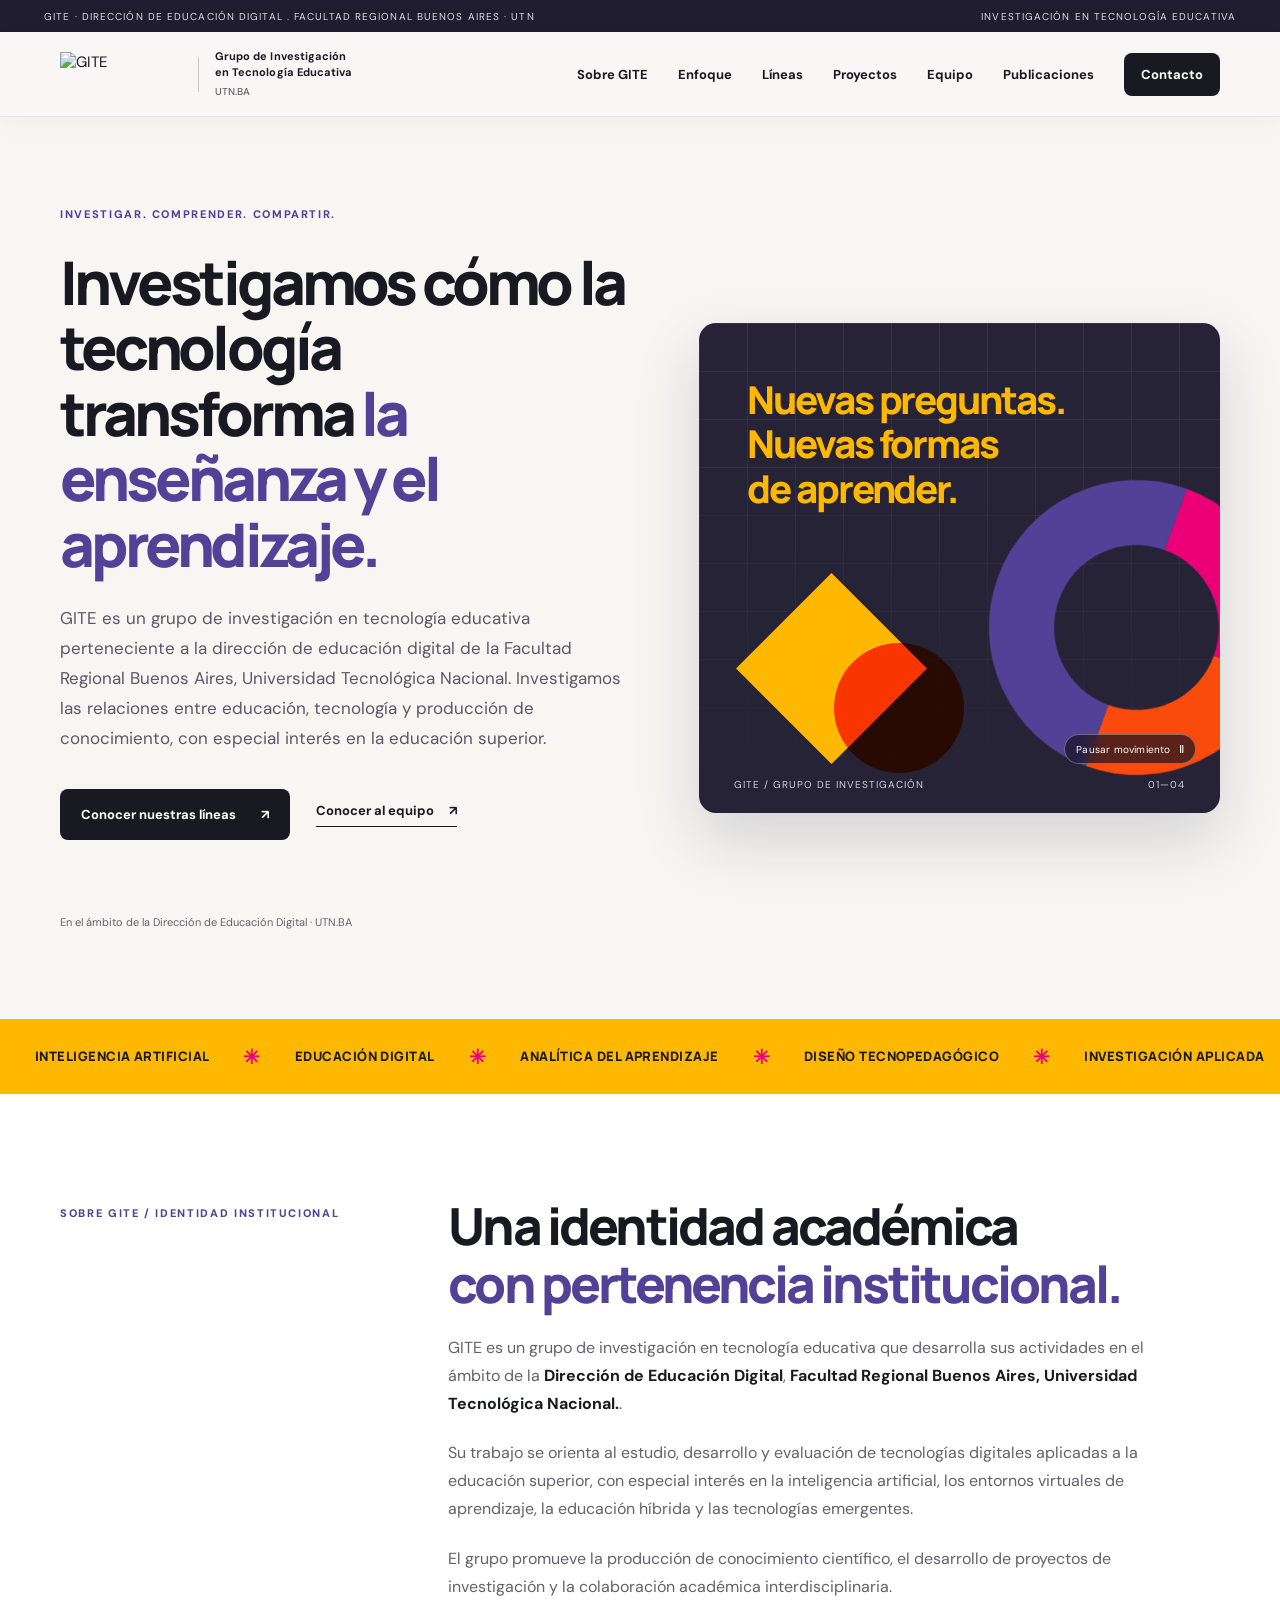
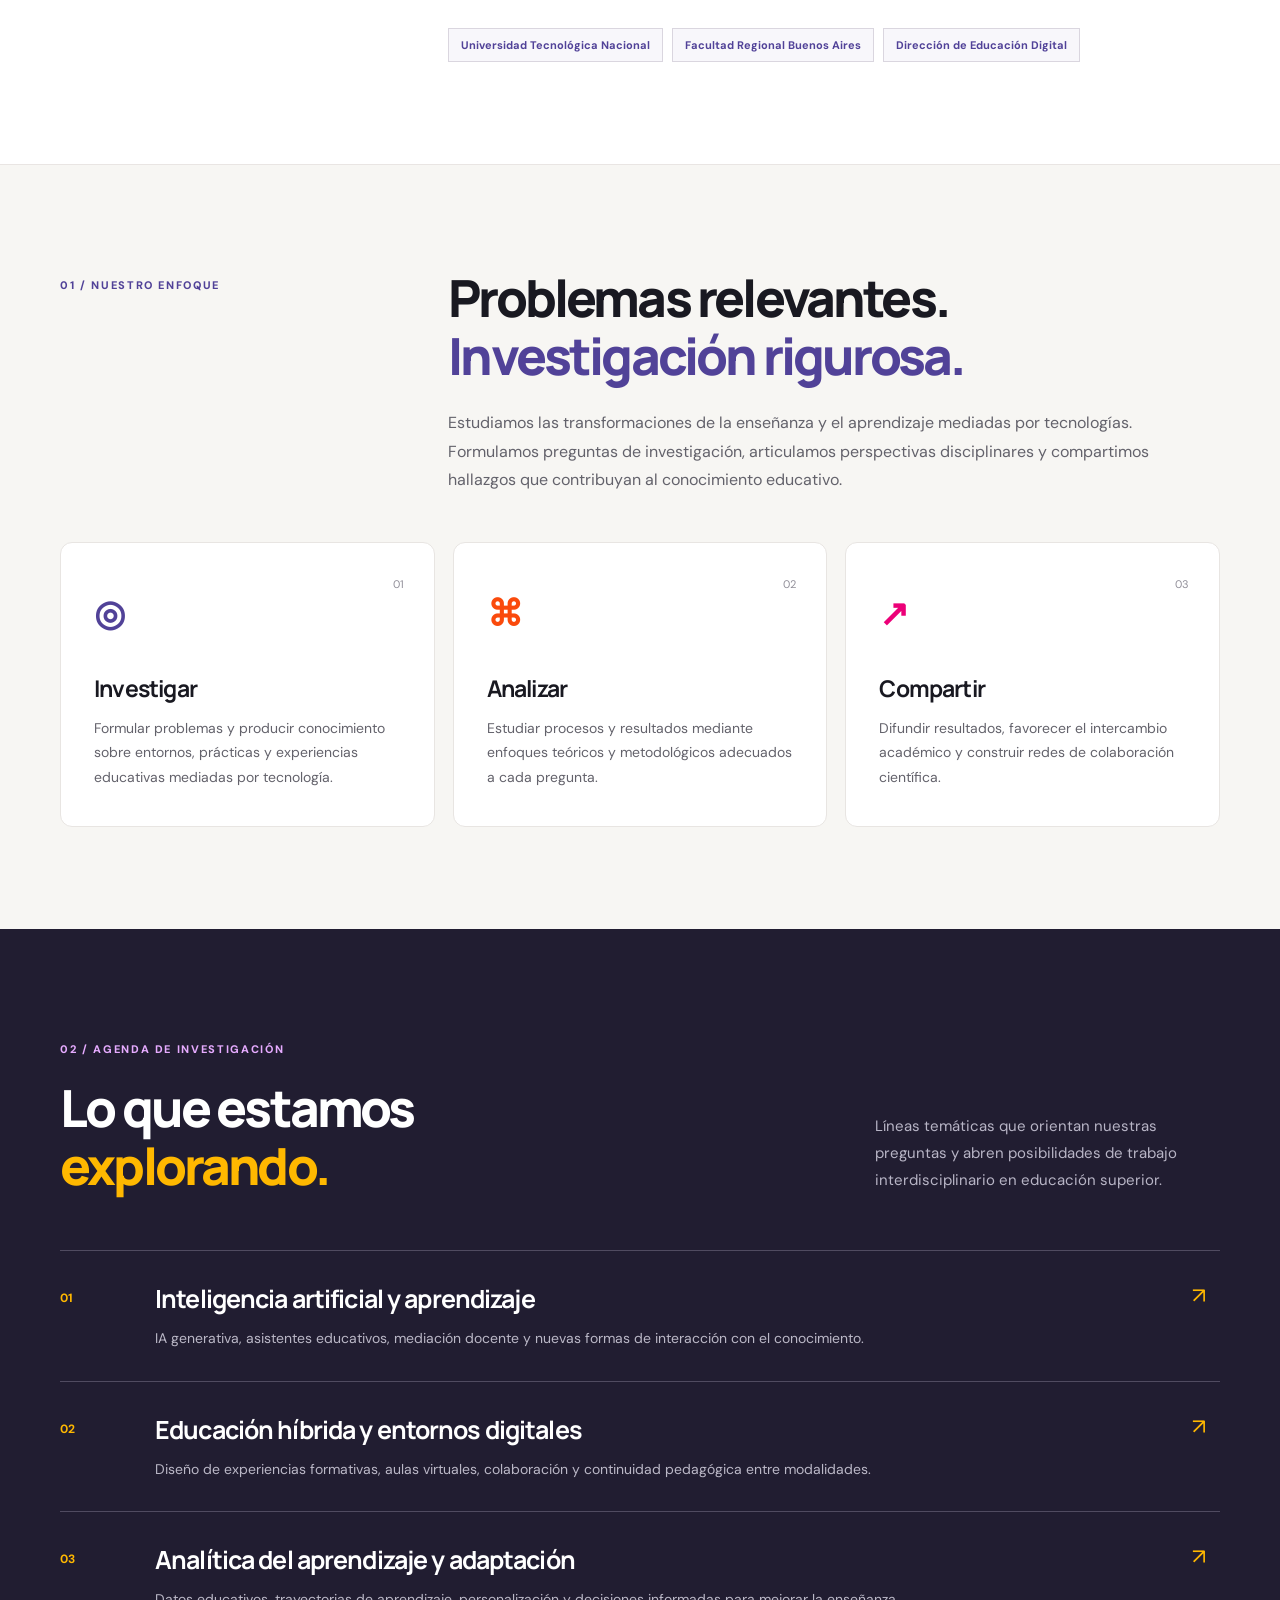
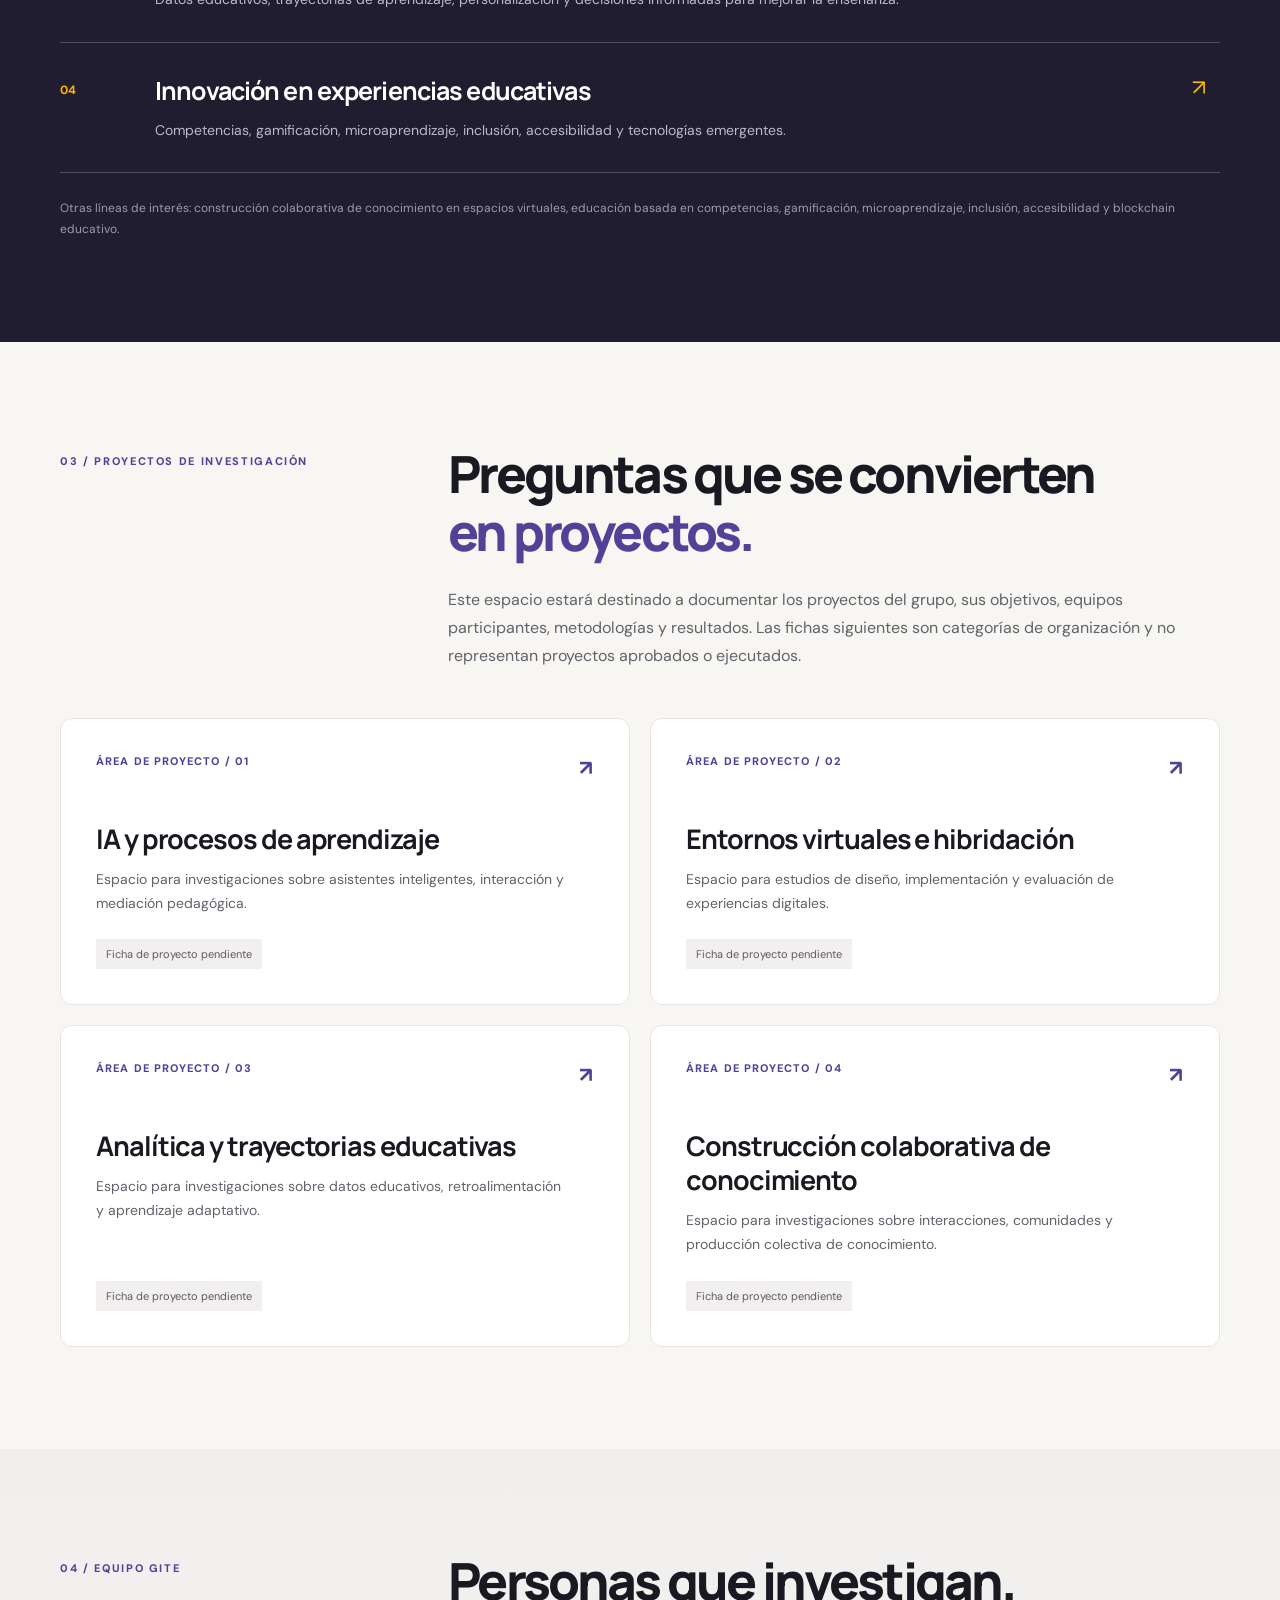
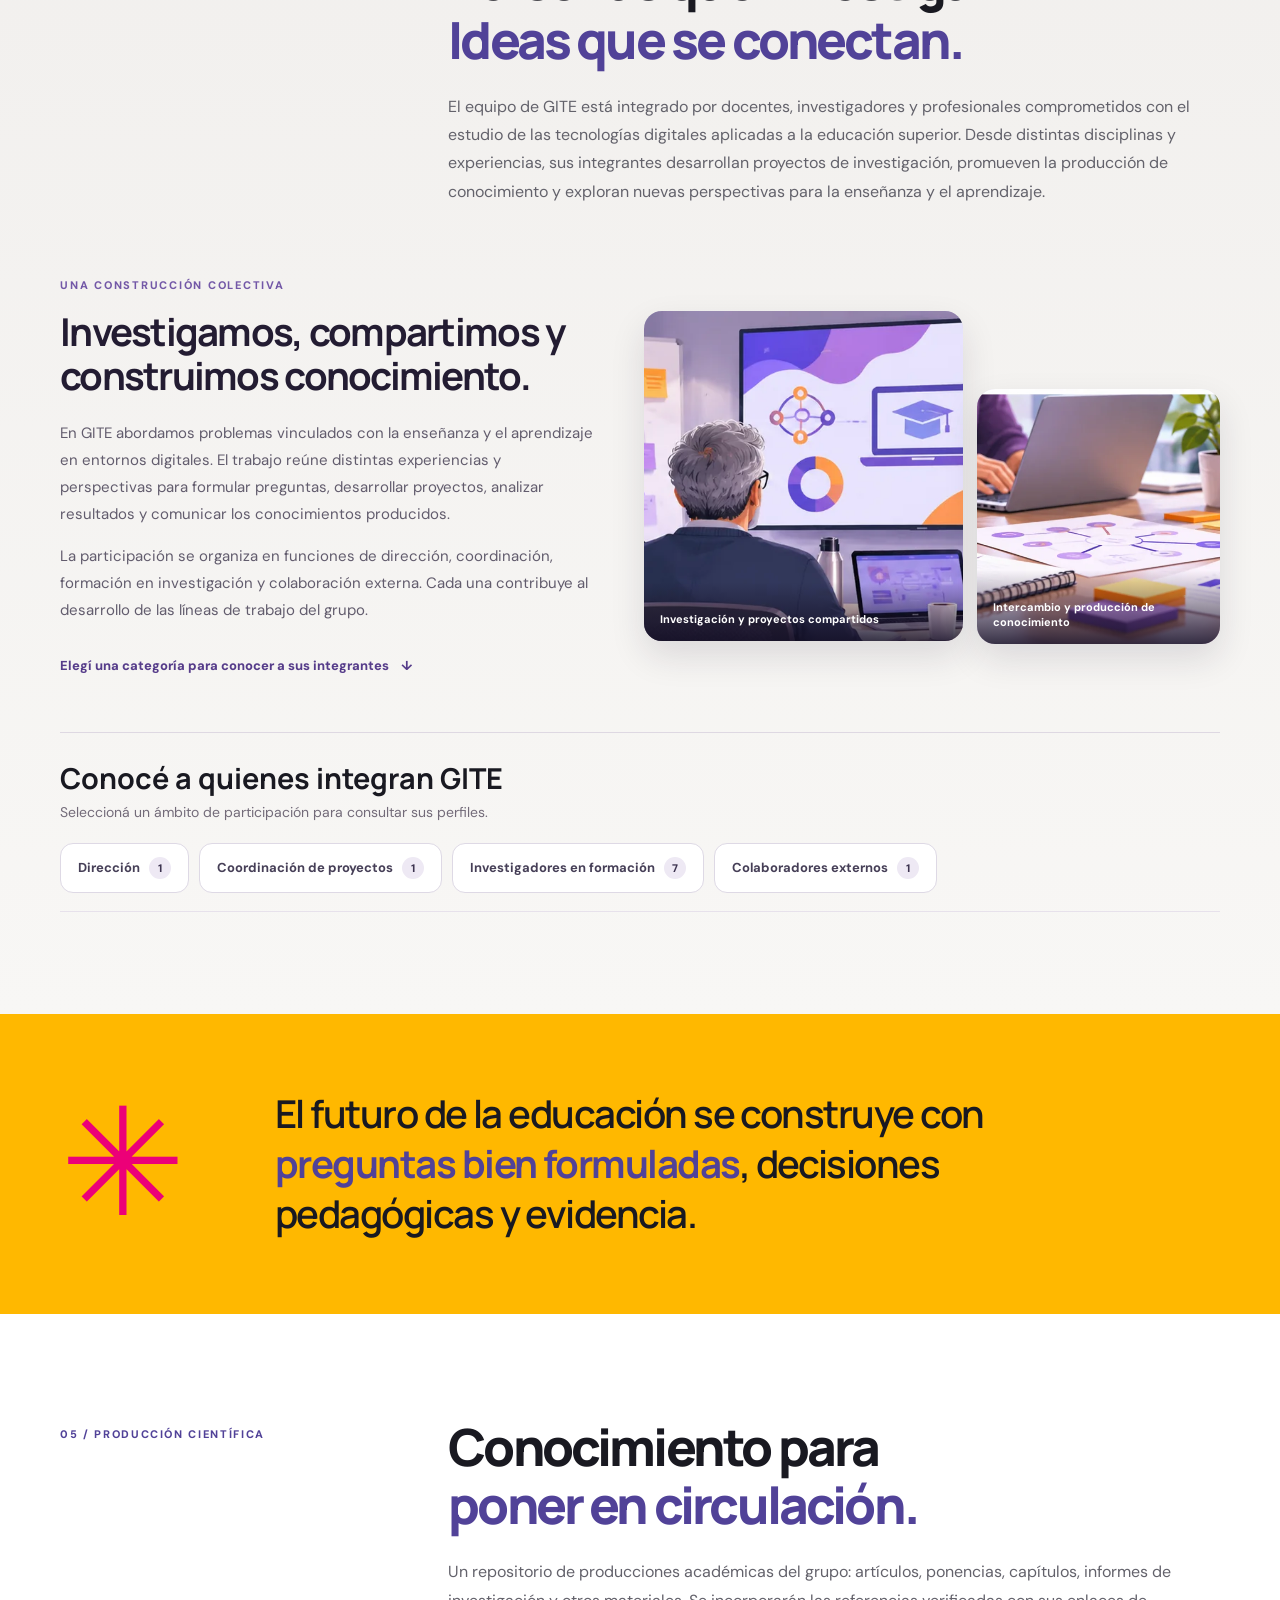
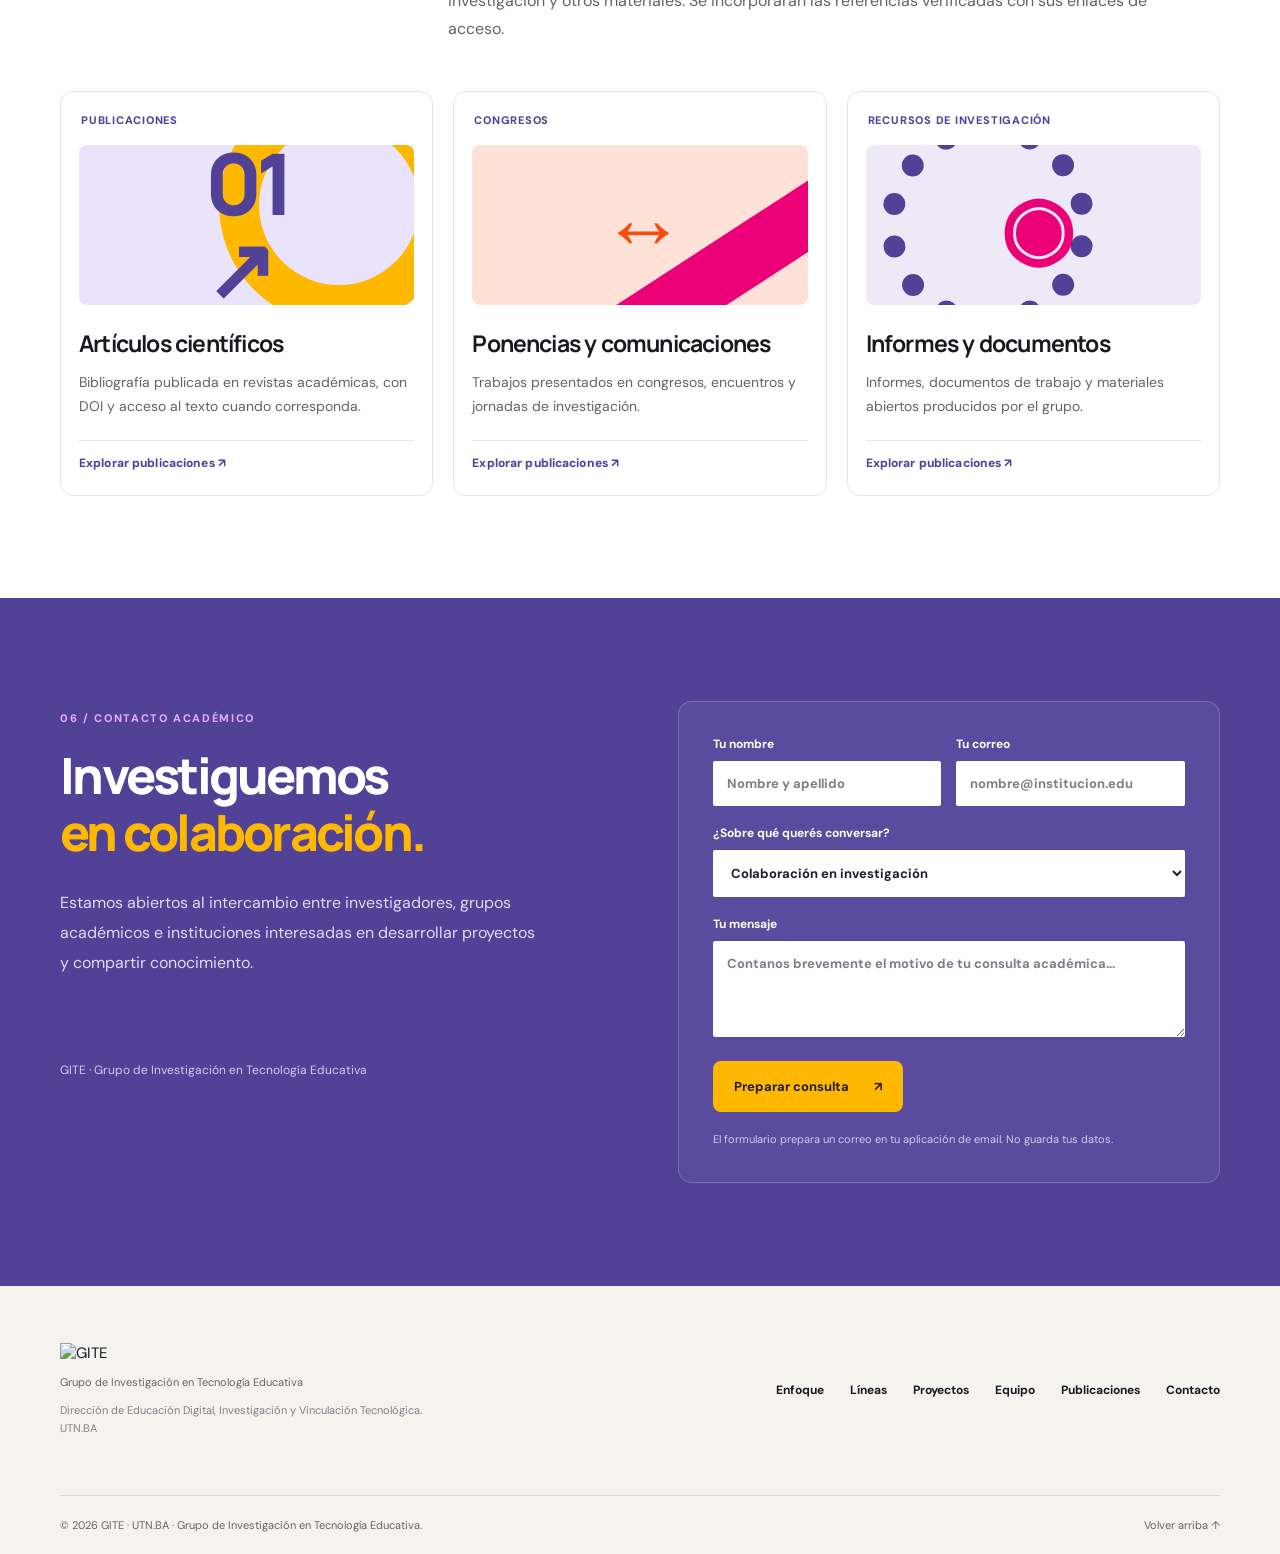
==== index.html @ 44b099f5 "Modify footer section with updated institution info Updated footer content to include additional det" ====
<!DOCTYPE html>

<html lang="es-AR">
<head>
<meta charset="utf-8"/>
<meta content="width=device-width,initial-scale=1" name="viewport"/>
<meta content="#f8f7f5" name="theme-color"/>
<meta content="GITE, grupo de investigación en tecnología educativa de la Dirección de Educación a Distancia de la Facultad Regional Buenos Aires de la Universidad Tecnológica Nacional (UTN.BA)." name="description"/>
<meta content="website" property="og:type"/>
<meta content="GITE — Grupo de Investigación en Tecnología Educativa" property="og:title"/>
<meta content="Grupo de investigación de UTN.BA: líneas de investigación, proyectos, publicaciones y equipo de GITE." property="og:description"/>
<title>GITE — Investigación y Tecnología Educativa</title>
<link href="assets/favicon.svg" rel="icon" type="image/svg+xml"/>
<link href="styles.css" rel="stylesheet"/>
<script defer="" src="config.js"></script>
<script defer="" src="equipo.js"></script>
<script defer="" src="script.js"></script>
</head>
<body>
<a class="skip" href="#contenido">Saltar al contenido</a>
<div class="topline"><span>GITE · Dirección de Educación Digital . Facultad Regional Buenos Aires · UTN</span><span>Investigación en tecnología educativa</span></div>
<header class="site-header" id="inicio">
<div class="container nav-bar">
<a aria-label="GITE, ir al inicio" class="brand" href="#inicio"><img alt="GITE" height="60" src="assets/gite-logo.png" width="170"/><span class="brand-divider"></span><span class="brand-caption">Grupo de Investigación<br/>en Tecnología Educativa<small>UTN.BA</small></span></a>
<button aria-controls="site-nav" aria-expanded="false" aria-label="Abrir menú" class="menu-toggle" type="button"><span></span><span></span><span></span></button>
<nav aria-label="Navegación principal" class="nav" id="site-nav"><a href="#sobre-gite">Sobre GITE</a><a href="#enfoque">Enfoque</a><a href="#investigacion">Líneas</a><a href="#proyectos">Proyectos</a><a href="#equipo">Equipo</a><a href="#publicaciones">Publicaciones</a><a class="nav-cta" href="#contacto">Contacto</a></nav>
</div>
</header>
<main id="contenido">
<section class="hero section-pad">
<div class="container hero-layout">
<div class="hero-content reveal">
<div class="eyebrow">INVESTIGAR. COMPRENDER. COMPARTIR.</div>
<h1>Investigamos cómo la tecnología transforma <em>la enseñanza y el aprendizaje.</em></h1>
<p class="hero-lead">GITE es un grupo de investigación en tecnología educativa perteneciente a la dirección de educación digital de la Facultad Regional Buenos Aires, Universidad Tecnológica Nacional. Investigamos las relaciones entre educación, tecnología y producción de conocimiento, con especial interés en la educación superior.</p>
<div class="hero-actions"><a class="btn btn-dark" href="#investigacion">Conocer nuestras líneas <span aria-hidden="true">↗</span></a><a class="text-link" href="#equipo">Conocer al equipo <span aria-hidden="true">↗</span></a></div>
<div class="hero-bottom">En el ámbito de la Dirección de Educación Digital · UTN.BA</div>
</div>
<div aria-hidden="true" class="hero-visual reveal">
<div class="visual-grid"></div>
<div class="visual-title"><span class="visual-line">Nuevas preguntas.</span><span class="visual-line accent">Nuevas formas</span><span class="visual-line">de aprender.</span></div>
<div class="shape shape-one"></div><div class="shape shape-two"></div><div class="shape shape-three"></div>
<button type="button" class="motion-toggle" aria-pressed="false" aria-label="Pausar animación de las figuras">Pausar movimiento <span aria-hidden="true">Ⅱ</span></button><div class="visual-bottom"><span>GITE / GRUPO DE INVESTIGACIÓN</span><span>01—04</span></div>
</div>
</div>
</section>
<div aria-label="Áreas de trabajo" class="ticker"><div class="ticker-inner"><span>INTELIGENCIA ARTIFICIAL</span><i>✳</i><span>EDUCACIÓN DIGITAL</span><i>✳</i><span>ANALÍTICA DEL APRENDIZAJE</span><i>✳</i><span>DISEÑO TECNOPEDAGÓGICO</span><i>✳</i><span>INVESTIGACIÓN APLICADA</span></div></div><section aria-labelledby="sobre-gite-title" class="about-institution section-pad" id="sobre-gite"><div class="container"><div class="section-intro reveal"><div class="section-label">SOBRE GITE / IDENTIDAD INSTITUCIONAL</div><div><h2 id="sobre-gite-title">Una identidad académica<br/><span>con pertenencia institucional.</span></h2><p>GITE es un grupo de investigación en tecnología educativa que desarrolla sus actividades en el ámbito de la <strong>Dirección de Educación Digital</strong>, <strong>Facultad Regional Buenos Aires, Universidad Tecnológica Nacional.</strong>.</p><p>Su trabajo se orienta al estudio, desarrollo y evaluación de tecnologías digitales aplicadas a la educación superior, con especial interés en la inteligencia artificial, los entornos virtuales de aprendizaje, la educación híbrida y las tecnologías emergentes.</p><p>El grupo promueve la producción de conocimiento científico, el desarrollo de proyectos de investigación y la colaboración académica interdisciplinaria.</p><div class="institution-tags"><span>Universidad Tecnológica Nacional</span><span>Facultad Regional Buenos Aires</span><span>Dirección de Educación Digital</span></div></div></div></div></section>
<section class="section-pad" id="enfoque"><div class="container"><div class="section-intro reveal"><div class="section-label">01 / NUESTRO ENFOQUE</div><div><h2>Problemas relevantes.<br/><span>Investigación rigurosa.</span></h2><p>Estudiamos las transformaciones de la enseñanza y el aprendizaje mediadas por tecnologías. Formulamos preguntas de investigación, articulamos perspectivas disciplinares y compartimos hallazgos que contribuyan al conocimiento educativo.</p></div></div><div class="principles"><article class="principle reveal"><span class="principle-no">01</span><div class="principle-icon purple">◎</div><h3>Investigar</h3><p>Formular problemas y producir conocimiento sobre entornos, prácticas y experiencias educativas mediadas por tecnología.</p></article><article class="principle reveal"><span class="principle-no">02</span><div class="principle-icon orange">⌘</div><h3>Analizar</h3><p>Estudiar procesos y resultados mediante enfoques teóricos y metodológicos adecuados a cada pregunta.</p></article><article class="principle reveal"><span class="principle-no">03</span><div class="principle-icon pink">↗</div><h3>Compartir</h3><p>Difundir resultados, favorecer el intercambio académico y construir redes de colaboración científica.</p></article></div></div></section>
<section class="research section-pad" id="investigacion"><div class="container"><div class="research-top reveal"><div><div class="section-label light">02 / AGENDA DE INVESTIGACIÓN</div><h2>Lo que estamos<br/><em>explorando.</em></h2></div><p>Líneas temáticas que orientan nuestras preguntas y abren posibilidades de trabajo interdisciplinario en educación superior.</p></div><div class="research-list"><article class="research-item reveal"><span class="research-index">01</span><div><h3>Inteligencia artificial y aprendizaje</h3><p>IA generativa, asistentes educativos, mediación docente y nuevas formas de interacción con el conocimiento.</p></div><span class="research-mark">↗</span></article><article class="research-item reveal"><span class="research-index">02</span><div><h3>Educación híbrida y entornos digitales</h3><p>Diseño de experiencias formativas, aulas virtuales, colaboración y continuidad pedagógica entre modalidades.</p></div><span class="research-mark">↗</span></article><article class="research-item reveal"><span class="research-index">03</span><div><h3>Analítica del aprendizaje y adaptación</h3><p>Datos educativos, trayectorias de aprendizaje, personalización y decisiones informadas para mejorar la enseñanza.</p></div><span class="research-mark">↗</span></article><article class="research-item reveal"><span class="research-index">04</span><div><h3>Innovación en experiencias educativas</h3><p>Competencias, gamificación, microaprendizaje, inclusión, accesibilidad y tecnologías emergentes.</p></div><span class="research-mark">↗</span></article></div><p class="research-note">Otras líneas de interés: construcción colaborativa de conocimiento en espacios virtuales, educación basada en competencias, gamificación, microaprendizaje, inclusión, accesibilidad y blockchain educativo.</p></div></section>
<section class="section-pad" id="proyectos"><div class="container"><div class="section-intro reveal"><div class="section-label">03 / PROYECTOS DE INVESTIGACIÓN</div><div><h2>Preguntas que se convierten<br/><span>en proyectos.</span></h2><p>Este espacio estará destinado a documentar los proyectos del grupo, sus objetivos, equipos participantes, metodologías y resultados. Las fichas siguientes son categorías de organización y no representan proyectos aprobados o ejecutados.</p></div></div><div class="services"><article class="service-card reveal"><div class="service-top"><span>ÁREA DE PROYECTO / 01</span><span>↗</span></div><h3>IA y procesos de aprendizaje</h3><p>Espacio para investigaciones sobre asistentes inteligentes, interacción y mediación pedagógica.</p><div class="tag-list"><span>Ficha de proyecto pendiente</span></div></article><article class="service-card reveal"><div class="service-top"><span>ÁREA DE PROYECTO / 02</span><span>↗</span></div><h3>Entornos virtuales e hibridación</h3><p>Espacio para estudios de diseño, implementación y evaluación de experiencias digitales.</p><div class="tag-list"><span>Ficha de proyecto pendiente</span></div></article><article class="service-card reveal"><div class="service-top"><span>ÁREA DE PROYECTO / 03</span><span>↗</span></div><h3>Analítica y trayectorias educativas</h3><p>Espacio para investigaciones sobre datos educativos, retroalimentación y aprendizaje adaptativo.</p><div class="tag-list"><span>Ficha de proyecto pendiente</span></div></article><article class="service-card reveal"><div class="service-top"><span>ÁREA DE PROYECTO / 04</span><span>↗</span></div><h3>Construcción colaborativa de conocimiento</h3><p>Espacio para investigaciones sobre interacciones, comunidades y producción colectiva de conocimiento.</p><div class="tag-list"><span>Ficha de proyecto pendiente</span></div></article></div></div></section>
<section aria-labelledby="equipo-title" class="team section-pad" id="equipo">
<div class="container">
<div class="section-intro reveal"><div class="section-label">04 / EQUIPO GITE</div><div><h2 id="equipo-title">Personas que investigan.<br/><span>Ideas que se conectan.</span></h2><p>El equipo de GITE está integrado por docentes, investigadores y profesionales comprometidos con el estudio de las tecnologías digitales aplicadas a la educación superior. Desde distintas disciplinas y experiencias, sus integrantes desarrollan proyectos de investigación, promueven la producción de conocimiento y exploran nuevas perspectivas para la enseñanza y el aprendizaje.</p></div></div>
<div class="team-directory reveal visible" aria-label="Conocé cómo se organiza el equipo de investigación">
  <div class="team-overview" id="team-overview">
    <div class="team-overview-copy">
      <span class="team-overview-kicker">UNA CONSTRUCCIÓN COLECTIVA</span>
      <h3>Investigamos, compartimos y construimos conocimiento.</h3>
      <p>En GITE abordamos problemas vinculados con la enseñanza y el aprendizaje en entornos digitales. El trabajo reúne distintas experiencias y perspectivas para formular preguntas, desarrollar proyectos, analizar resultados y comunicar los conocimientos producidos.</p>
      <p>La participación se organiza en funciones de dirección, coordinación, formación en investigación y colaboración externa. Cada una contribuye al desarrollo de las líneas de trabajo del grupo.</p>
      <span class="team-overview-hint">Elegí una categoría para conocer a sus integrantes <span aria-hidden="true">↓</span></span>
    </div>
    <div class="team-photo-mosaic" aria-label="Imágenes ilustrativas de investigación y colaboración académica">
      <figure class="team-mosaic-primary"><img src="assets/equipo-investigacion.webp" loading="lazy" alt="Ilustración de un equipo académico que analiza proyectos de tecnología educativa"/><figcaption>Investigación y proyectos compartidos</figcaption></figure>
      <figure class="team-mosaic-secondary"><img src="assets/equipo-colaboracion.webp" loading="lazy" alt="Ilustración de trabajo colaborativo con documentos, tecnología y análisis de datos"/><figcaption>Intercambio y producción de conocimiento</figcaption></figure>
    </div>
  </div>
  <div class="team-explore-heading"><h3>Conocé a quienes integran GITE</h3><p>Seleccioná un ámbito de participación para consultar sus perfiles.</p></div>
  <div class="team-tabs" aria-label="Categorías del equipo">
    <button class="team-tab" type="button" aria-pressed="false" aria-controls="panel-equipo" data-team-category="direccion">Dirección <span class="team-tab-count" data-count="direccion"></span></button>
    <button class="team-tab" type="button" aria-pressed="false" aria-controls="panel-equipo" data-team-category="coordinacion">Coordinación de proyectos <span class="team-tab-count" data-count="coordinacion"></span></button>
    <button class="team-tab" type="button" aria-pressed="false" aria-controls="panel-equipo" data-team-category="formacion">Investigadores en formación <span class="team-tab-count" data-count="formacion"></span></button>
    <button class="team-tab" type="button" aria-pressed="false" aria-controls="panel-equipo" data-team-category="externos">Colaboradores externos <span class="team-tab-count" data-count="externos"></span></button>
  </div>
  <div class="team-panel" id="panel-equipo" role="region" aria-label="Integrantes por categoría" tabindex="-1" hidden>
    <button class="team-back" id="team-back" type="button">← Volver a la presentación del equipo</button>
    <div class="team-panel-head"><div><p class="team-panel-eyebrow">EQUIPO DE INVESTIGACIÓN</p><h3 id="team-category-heading"></h3><p id="team-category-description"></p></div><span class="team-panel-mark" aria-hidden="true">↗</span></div>
    <div class="team-grid" id="team-grid"></div>
    <p class="team-empty" id="team-empty" hidden>Los perfiles de esta categoría se incorporarán próximamente.</p>
  </div>
</div>
</div>
</section>
<section class="manifesto"><div class="container manifesto-layout"><div aria-hidden="true" class="manifesto-symbol">✳</div><p>El futuro de la educación se construye con <strong>preguntas bien formuladas</strong>, decisiones pedagógicas y evidencia.</p></div></section>
<section class="section-pad perspectives" id="publicaciones"><div class="container"><div class="section-intro reveal"><div class="section-label">05 / PRODUCCIÓN CIENTÍFICA</div><div><h2>Conocimiento para<br/><span>poner en circulación.</span></h2><p>Un repositorio de producciones académicas del grupo: artículos, ponencias, capítulos, informes de investigación y otros materiales. Se incorporarán las referencias verificadas con sus enlaces de acceso.</p></div></div><div class="insight-grid"><article class="insight-card reveal"><span class="insight-category">PUBLICACIONES</span><div aria-hidden="true" class="insight-art art-1"><span>01<br/>↗</span></div><a aria-label="Explorar Artículos científicos" class="publication-card-link" href="articulos-cientificos.html"><h3>Artículos científicos</h3></a><p>Bibliografía publicada en revistas académicas, con DOI y acceso al texto cuando corresponda.</p><a class="publication-card-cta" href="articulos-cientificos.html">Explorar publicaciones ↗</a></article><article class="insight-card reveal"><span class="insight-category">CONGRESOS</span><div aria-hidden="true" class="insight-art art-2"><span>↔</span></div><a aria-label="Explorar Ponencias y comunicaciones" class="publication-card-link" href="ponencias-comunicaciones.html"><h3>Ponencias y comunicaciones</h3></a><p>Trabajos presentados en congresos, encuentros y jornadas de investigación.</p><a class="publication-card-cta" href="ponencias-comunicaciones.html">Explorar publicaciones ↗</a></article><article class="insight-card reveal"><span class="insight-category">RECURSOS DE INVESTIGACIÓN</span><div aria-hidden="true" class="insight-art art-3"><span>◉</span></div><a aria-label="Explorar Informes y documentos" class="publication-card-link" href="informes-documentos.html"><h3>Informes y documentos</h3></a><p>Informes, documentos de trabajo y materiales abiertos producidos por el grupo.</p><a class="publication-card-cta" href="informes-documentos.html">Explorar publicaciones ↗</a></article></div></div></section>
<section class="contact section-pad" id="contacto"><div class="container contact-layout"><div class="reveal"><div class="section-label light">06 / CONTACTO ACADÉMICO</div><h2>Investiguemos<br/><em>en colaboración.</em></h2><p>Estamos abiertos al intercambio entre investigadores, grupos académicos e instituciones interesadas en desarrollar proyectos y compartir conocimiento.</p><div class="contact-mini">GITE · Grupo de Investigación en Tecnología Educativa</div></div><form class="contact-form reveal" id="contact-form"><div class="form-row"><label>Tu nombre<input autocomplete="name" name="nombre" placeholder="Nombre y apellido" required="" type="text"/></label><label>Tu correo<input autocomplete="email" name="email" placeholder="nombre@institucion.edu" required="" type="email"/></label></div><label>¿Sobre qué querés conversar?<select name="tema"><option>Colaboración en investigación</option><option>Proyecto interinstitucional</option><option>Publicaciones y congresos</option><option>Participación académica</option><option>Otra consulta</option></select></label><label>Tu mensaje<textarea name="mensaje" placeholder="Contanos brevemente el motivo de tu consulta académica..." required="" rows="4"></textarea></label><button class="btn btn-light" type="submit">Preparar consulta <span aria-hidden="true">↗</span></button><p aria-live="polite" class="form-hint" id="form-status" role="status">El formulario prepara un correo en tu aplicación de email. No guarda tus datos.</p></form></div></section>
</main>
<footer class="footer"><div class="container footer-main"><div class="footer-brand"><img alt="GITE" height="50" src="assets/gite-logo.png" width="136"/><p>Grupo de Investigación en Tecnología Educativa</p><p class="footer-institution">Dirección de Educación Digital, Investigación y Vinculación Tecnológica.<br/>UTN.BA</p></div><div class="footer-links"><a href="#enfoque">Enfoque</a><a href="#investigacion">Líneas</a><a href="#proyectos">Proyectos</a><a href="#equipo">Equipo</a><a href="#publicaciones">Publicaciones</a><a href="#contacto">Contacto</a></div></div><div class="container footer-bottom"><span>© <span id="year"></span> GITE · UTN.BA · Grupo de Investigación en Tecnología Educativa.</span><a href="#inicio">Volver arriba ↑</a></div></footer>
</body>
</html>
---- styles.css ----
@import url('https://fonts.googleapis.com/css2?family=DM+Sans:wght@400;500;600;700&family=Manrope:wght@400;500;600;700;800&display=swap');
:root{--ink:#191921;--muted:#63626b;--off:#f8f7f5;--white:#fff;--violet:#514298;--pink:#ec0078;--orange:#fa4a0c;--yellow:#ffb800;--night:#1d1b2a;--border:#dedbd8}*{box-sizing:border-box}html{scroll-behavior:smooth;scroll-padding-top:105px}body{margin:0;color:var(--ink);background:var(--off);font-family:'DM Sans',Arial,sans-serif;-webkit-font-smoothing:antialiased}a{color:inherit;text-decoration:none}button,input,textarea,select{font:inherit}button,a,input,textarea,select{-webkit-tap-highlight-color:transparent}a:focus-visible,button:focus-visible,input:focus-visible,select:focus-visible,textarea:focus-visible{outline:3px solid var(--pink);outline-offset:4px}.container{width:min(1200px,calc(100% - 88px));margin:auto}.section-pad{padding:112px 0}.topline{min-height:32px;display:flex;align-items:center;justify-content:space-between;background:var(--night);color:#dedce3;padding:0 max(44px,calc((100vw - 1200px)/2));font-size:10px;letter-spacing:.11em;text-transform:uppercase}.site-header{position:sticky;top:0;z-index:20;background:rgba(248,247,245,.97);border-bottom:1px solid #e9e7e4;backdrop-filter:blur(16px)}.nav-bar{height:92px;display:flex;align-items:center;justify-content:space-between;gap:20px}.brand{display:flex;align-items:center;gap:16px;flex-shrink:0}.brand img{width:122px;height:auto;display:block}.brand-divider{height:35px;width:1px;background:#ccc8c6}.brand-caption{font-weight:700;font-size:11px;line-height:1.4;letter-spacing:.005em}.nav{display:flex;gap:30px;align-items:center}.nav>a{font-size:13px;font-weight:700;transition:color .2s}.nav>a:hover{color:var(--violet)}.nav .nav-cta{background:var(--ink);color:white;border-radius:3px;padding:13px 17px}.nav .nav-cta:hover{color:white;background:var(--violet)}.menu-toggle{display:none}.skip{position:absolute;left:10px;top:-60px;background:white;z-index:50;padding:12px}.skip:focus{top:10px}.hero{padding-top:85px;padding-bottom:100px}.hero-layout{display:grid;grid-template-columns:1.12fr .88fr;align-items:center;gap:65px}.eyebrow,.section-label{font-size:11px;letter-spacing:.15em;font-weight:800;color:var(--violet)}.eyebrow{display:flex;align-items:center;gap:12px}.eyebrow-line{display:inline-block;height:2px;width:26px;background:var(--orange)}h1,h2,h3,p{margin-top:0}h1,h2,h3{font-family:Manrope,Arial,sans-serif}h1{font-size:clamp(43px,4.7vw,72px);line-height:1.09;letter-spacing:-.065em;font-weight:800;margin:29px 0 27px}h1 em{color:var(--violet);font-style:normal}h2{font-size:clamp(37px,4vw,59px);line-height:1.14;letter-spacing:-.055em;margin:0;font-weight:800}h2 span{color:var(--violet)}.hero-lead{color:#595865;font-size:17px;line-height:1.85;max-width:570px}.hero-actions{display:flex;align-items:center;gap:26px;margin-top:35px;flex-wrap:wrap}.btn{border:0;display:inline-flex;align-items:center;justify-content:space-between;gap:25px;padding:17px 21px;font-weight:700;font-size:13px;cursor:pointer;border-radius:3px;transition:transform .2s,background .2s}.btn:hover{transform:translateY(-2px)}.btn-dark{background:var(--ink);color:white}.btn-dark:hover{background:var(--violet)}.btn-light{background:var(--yellow);color:var(--night)}.btn-light:hover{background:#ffd15b}.text-link{font-weight:700;font-size:13px;border-bottom:1px solid var(--ink);padding-bottom:7px}.text-link span{margin-left:12px}.hero-bottom{margin-top:75px;font-size:11px;color:var(--muted);display:flex;align-items:center;gap:9px}.mini-dot{width:7px;height:7px;border-radius:100%;background:var(--pink)}.hero-visual{min-height:490px;overflow:hidden;position:relative;background:#272337;color:white;border-radius:2px}.visual-grid{position:absolute;inset:0;background-image:linear-gradient(#ffffff12 1px,transparent 1px),linear-gradient(90deg,#ffffff12 1px,transparent 1px);background-size:48px 48px;mask-image:linear-gradient(to bottom,black,transparent)}.visual-title{position:absolute;top:55px;left:48px;z-index:3;font:800 clamp(31px,3vw,44px)/1.16 Manrope;letter-spacing:-.055em}.visual-title span{color:var(--yellow)}.shape{position:absolute}.shape-one{width:295px;height:295px;border:65px solid var(--violet);border-right-color:var(--pink);border-bottom-color:var(--orange);border-radius:50%;right:-64px;bottom:38px;transform:rotate(-25deg)}.shape-two{height:135px;width:135px;background:var(--yellow);left:65px;bottom:77px;transform:rotate(45deg)}.shape-three{height:130px;width:130px;background:var(--orange);left:135px;bottom:40px;mix-blend-mode:multiply;border-radius:50%}.visual-bottom{position:absolute;bottom:22px;left:35px;right:35px;display:flex;justify-content:space-between;font-size:10px;letter-spacing:.1em;color:#d4cfdf}.ticker{background:var(--yellow);padding:24px 0;overflow:hidden}.ticker-inner{width:max-content;min-width:100%;display:flex;justify-content:space-around;align-items:center;gap:34px;padding:0 35px;font:800 13px Manrope;letter-spacing:.035em}.ticker-inner i{font-size:20px;font-style:normal;color:var(--pink)}.section-intro{display:grid;grid-template-columns:1fr 2fr;gap:60px;margin-bottom:57px}.section-intro p{margin:25px 0 0;max-width:660px;line-height:1.9;color:var(--muted);font-size:16px}.section-label{padding-top:10px}.principles{display:grid;grid-template-columns:repeat(3,1fr);gap:20px}.principle{background:white;min-height:300px;padding:33px;border:1px solid #e8e5e2;position:relative}.principle-no{font-size:11px;color:#918f99;position:absolute;right:30px;top:34px}.principle-icon{font:700 36px Manrope;margin:12px 0 35px}.purple{color:var(--violet)}.orange{color:var(--orange)}.pink{color:var(--pink)}.principle h3{font-size:23px;letter-spacing:-.035em;margin-bottom:12px}.principle p{line-height:1.75;color:var(--muted);font-size:14px;margin:0}.research{background:var(--night);color:#fff}.research-top{display:flex;justify-content:space-between;align-items:end;gap:50px;margin-bottom:56px}.research-top h2 em,.contact h2 em{color:var(--yellow);font-style:normal}.research-top p{color:#b8b5c6;max-width:345px;line-height:1.8;margin:0}.section-label.light{color:#e6abff;margin-bottom:22px}.research-item{display:grid;grid-template-columns:75px 1fr 28px;gap:20px;align-items:start;border-top:1px solid #504b60;padding:30px 0}.research-item:last-child{border-bottom:1px solid #504b60}.research-index{color:var(--yellow);font-size:12px;font-weight:700;padding-top:9px}.research-item h3{font-size:25px;letter-spacing:-.035em;margin-bottom:10px}.research-item p{max-width:750px;color:#bbb8c7;line-height:1.75;margin:0;font-size:14px}.research-mark{color:var(--yellow);font-size:22px}.research-note{font-size:12px;line-height:1.7;color:#9e9aac;margin:25px 0 0}.services{display:grid;grid-template-columns:repeat(2,1fr);gap:18px}.service-card{min-height:320px;background:white;border:1px solid #e9e5e3;padding:35px;display:flex;flex-direction:column;transition:transform .2s,border-color .2s}.service-card:hover{transform:translateY(-4px);border-color:var(--violet)}.service-top{display:flex;justify-content:space-between;color:var(--violet);font-size:11px;letter-spacing:.1em;font-weight:800}.service-top span:last-child{font-size:21px}.service-card h3{margin:40px 0 12px;max-width:440px;font-size:27px;line-height:1.25;letter-spacing:-.04em}.service-card p{line-height:1.7;color:var(--muted);font-size:14px;max-width:475px}.tag-list{display:flex;gap:7px;flex-wrap:wrap;margin-top:auto;padding-top:10px}.tag-list span{background:#f2f0ef;padding:8px 10px;font-size:11px;color:#5c5963}.manifesto{background:var(--yellow);padding:75px 0}.manifesto-layout{display:grid;grid-template-columns:180px 1fr;gap:35px;align-items:center}.manifesto-symbol{font-size:150px;line-height:1;color:var(--pink)}.manifesto p{font:600 clamp(26px,3vw,45px)/1.3 Manrope;letter-spacing:-.04em;margin:0;max-width:850px}.manifesto strong{color:var(--violet)}.perspectives{background:white}.insight-grid{display:grid;grid-template-columns:repeat(3,1fr);gap:25px}.insight-card{border-top:1px solid #d9d5d1;padding-top:19px}.insight-category{font-size:11px;font-weight:800;letter-spacing:.07em;color:var(--violet)}.insight-art{height:185px;margin:20px 0 25px;overflow:hidden;display:flex;align-items:center;justify-content:center;position:relative}.insight-art span{font:800 85px/1 Manrope;letter-spacing:-.08em;z-index:2}.art-1{background:#e9e4fb;color:var(--violet)}.art-1:before{content:'';position:absolute;width:160px;height:160px;border:40px solid #ffb800;border-radius:50%;right:-45px;top:-60px}.art-2{background:#ffe2d7;color:var(--orange)}.art-2:before{content:'';position:absolute;width:250px;height:60px;background:var(--pink);transform:rotate(-33deg);right:-50px;bottom:10px}.art-3{background:#eee9f7;color:var(--pink)}.art-3:before{content:'';position:absolute;width:170px;height:170px;border:22px dotted var(--violet);border-radius:50%;left:15px}.insight-card h3{font-size:21px;line-height:1.35;letter-spacing:-.035em;min-height:58px}.insight-card p{color:var(--muted);font-size:14px;line-height:1.7}.editor-note{color:#87818a;font-size:11px;margin:30px 0 0;line-height:1.6}.contact{background:var(--violet);color:white}.contact-layout{display:grid;grid-template-columns:1fr 1fr;gap:75px}.contact h2{font-size:clamp(36px,3.9vw,57px)}.contact-layout>div>p{font-size:16px;line-height:1.85;color:#e1daef;max-width:480px;margin-top:28px}.contact-mini{margin-top:85px;color:#d6caea;font-size:12px}.contact-form{background:#ffffff0d;border:1px solid #ffffff30;padding:34px;display:flex;flex-direction:column;gap:19px}.contact-form label{display:flex;flex-direction:column;gap:9px;font-size:12px;font-weight:700}.form-row{display:grid;grid-template-columns:1fr 1fr;gap:15px}.contact-form input,.contact-form textarea,.contact-form select{background:#fff;color:var(--night);border:0;border-radius:2px;width:100%;padding:14px;font-size:13px;outline-offset:3px}.contact-form input::placeholder,.contact-form textarea::placeholder{color:#807d88}.contact-form textarea{resize:vertical}.contact-form .btn{align-self:start;margin-top:5px}.form-hint{font-size:11px;color:#d6cbea;line-height:1.6;margin:0}.footer{background:#f5f3f0}.footer-main{display:flex;justify-content:space-between;align-items:center;padding:57px 0;border-bottom:1px solid #dad6d2}.footer-brand img{width:105px;height:auto}.footer-brand p{font-size:11px;color:var(--muted);margin:12px 0 0}.footer-links{display:flex;gap:26px;font-size:12px;font-weight:700}.footer-links a:hover,.footer-bottom a:hover{color:var(--violet)}.footer-bottom{display:flex;justify-content:space-between;gap:15px;padding:22px 0;font-size:11px;color:var(--muted)}.reveal{opacity:0;transform:translateY(20px);transition:opacity .65s ease,transform .65s ease}.reveal.visible{opacity:1;transform:none}@media(prefers-reduced-motion:reduce){html{scroll-behavior:auto}.reveal{opacity:1;transform:none;transition:none}.btn,.service-card{transition:none}}@media(max-width:1000px){.container{width:min(100% - 48px,1200px)}.topline{padding-left:24px;padding-right:24px}.nav{gap:16px}.nav>a{font-size:12px}.hero-layout{gap:32px}.hero-visual{min-height:420px}.hero-bottom{margin-top:40px}.section-intro{grid-template-columns:1fr 2fr;gap:20px}.contact-layout{gap:35px}}@media(max-width:760px){.container{width:calc(100% - 36px)}.topline{padding:8px 18px;min-height:29px}.topline span:last-child{display:none}.nav-bar{height:75px}.brand img{width:102px}.brand-caption{font-size:10px}.brand-divider{height:29px}.menu-toggle{display:flex;flex-direction:column;gap:5px;background:transparent;border:0;padding:12px;cursor:pointer}.menu-toggle span{height:2px;width:23px;background:var(--ink)}.nav{display:none;position:absolute;top:75px;left:0;right:0;background:var(--off);border-bottom:1px solid var(--border);flex-direction:column;align-items:stretch;gap:0;padding:12px 18px 24px;box-shadow:0 16px 25px #0000000d}.nav.open{display:flex}.nav a{padding:15px;font-size:14px}.nav .nav-cta{text-align:center;margin-top:12px}.section-pad{padding:70px 0}.hero{padding-top:59px}.hero-layout,.section-intro,.contact-layout{grid-template-columns:1fr}.hero-layout{gap:40px}h1{font-size:clamp(42px,9vw,64px)}.hero-lead{font-size:16px}.hero-visual{min-height:350px}.visual-title{top:36px;left:30px;font-size:34px}.shape-one{width:230px;height:230px;border-width:48px;bottom:24px}.shape-two{width:100px;height:100px;bottom:66px}.shape-three{height:110px;width:110px;left:95px}.hero-bottom{margin-top:37px}.section-intro{gap:20px;margin-bottom:35px}.section-intro p{margin-top:20px}.principles,.insight-grid{grid-template-columns:1fr}.principle{min-height:250px}.research-top{display:block}.research-top p{margin-top:24px}.research-item{grid-template-columns:35px 1fr 19px;gap:12px;padding:25px 0}.research-item h3{font-size:21px}.services{grid-template-columns:1fr}.service-card{min-height:290px}.manifesto{padding:60px 0}.manifesto-layout{grid-template-columns:1fr;gap:4px}.manifesto-symbol{font-size:85px}.insight-grid{gap:35px}.insight-art{height:220px}.insight-card h3{min-height:auto}.contact-mini{margin-top:32px}.footer-main{align-items:start;gap:30px;flex-direction:column}.footer-links{flex-wrap:wrap;gap:16px}.ticker-inner{font-size:11px;gap:19px}.form-row{grid-template-columns:1fr}}@media(max-width:390px){.brand-caption{display:none}.brand-divider{display:none}.hero-actions{align-items:flex-start;flex-direction:column}.hero-visual{min-height:300px}.visual-title{font-size:28px}.contact-form{padding:22px}.footer-bottom{flex-direction:column}}

/* Equipo GITE */
.team{background:#f0eeeb}.team-grid{display:grid;grid-template-columns:repeat(3,minmax(0,1fr));gap:24px;align-items:stretch}.team-card{background:#fff;border:1px solid #e4e0dd;overflow:hidden;display:flex;flex-direction:column;transition:transform .2s,border-color .2s}.team-card:hover{transform:translateY(-4px);border-color:var(--violet)}.team-photo{width:100%;aspect-ratio:5/4;background:#e5e0ed;overflow:hidden}.team-photo img{width:100%;height:100%;object-fit:cover;display:block}.team-card-body{padding:28px;display:flex;flex-direction:column;flex:1}.team-role{font-size:11px;font-weight:800;letter-spacing:.07em;text-transform:uppercase;color:var(--violet);margin-bottom:14px;line-height:1.5}.team-card h3{font-size:25px;letter-spacing:-.045em;line-height:1.2;margin-bottom:14px}.team-bio{color:var(--muted);font-size:14px;line-height:1.75;margin-bottom:24px}.team-areas{margin-top:auto;display:flex;flex-wrap:wrap;gap:7px}.team-areas span{font-size:11px;background:#f2f0f6;color:#514298;padding:7px 9px}.team-links{display:flex;flex-wrap:wrap;gap:18px;padding-top:20px;font-size:12px;font-weight:700}.team-links a{text-decoration:underline;text-underline-offset:4px}.team-links a:hover{color:var(--violet)}.team-footnote{margin:23px 0 0;font-size:12px;color:#726e74;line-height:1.7}.team-footnote code{font-size:12px;color:#514298}@media(max-width:1000px){.team-grid{grid-template-columns:repeat(2,minmax(0,1fr))}}@media(max-width:760px){.team-grid{grid-template-columns:1fr}.team-photo{aspect-ratio:5/3}.team-card-body{padding:24px}}

/* Identidad institucional — UTN.BA */
.brand-caption small{display:block;color:var(--muted);font-size:10px;font-weight:500;margin-top:5px;line-height:1.4}.about-institution{background:#fff;border-bottom:1px solid #e9e5e3}.about-institution .section-intro{margin-bottom:0}.about-institution .section-intro p{margin-top:21px}.about-institution strong{color:var(--ink);font-weight:700}.institution-tags{display:flex;gap:9px;flex-wrap:wrap;margin-top:27px}.institution-tags span{padding:9px 12px;border:1px solid #dad6df;background:#f8f7fb;font-size:11px;color:#514298;font-weight:700}.footer-institution{font-size:12px;line-height:1.7;opacity:.8;max-width:410px}.footer-brand .footer-institution{margin-top:12px}
@media(max-width:1150px){.nav{gap:15px}.brand-caption small{max-width:175px}}
@media(max-width:760px){.brand-caption small{display:none}}

/* Navegación y páginas de publicaciones */
.publication-card-link{display:block;color:inherit;text-decoration:none}.publication-card-link:hover h3,.publication-card-link:focus-visible h3{color:var(--violet)}.publication-card-cta{display:inline-flex;margin-top:12px;font-weight:800;font-size:12px;letter-spacing:.01em;color:var(--violet);text-decoration:underline;text-underline-offset:5px}.publication-card-cta:hover{color:var(--pink)}
.pub-hero{background:#f2efed;padding-top:70px;padding-bottom:85px}.pub-breadcrumb{display:flex;gap:12px;flex-wrap:wrap;align-items:center;font-size:12px;color:#6a6470;margin-bottom:72px}.pub-breadcrumb a:hover{color:var(--violet);text-decoration:underline}.pub-hero-layout{display:grid;grid-template-columns:minmax(0,1.7fr) minmax(210px,0.6fr);gap:45px;align-items:end}.pub-hero h1{font-size:clamp(44px,6vw,83px);line-height:1.06;max-width:810px;letter-spacing:-.065em;margin:20px 0 25px}.pub-accent{color:var(--orange)}.pub-lead{font-size:clamp(16px,1.65vw,20px);line-height:1.7;max-width:700px;color:#625c66;margin-bottom:32px}.pub-hero-graphic{height:250px;display:flex;align-items:center;justify-content:space-between;padding:28px;overflow:hidden;background:var(--violet);color:#fff;font-weight:800;letter-spacing:-.08em;font-size:65px;position:relative}.pub-hero-graphic:before{content:'';position:absolute;border:36px solid var(--yellow);width:170px;height:170px;border-radius:50%;right:-72px;top:-69px}.pub-hero-graphic span{position:relative;z-index:1}.pub-hero-graphic span:last-child{align-self:flex-end;color:var(--yellow)}.pub-content{background:#fff;min-height:360px}.pub-content-heading{display:flex;justify-content:space-between;align-items:end;gap:30px;margin-bottom:35px}.pub-content-heading h2,.pub-other h2{font-size:clamp(32px,3.7vw,48px);letter-spacing:-.05em}.pub-content-heading p{color:var(--muted);font-size:13px;line-height:1.8;max-width:330px}.pub-record-grid{display:grid;grid-template-columns:repeat(2,minmax(0,1fr));gap:20px}.pub-empty{border:1px dashed #cfc8d2;background:#f9f8fa;padding:45px;grid-column:1/-1;min-height:230px}.pub-empty-mark{display:block;font-size:32px;color:var(--violet);margin-bottom:23px}.pub-empty h3{font-size:24px;letter-spacing:-.04em}.pub-empty p{font-size:14px;color:var(--muted);line-height:1.75}.pub-entry{border:1px solid #e6e2e7;padding:34px;display:flex;flex-direction:column;gap:13px}.pub-entry-kicker{color:var(--violet);font-size:11px;font-weight:800;letter-spacing:.09em}.pub-entry h3{font-size:24px;line-height:1.3;letter-spacing:-.04em}.pub-entry-authors{font-weight:700;font-size:13px}.pub-entry-reference{font-size:13px;color:#635d68;line-height:1.7}.pub-entry-summary{font-size:13px;color:var(--muted);line-height:1.8}.pub-entry-link{font-size:12px;font-weight:800;color:var(--violet);margin-top:auto;padding-top:16px;text-decoration:underline;text-underline-offset:4px}.pub-other{background:#f0eeeb}.pub-other-grid{display:grid;grid-template-columns:repeat(2,minmax(0,1fr));gap:17px;margin-top:28px}.pub-other-card{background:#fff;border:1px solid #e5e0e6;min-height:185px;padding:26px;display:flex;flex-direction:column;gap:18px;transition:border-color .2s}.pub-other-card:hover{border-color:var(--violet)}.pub-other-card span:first-child{font-size:10px;color:var(--violet);font-weight:800;letter-spacing:.06em}.pub-other-card strong{font-size:23px;letter-spacing:-.045em}.pub-other-card span:last-child{align-self:flex-end;font-size:22px;color:var(--orange)}
@media(max-width:760px){.pub-hero{padding-top:45px;padding-bottom:60px}.pub-breadcrumb{margin-bottom:36px}.pub-hero-layout{grid-template-columns:1fr}.pub-hero-graphic{height:150px;font-size:50px}.pub-content-heading{display:block}.pub-record-grid,.pub-other-grid{grid-template-columns:1fr}.pub-empty{padding:28px}.pub-entry{padding:25px}}

/* GITE / Motion editorial. Las figuras del hero se mueven de manera independiente.
   Se respetan preferencias de movimiento reducido y el control de pausa manual. */
.hero-visual{isolation:isolate}
.hero-visual .visual-grid{animation:giteGridDrift 32s linear infinite;will-change:background-position}
.hero-visual .shape-one{animation:giteRing 29s linear infinite;transform-origin:center;will-change:transform}
.hero-visual .shape-two{animation:giteDiamond 9s ease-in-out infinite;will-change:transform}
.hero-visual .shape-three{animation:giteCircle 11s ease-in-out infinite;will-change:transform}
.hero-visual .visual-line{display:block;opacity:0;animation:giteTitleIn .85s cubic-bezier(.2,.8,.2,1) forwards}
.hero-visual .visual-line:nth-child(2){animation-delay:.16s}
.hero-visual .visual-line:nth-child(3){animation-delay:.3s}
.hero-visual .visual-line.accent{color:var(--yellow)}
.motion-toggle{position:absolute;bottom:49px;right:24px;z-index:5;background:#161321b3;color:white;border:1px solid #ffffff54;border-radius:30px;padding:7px 11px;font-size:10px;letter-spacing:.02em;cursor:pointer;backdrop-filter:blur(6px);transition:background .2s}
.motion-toggle:hover,.motion-toggle:focus-visible{background:#443a66}
.motion-toggle span{margin-left:5px;font-size:11px}
@keyframes giteRing{from{transform:rotate(-25deg)}to{transform:rotate(335deg)}}
@keyframes giteDiamond{0%,100%{transform:translateY(0) rotate(45deg)}50%{transform:translateY(-17px) rotate(51deg)}}
@keyframes giteCircle{0%,100%{transform:translate(0,0) scale(1)}50%{transform:translate(9px,-12px) scale(1.035)}}
@keyframes giteGridDrift{from{background-position:0 0}to{background-position:48px 48px}}
@keyframes giteTitleIn{from{opacity:0;transform:translateY(16px)}to{opacity:1;transform:translateY(0)}}
.hero-visual.is-paused .visual-grid,.hero-visual.is-paused .shape,.hero-visual.is-paused .visual-line{animation-play-state:paused!important}
@media(max-width:760px){.motion-toggle{bottom:44px;right:16px;font-size:9px}.hero-visual .visual-title{font-size:clamp(26px,5vw,34px)}}
@media(prefers-reduced-motion:reduce){.hero-visual .visual-grid,.hero-visual .shape,.hero-visual .visual-line{animation:none!important;will-change:auto}.hero-visual .visual-line{opacity:1!important}.motion-toggle{display:none}}

/* Equipo GITE: retratos compactos, prioridad al perfil académico. */
.team-card{padding-top:26px}
.team-photo{width:112px;height:112px;aspect-ratio:1/1;margin:0 auto;border-radius:50%;border:3px solid #eee9f5;background:#e5e0ed;flex:none}
.team-photo img{width:100%;height:100%;object-fit:cover;object-position:center 25%;border-radius:50%}
.team-card-body{padding:18px 24px 26px}
.team-card h3{font-size:22px;margin-bottom:12px}
.team-role{margin-bottom:9px}
.team-bio{margin-bottom:18px}
@media(max-width:760px){.team-photo{width:96px;height:96px;aspect-ratio:1/1}.team-card{padding-top:22px}.team-card-body{padding:16px 22px 24px}}


/* === GITE | refinamiento visual 2026 === */
:root{--off:#f7f6f3;--night:#211d31;--border:#e6e3e0}
body{font-size:15px}
.container{width:min(1160px,calc(100% - 72px))}
.section-pad{padding:clamp(68px,8vw,108px) 0}
.site-header{box-shadow:0 7px 24px rgba(21,16,41,.035)}
.nav-bar{height:84px}
.nav>a:not(.nav-cta){position:relative;padding:7px 0}
.nav>a:not(.nav-cta):after{content:'';height:2px;background:var(--violet);position:absolute;left:0;right:100%;bottom:0;transition:right .22s ease}
.nav>a:not(.nav-cta):hover:after,.nav>a:not(.nav-cta):focus-visible:after{right:0}
.nav .nav-cta,.btn{border-radius:8px}
.hero{padding-top:clamp(55px,7vw,90px);padding-bottom:clamp(65px,7vw,95px)}
.hero-layout{grid-template-columns:1.05fr .95fr;gap:clamp(32px,5vw,72px)}
.hero h1{max-width:630px}
.hero-lead{line-height:1.76}
.hero-visual{border-radius:17px;box-shadow:0 26px 65px rgba(29,26,47,.16);isolation:isolate}
.motion-toggle{border-radius:100px}
.eyebrow-line{width:31px}
.section-intro{grid-template-columns:minmax(160px,.42fr) minmax(0,1fr);gap:clamp(20px,5vw,70px);margin-bottom:48px}
.section-intro p{max-width:730px;line-height:1.76}
.principles{gap:18px}
.principle{border-radius:12px;min-height:285px}
.research-item{transition:padding .22s,background .22s}
.research-item:hover{padding-left:12px;background:rgba(255,255,255,.035)}
.services{gap:20px}
.service-card{border-radius:12px;min-height:275px}
.team{background:linear-gradient(180deg,#f1efed 0%,#f8f7f5 100%)}
.team .section-intro{margin-bottom:42px}
.team .section-intro p{max-width:750px}
.team-grid{grid-template-columns:repeat(3,minmax(0,1fr));gap:20px}
.team-card{border:1px solid #e8e4e0;border-radius:15px;box-shadow:0 7px 23px rgba(32,25,53,.045);padding:25px;gap:0;transition:transform .2s,box-shadow .2s,border-color .2s}
.team-card:hover{transform:translateY(-4px);border-color:#c9bfeb;box-shadow:0 15px 35px rgba(32,25,53,.085)}
.team-photo{width:112px;height:112px;aspect-ratio:1;border-radius:50%;background:#eeebf3;align-self:flex-start;flex-shrink:0;border:4px solid white;box-shadow:0 0 0 1px #e4dfeb;margin:0 0 20px;overflow:hidden}
.team-photo img{width:100%;height:100%;object-fit:cover;border-radius:50%}
.team-card-body{padding:0;min-width:0}
.team-role{font-size:10px;letter-spacing:.09em;margin-bottom:7px}
.team-card h3{font-size:clamp(19px,1.9vw,24px);line-height:1.28;margin-bottom:12px}
.team-bio{font-size:13px;line-height:1.75;margin-bottom:19px}
.team-areas{gap:6px}
.team-areas span{border-radius:100px;padding:7px 10px;font-size:10px}
.team-links{margin-top:18px}
.perspectives{background:#fff}
.insight-grid{gap:20px}
.insight-card{background:#fff;border:1px solid #e8e4e1;border-radius:13px;overflow:hidden;padding:18px 18px 24px;display:flex;flex-direction:column;transition:transform .2s,box-shadow .2s,border-color .2s}
.insight-card:hover{transform:translateY(-4px);border-color:#cec6ed;box-shadow:0 14px 32px rgba(33,28,49,.08)}
.insight-category{padding:3px 2px}
.insight-art{height:160px;border-radius:8px;margin:15px 0 24px}
.insight-card h3{font-size:23px;min-height:unset;line-height:1.25;margin-bottom:12px}
.insight-card p{line-height:1.72;margin-bottom:22px}
.insight-card .publication-card-cta{margin-top:auto;padding-top:14px;text-decoration:none;border-top:1px solid #e9e5e5;font-size:12px}
.insight-card .publication-card-cta:hover{text-decoration:underline;text-underline-offset:4px}
.contact-form{border-radius:14px}
.footer-links a{transition:color .2s}
.footer-links a:hover{color:var(--violet)}
/* Subpáginas: coherencia visual */
.pub-hero{background:linear-gradient(160deg,#f4f0ed 0%,#fbfaf8 100%)}
.pub-breadcrumb{margin-bottom:52px}
.pub-hero h1{letter-spacing:-.055em}
@media(max-width:1000px){.container{width:calc(100% - 48px)}.team-grid{gap:14px}.team-card{padding:21px}.hero-layout{gap:28px}}
@media(max-width:760px){.container{width:calc(100% - 36px)}.nav-bar{height:75px}.hero-layout{grid-template-columns:1fr}.hero-visual{min-height:420px}.section-intro{grid-template-columns:1fr;gap:15px}.team-grid{grid-template-columns:repeat(2,minmax(0,1fr));gap:14px}.insight-grid{grid-template-columns:1fr}.insight-art{height:165px}.team-card{padding:20px}}
@media(max-width:520px){.team-grid{grid-template-columns:1fr}.team-card{padding:22px}.team-photo{width:96px;height:96px}.hero-visual{min-height:390px}.insight-card{padding:18px 18px 22px}}
@media(prefers-reduced-motion:reduce){.team-card,.insight-card,.research-item,.nav>a:not(.nav-cta):after{transition:none!important}}

/* Organización por categorías del equipo */
.team-directory{margin-top:38px}.team-tabs{display:flex;flex-wrap:wrap;gap:10px;margin-bottom:0;border-bottom:1px solid #e7e1eb;padding-bottom:18px}.team-tab{display:inline-flex;align-items:center;gap:9px;border:1px solid #ded9e5;background:#fff;color:#463f57;padding:13px 17px;border-radius:999px;font-family:inherit;font-size:13px;line-height:1.3;font-weight:700;cursor:pointer;transition:background .2s,border-color .2s,transform .2s}.team-tab:hover{border-color:#9781c0;transform:translateY(-1px)}.team-tab.is-active{background:#261e3f;color:#fff;border-color:#261e3f}.team-tab-count{display:inline-flex;align-items:center;justify-content:center;min-width:22px;height:22px;border-radius:999px;padding:0 5px;background:#eee9f4;color:#3d3450;font-size:11px;font-weight:800}.team-tab.is-active .team-tab-count{background:#ffffff26;color:#fff}.team-tab:focus-visible{outline:3px solid #8664d0;outline-offset:3px}.team-panel{padding-top:36px}.team-panel:focus-visible{outline:2px solid #aa95d4;outline-offset:4px}.team-panel-head{display:flex;justify-content:space-between;align-items:start;gap:20px;margin-bottom:26px}.team-panel-eyebrow{font-size:11px;font-weight:800;letter-spacing:.13em;color:#82709c;margin:0 0 9px}.team-panel-head h3{font-size:clamp(25px,2.6vw,35px);line-height:1.22;margin:0 0 10px;letter-spacing:-.035em}.team-panel-head p:not(.team-panel-eyebrow){color:#706b78;font-size:15px;line-height:1.65;max-width:670px;margin:0}.team-panel-mark{display:grid;place-items:center;width:49px;height:49px;border-radius:15px;background:#f0ecf7;color:#69518b;font-size:25px;flex:none}.team-card .team-member-name{font-size:clamp(19px,1.9vw,24px);line-height:1.28;margin:0 0 12px;letter-spacing:-.025em}.team-empty{border:1px dashed #d8cee6;padding:35px 25px;border-radius:15px;color:#675b76;background:#faf9fc;margin:0;font-size:15px}.team-empty[hidden]{display:none}.team-panel .team-grid{margin-top:0}.team-panel .team-card{height:100%}@media(max-width:600px){.team-tabs{display:grid;grid-template-columns:1fr 1fr;gap:8px}.team-tab{font-size:12px;border-radius:12px;min-height:55px;padding:11px;justify-content:space-between}.team-panel{padding-top:26px}.team-panel-mark{display:none}}@media(max-width:380px){.team-tabs{grid-template-columns:1fr}}@media(prefers-reduced-motion:reduce){.team-tab{transition:none}} 

/* Presentación general del equipo: estado inicial sin categoría seleccionada */
.team-overview[hidden],.team-panel[hidden]{display:none!important}
.team-overview{display:grid;grid-template-columns:minmax(0,1fr) minmax(0,1.08fr);align-items:center;gap:clamp(24px,4vw,60px);padding:30px 0 55px}
.team-overview-kicker{display:block;font-size:11px;font-weight:800;letter-spacing:.16em;color:#7358a7;margin-bottom:18px}
.team-overview-copy h3{font-size:clamp(27px,3vw,43px);line-height:1.15;letter-spacing:-.045em;margin:0 0 22px;color:#231c32}
.team-overview-copy p{font-size:15px;line-height:1.8;color:#625c6d;margin:0 0 15px}
.team-overview-hint{display:inline-flex;gap:12px;align-items:center;margin-top:18px;font-weight:800;color:#563c8a;font-size:13px}
.team-photo-mosaic{display:grid;grid-template-columns:1fr .76fr;gap:14px;align-items:center}
.team-photo-mosaic figure{margin:0;min-width:0;position:relative;overflow:hidden;border-radius:18px;box-shadow:0 15px 35px rgba(35,25,52,.12);background:#ded6e8}
.team-mosaic-primary{height:330px}.team-mosaic-secondary{height:255px;transform:translateY(40px)}
.team-photo-mosaic img{display:block;width:100%;height:100%;object-fit:cover;object-position:center;transition:transform .35s ease}
.team-photo-mosaic figure:hover img{transform:scale(1.035)}
.team-photo-mosaic figcaption{position:absolute;bottom:0;left:0;right:0;background:linear-gradient(transparent,rgba(19,14,36,.84));color:#fff;font-size:11px;font-weight:700;padding:30px 16px 15px;line-height:1.3}
.team-explore-heading{border-top:1px solid #ded8e2;padding-top:27px;margin:2px 0 22px}.team-explore-heading h3{font-size:clamp(21px,2.25vw,29px);margin:0 0 7px;line-height:1.25}.team-explore-heading p{color:#736b79;font-size:14px;margin:0}
.team-tab{border-radius:13px!important}.team-panel{padding-top:28px}.team-back{border:0;background:transparent;color:#5a458c;font-family:inherit;font-weight:800;font-size:13px;padding:12px 0;margin:0 0 20px;cursor:pointer}.team-back:hover{text-decoration:underline;text-underline-offset:3px}.team-back:focus-visible{outline:3px solid #8664d0;outline-offset:4px}.team-panel:focus{outline:none}
.team-card{scroll-margin-top:115px}
@media(max-width:900px){.team-overview{grid-template-columns:1fr;gap:20px;padding-top:25px}.team-photo-mosaic{max-width:720px;width:100%;grid-template-columns:1fr 1fr}.team-mosaic-primary,.team-mosaic-secondary{height:250px;transform:none}}
@media(max-width:580px){.team-photo-mosaic{gap:9px}.team-mosaic-primary,.team-mosaic-secondary{height:165px;border-radius:12px}.team-photo-mosaic figcaption{font-size:10px;padding:20px 10px 10px}.team-overview{padding-bottom:40px}.team-overview-copy h3{font-size:29px}}
@media(prefers-reduced-motion:reduce){.team-photo-mosaic img{transition:none}.team-photo-mosaic figure:hover img{transform:none}}
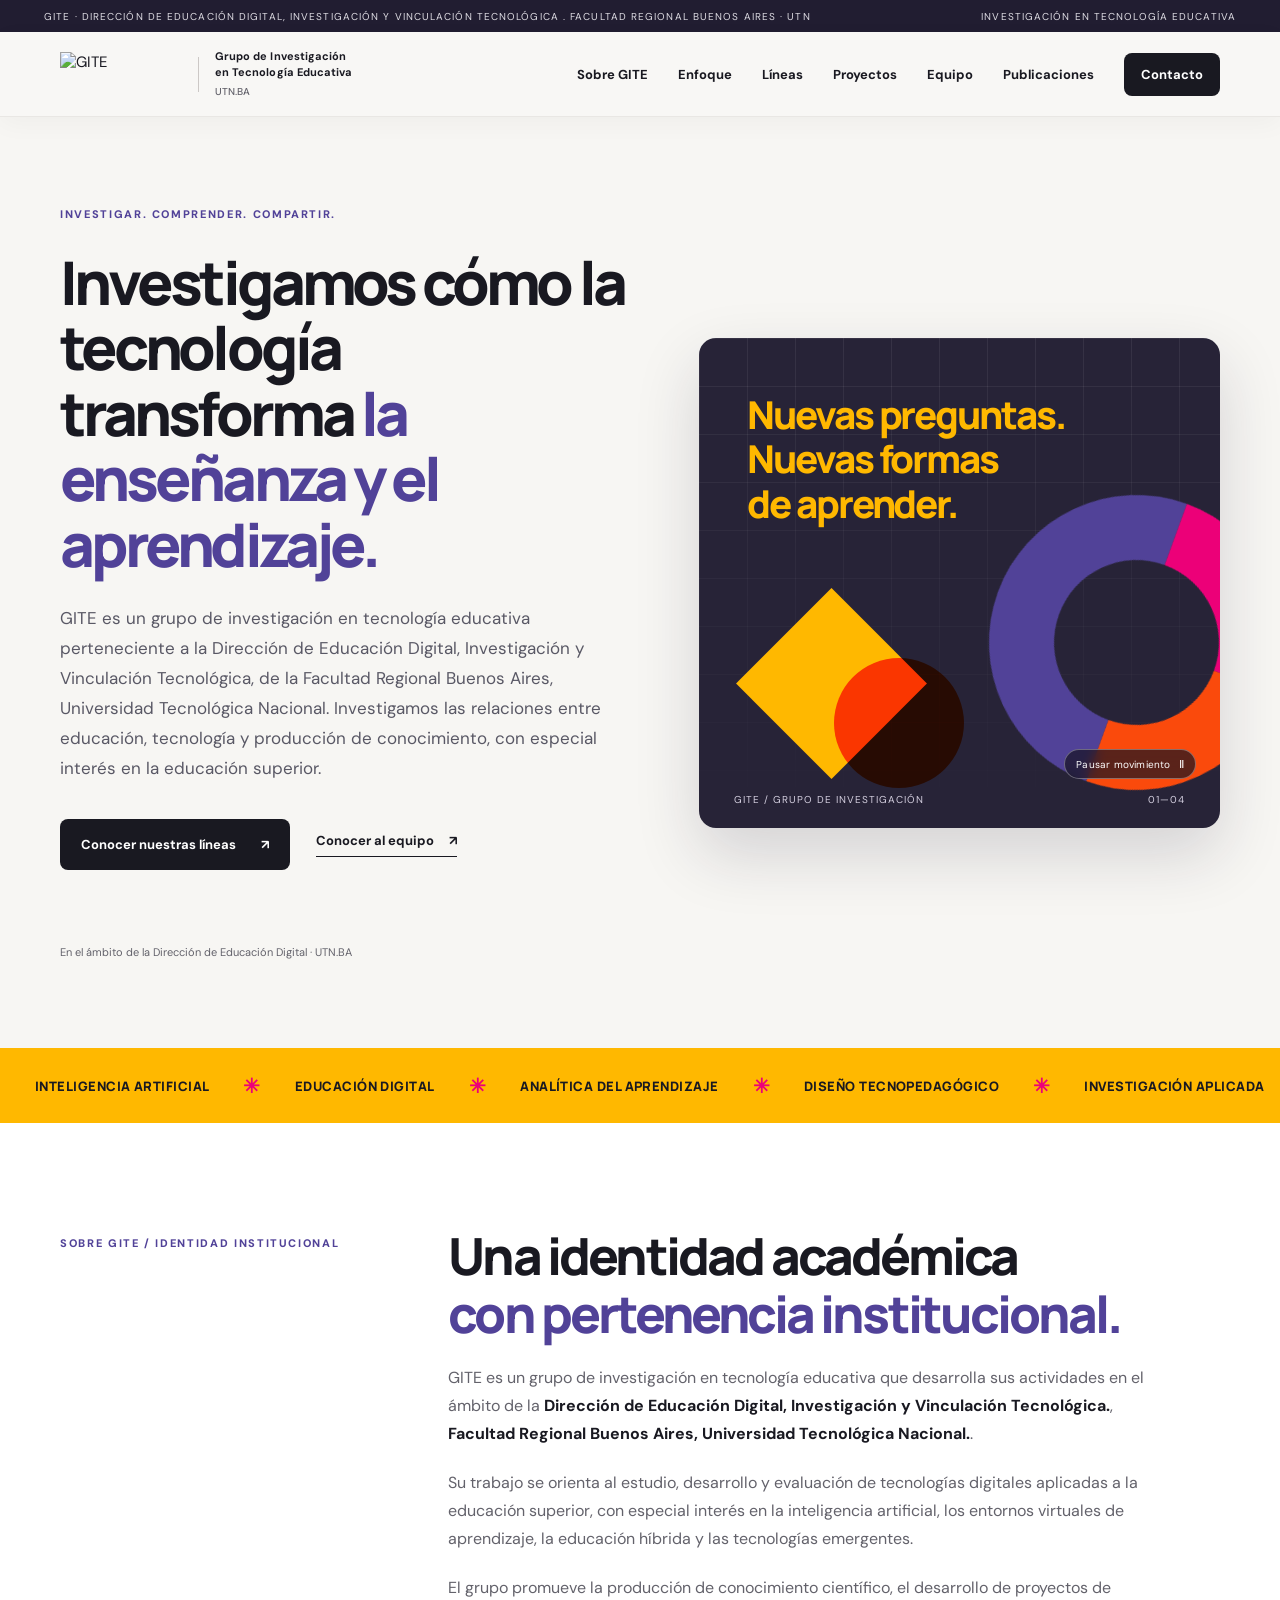
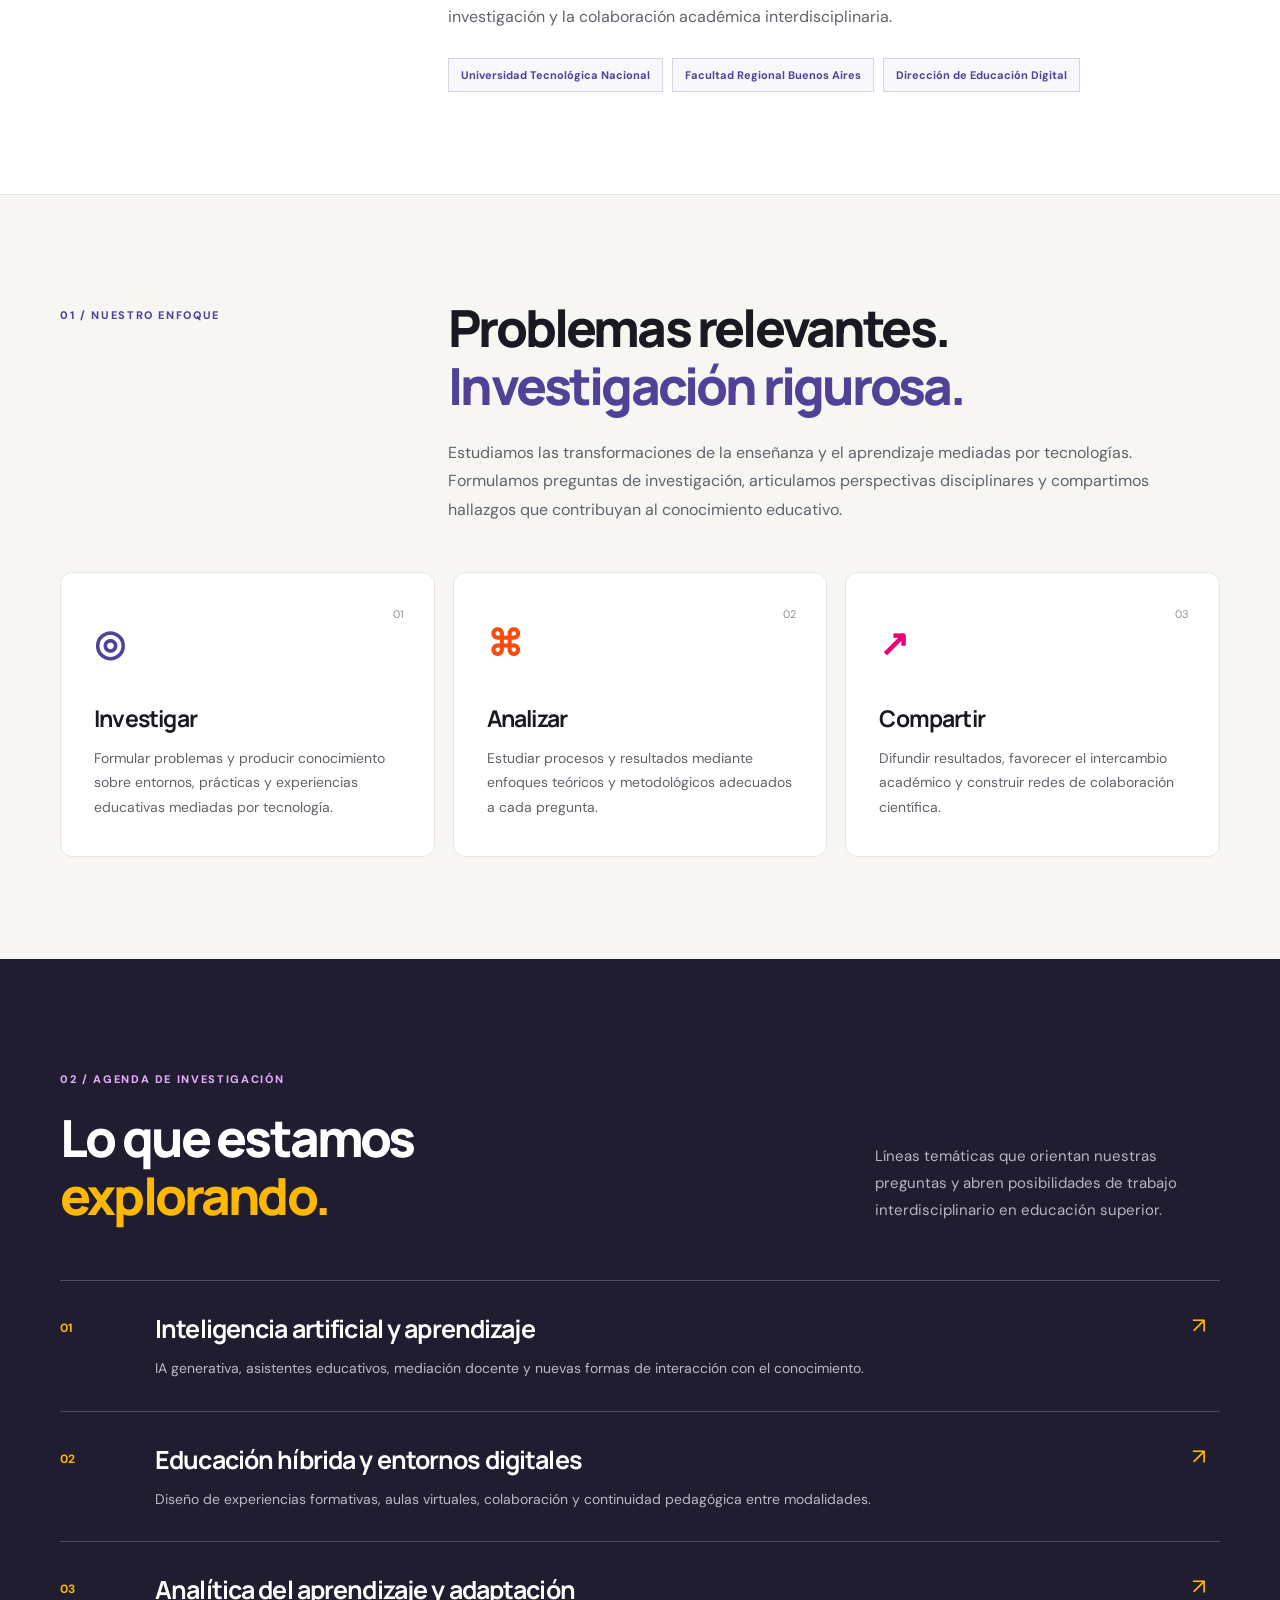
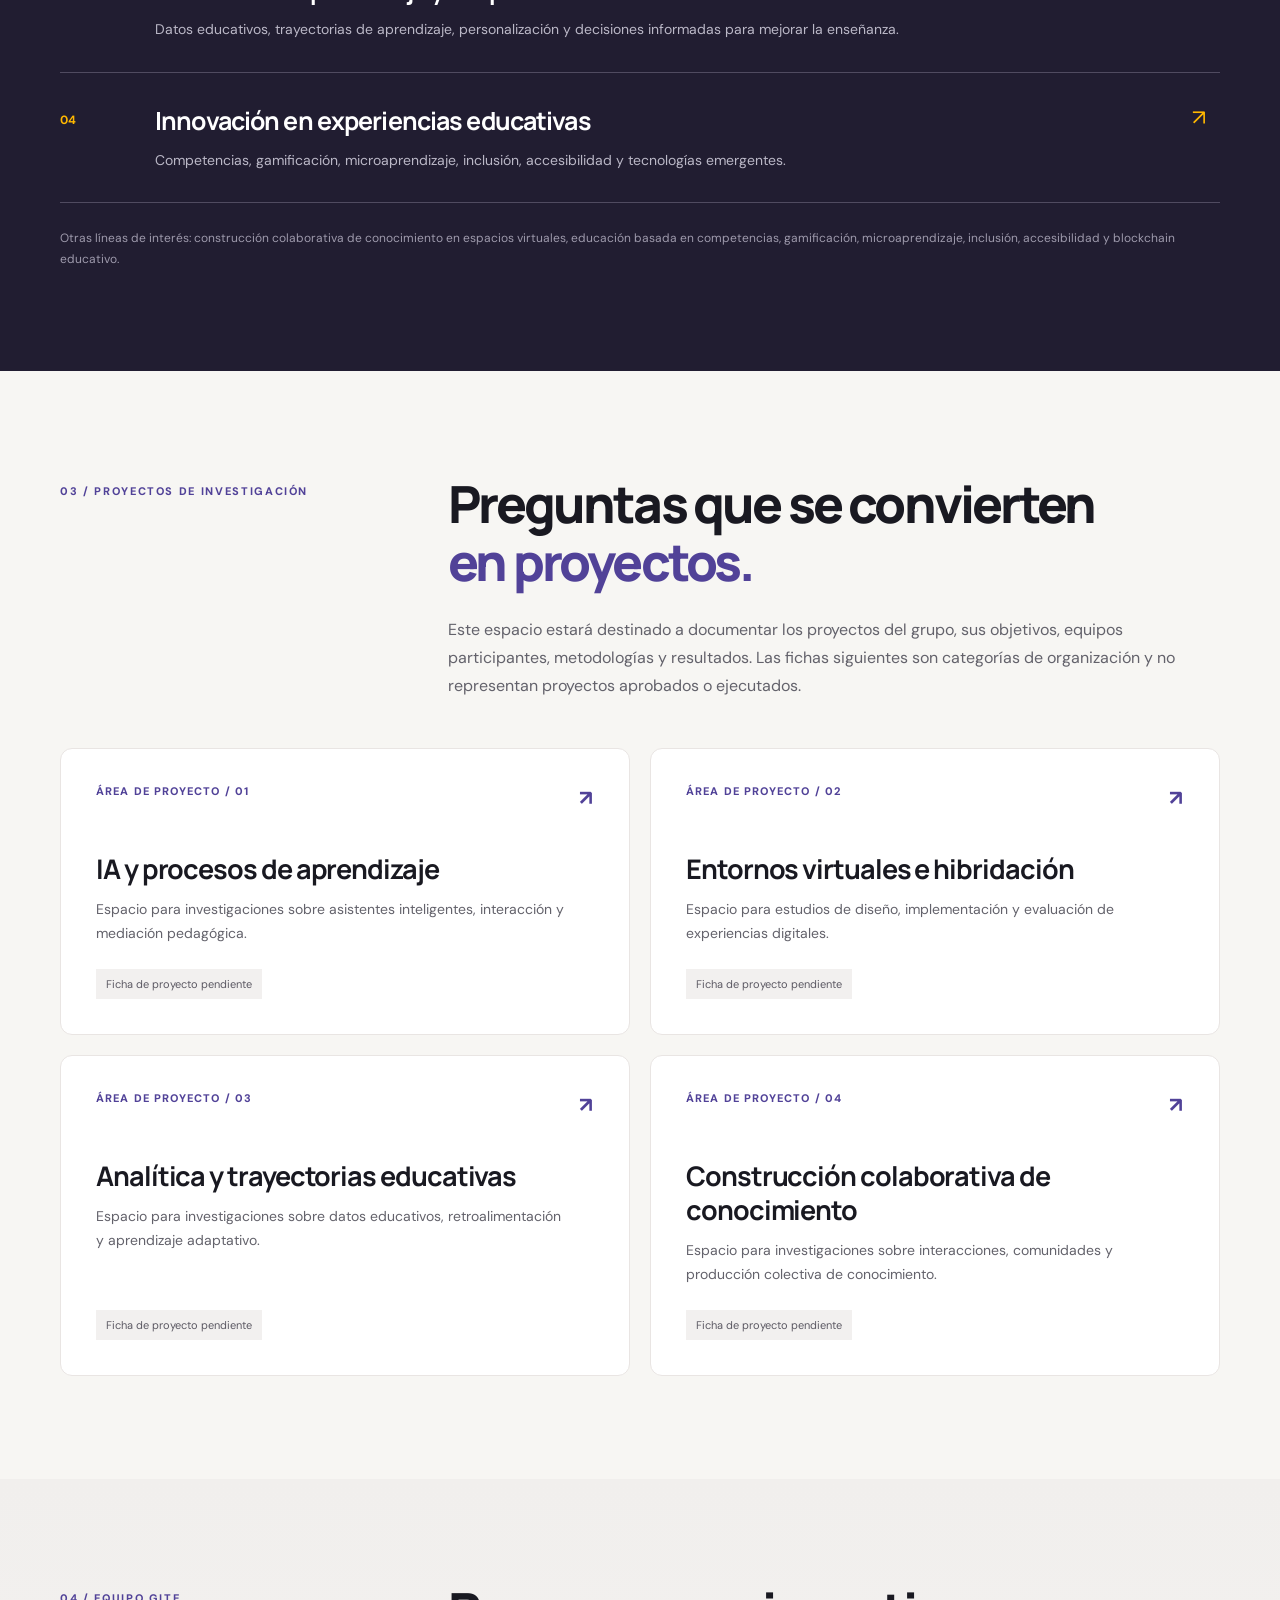
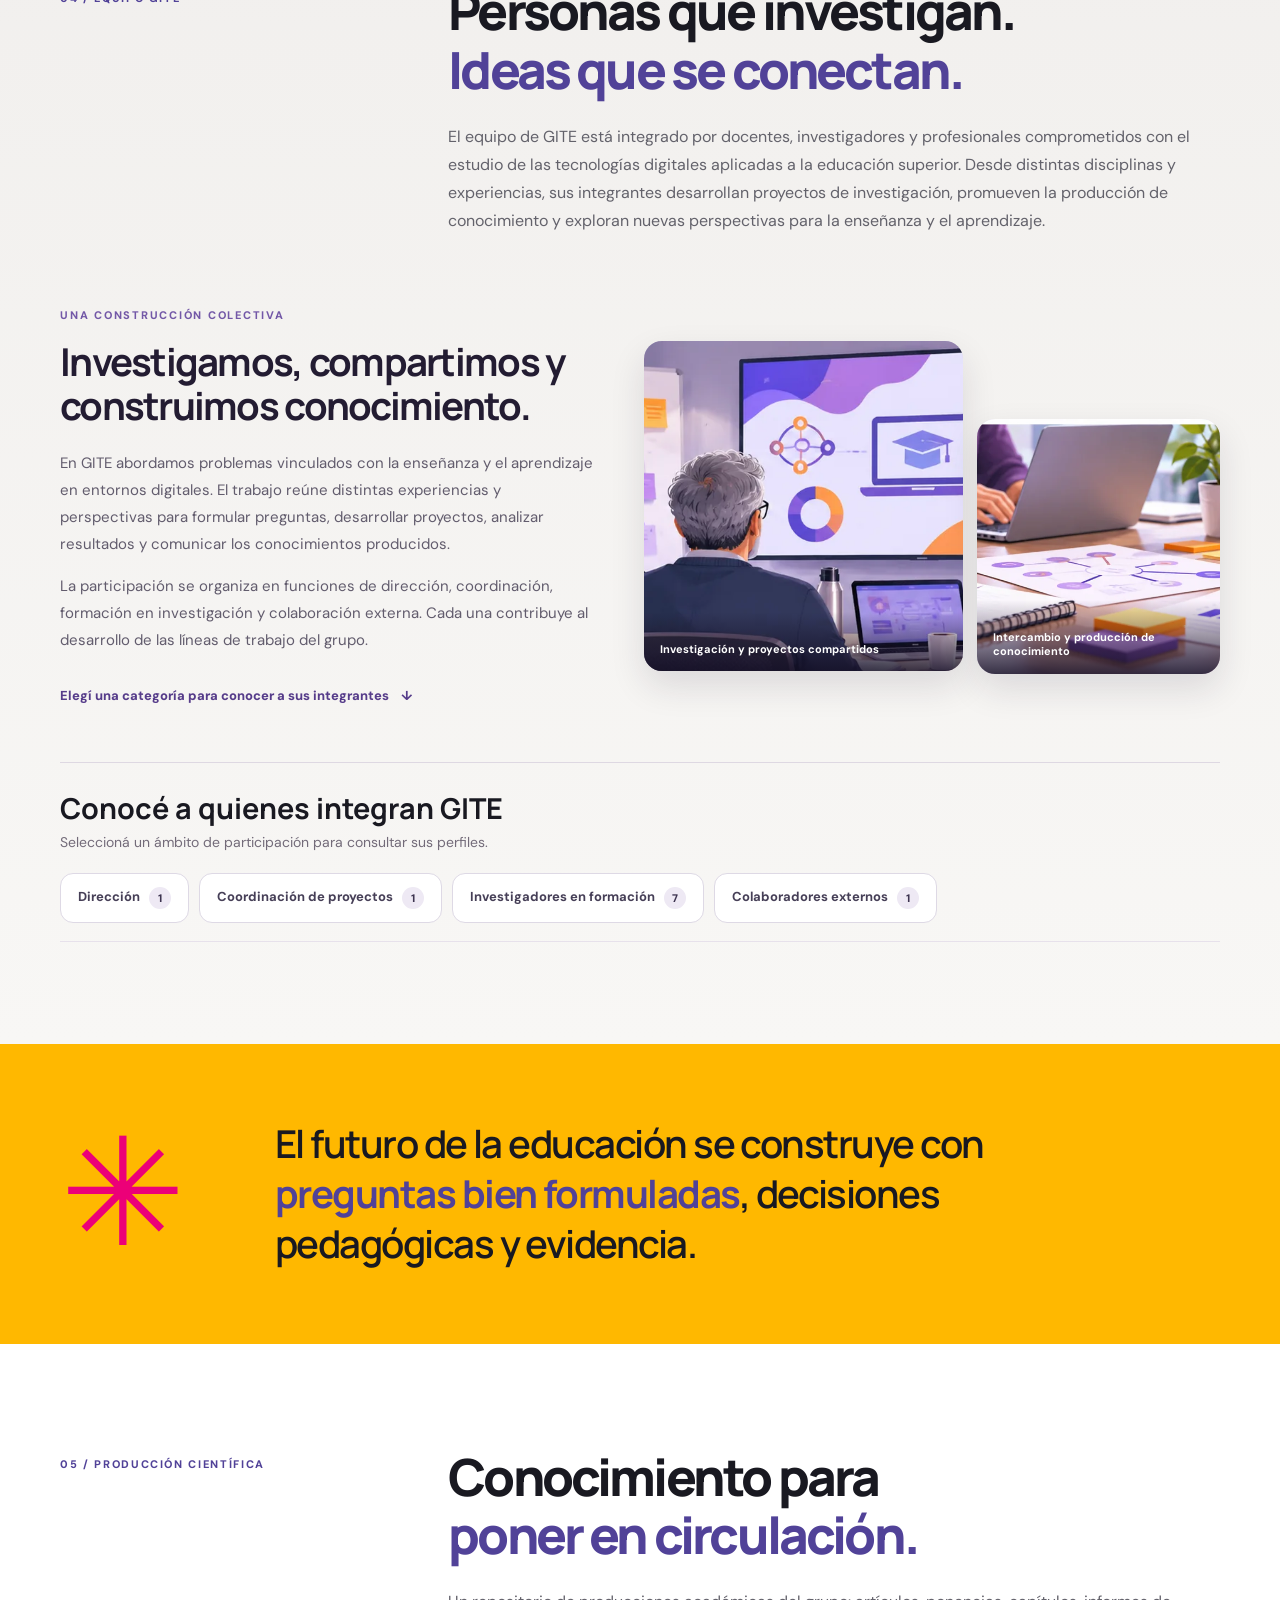
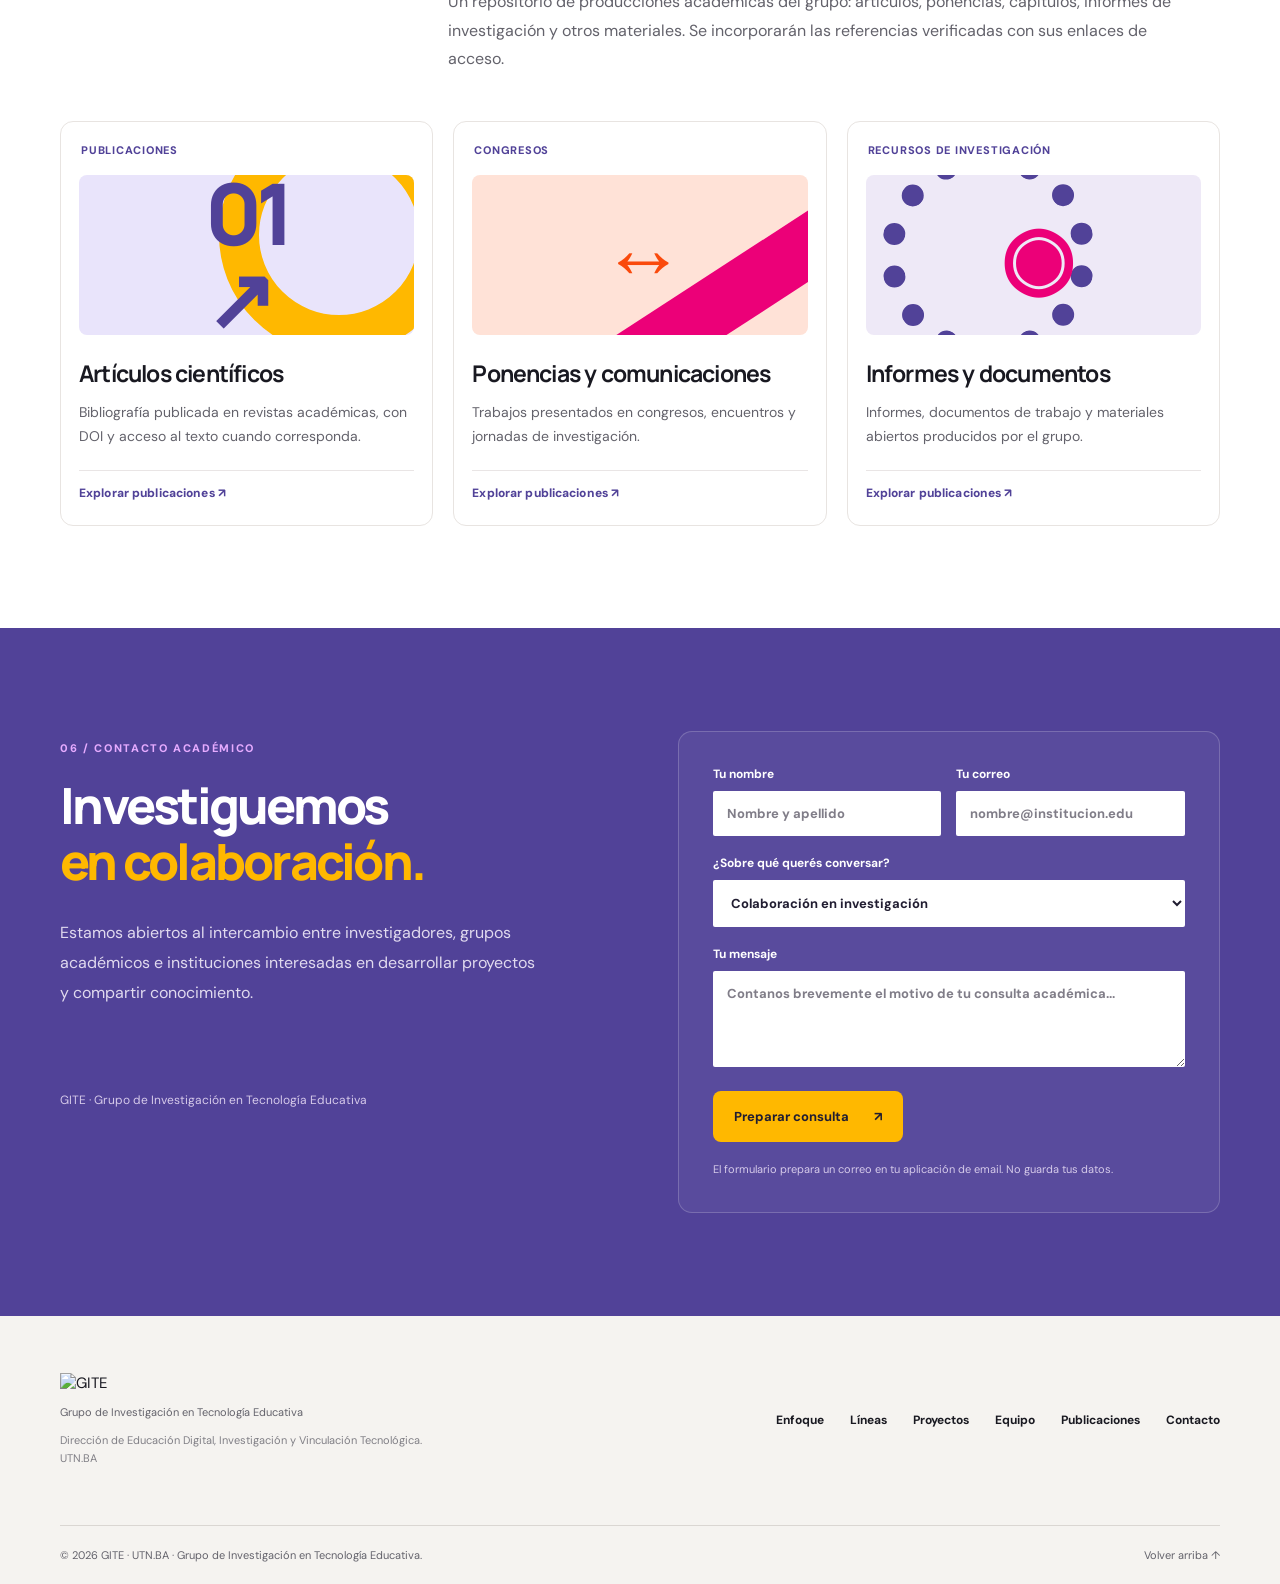
==== commit a5e1dadd: "Update index.html" ====
--- a/index.html
+++ b/index.html
@@ -18,7 +18,7 @@
 </head>
 <body>
 <a class="skip" href="#contenido">Saltar al contenido</a>
-<div class="topline"><span>GITE · Dirección de Educación Digital . Facultad Regional Buenos Aires · UTN</span><span>Investigación en tecnología educativa</span></div>
+<div class="topline"><span>GITE · Dirección de Educación Digital, Investigación y Vinculación Tecnológica . Facultad Regional Buenos Aires · UTN</span><span>Investigación en tecnología educativa</span></div>
 <header class="site-header" id="inicio">
 <div class="container nav-bar">
 <a aria-label="GITE, ir al inicio" class="brand" href="#inicio"><img alt="GITE" height="60" src="assets/gite-logo.png" width="170"/><span class="brand-divider"></span><span class="brand-caption">Grupo de Investigación<br/>en Tecnología Educativa<small>UTN.BA</small></span></a>
@@ -32,7 +32,7 @@
 <div class="hero-content reveal">
 <div class="eyebrow">INVESTIGAR. COMPRENDER. COMPARTIR.</div>
 <h1>Investigamos cómo la tecnología transforma <em>la enseñanza y el aprendizaje.</em></h1>
-<p class="hero-lead">GITE es un grupo de investigación en tecnología educativa perteneciente a la dirección de educación digital de la Facultad Regional Buenos Aires, Universidad Tecnológica Nacional. Investigamos las relaciones entre educación, tecnología y producción de conocimiento, con especial interés en la educación superior.</p>
+<p class="hero-lead">GITE es un grupo de investigación en tecnología educativa perteneciente a la Dirección de Educación Digital, Investigación y Vinculación Tecnológica, de la Facultad Regional Buenos Aires, Universidad Tecnológica Nacional. Investigamos las relaciones entre educación, tecnología y producción de conocimiento, con especial interés en la educación superior.</p>
 <div class="hero-actions"><a class="btn btn-dark" href="#investigacion">Conocer nuestras líneas <span aria-hidden="true">↗</span></a><a class="text-link" href="#equipo">Conocer al equipo <span aria-hidden="true">↗</span></a></div>
 <div class="hero-bottom">En el ámbito de la Dirección de Educación Digital · UTN.BA</div>
 </div>
@@ -44,7 +44,7 @@
 </div>
 </div>
 </section>
-<div aria-label="Áreas de trabajo" class="ticker"><div class="ticker-inner"><span>INTELIGENCIA ARTIFICIAL</span><i>✳</i><span>EDUCACIÓN DIGITAL</span><i>✳</i><span>ANALÍTICA DEL APRENDIZAJE</span><i>✳</i><span>DISEÑO TECNOPEDAGÓGICO</span><i>✳</i><span>INVESTIGACIÓN APLICADA</span></div></div><section aria-labelledby="sobre-gite-title" class="about-institution section-pad" id="sobre-gite"><div class="container"><div class="section-intro reveal"><div class="section-label">SOBRE GITE / IDENTIDAD INSTITUCIONAL</div><div><h2 id="sobre-gite-title">Una identidad académica<br/><span>con pertenencia institucional.</span></h2><p>GITE es un grupo de investigación en tecnología educativa que desarrolla sus actividades en el ámbito de la <strong>Dirección de Educación Digital</strong>, <strong>Facultad Regional Buenos Aires, Universidad Tecnológica Nacional.</strong>.</p><p>Su trabajo se orienta al estudio, desarrollo y evaluación de tecnologías digitales aplicadas a la educación superior, con especial interés en la inteligencia artificial, los entornos virtuales de aprendizaje, la educación híbrida y las tecnologías emergentes.</p><p>El grupo promueve la producción de conocimiento científico, el desarrollo de proyectos de investigación y la colaboración académica interdisciplinaria.</p><div class="institution-tags"><span>Universidad Tecnológica Nacional</span><span>Facultad Regional Buenos Aires</span><span>Dirección de Educación Digital</span></div></div></div></div></section>
+<div aria-label="Áreas de trabajo" class="ticker"><div class="ticker-inner"><span>INTELIGENCIA ARTIFICIAL</span><i>✳</i><span>EDUCACIÓN DIGITAL</span><i>✳</i><span>ANALÍTICA DEL APRENDIZAJE</span><i>✳</i><span>DISEÑO TECNOPEDAGÓGICO</span><i>✳</i><span>INVESTIGACIÓN APLICADA</span></div></div><section aria-labelledby="sobre-gite-title" class="about-institution section-pad" id="sobre-gite"><div class="container"><div class="section-intro reveal"><div class="section-label">SOBRE GITE / IDENTIDAD INSTITUCIONAL</div><div><h2 id="sobre-gite-title">Una identidad académica<br/><span>con pertenencia institucional.</span></h2><p>GITE es un grupo de investigación en tecnología educativa que desarrolla sus actividades en el ámbito de la <strong>Dirección de Educación Digital, Investigación y Vinculación Tecnológica.</strong>, <strong>Facultad Regional Buenos Aires, Universidad Tecnológica Nacional.</strong>.</p><p>Su trabajo se orienta al estudio, desarrollo y evaluación de tecnologías digitales aplicadas a la educación superior, con especial interés en la inteligencia artificial, los entornos virtuales de aprendizaje, la educación híbrida y las tecnologías emergentes.</p><p>El grupo promueve la producción de conocimiento científico, el desarrollo de proyectos de investigación y la colaboración académica interdisciplinaria.</p><div class="institution-tags"><span>Universidad Tecnológica Nacional</span><span>Facultad Regional Buenos Aires</span><span>Dirección de Educación Digital</span></div></div></div></div></section>
 <section class="section-pad" id="enfoque"><div class="container"><div class="section-intro reveal"><div class="section-label">01 / NUESTRO ENFOQUE</div><div><h2>Problemas relevantes.<br/><span>Investigación rigurosa.</span></h2><p>Estudiamos las transformaciones de la enseñanza y el aprendizaje mediadas por tecnologías. Formulamos preguntas de investigación, articulamos perspectivas disciplinares y compartimos hallazgos que contribuyan al conocimiento educativo.</p></div></div><div class="principles"><article class="principle reveal"><span class="principle-no">01</span><div class="principle-icon purple">◎</div><h3>Investigar</h3><p>Formular problemas y producir conocimiento sobre entornos, prácticas y experiencias educativas mediadas por tecnología.</p></article><article class="principle reveal"><span class="principle-no">02</span><div class="principle-icon orange">⌘</div><h3>Analizar</h3><p>Estudiar procesos y resultados mediante enfoques teóricos y metodológicos adecuados a cada pregunta.</p></article><article class="principle reveal"><span class="principle-no">03</span><div class="principle-icon pink">↗</div><h3>Compartir</h3><p>Difundir resultados, favorecer el intercambio académico y construir redes de colaboración científica.</p></article></div></div></section>
 <section class="research section-pad" id="investigacion"><div class="container"><div class="research-top reveal"><div><div class="section-label light">02 / AGENDA DE INVESTIGACIÓN</div><h2>Lo que estamos<br/><em>explorando.</em></h2></div><p>Líneas temáticas que orientan nuestras preguntas y abren posibilidades de trabajo interdisciplinario en educación superior.</p></div><div class="research-list"><article class="research-item reveal"><span class="research-index">01</span><div><h3>Inteligencia artificial y aprendizaje</h3><p>IA generativa, asistentes educativos, mediación docente y nuevas formas de interacción con el conocimiento.</p></div><span class="research-mark">↗</span></article><article class="research-item reveal"><span class="research-index">02</span><div><h3>Educación híbrida y entornos digitales</h3><p>Diseño de experiencias formativas, aulas virtuales, colaboración y continuidad pedagógica entre modalidades.</p></div><span class="research-mark">↗</span></article><article class="research-item reveal"><span class="research-index">03</span><div><h3>Analítica del aprendizaje y adaptación</h3><p>Datos educativos, trayectorias de aprendizaje, personalización y decisiones informadas para mejorar la enseñanza.</p></div><span class="research-mark">↗</span></article><article class="research-item reveal"><span class="research-index">04</span><div><h3>Innovación en experiencias educativas</h3><p>Competencias, gamificación, microaprendizaje, inclusión, accesibilidad y tecnologías emergentes.</p></div><span class="research-mark">↗</span></article></div><p class="research-note">Otras líneas de interés: construcción colaborativa de conocimiento en espacios virtuales, educación basada en competencias, gamificación, microaprendizaje, inclusión, accesibilidad y blockchain educativo.</p></div></section>
 <section class="section-pad" id="proyectos"><div class="container"><div class="section-intro reveal"><div class="section-label">03 / PROYECTOS DE INVESTIGACIÓN</div><div><h2>Preguntas que se convierten<br/><span>en proyectos.</span></h2><p>Este espacio estará destinado a documentar los proyectos del grupo, sus objetivos, equipos participantes, metodologías y resultados. Las fichas siguientes son categorías de organización y no representan proyectos aprobados o ejecutados.</p></div></div><div class="services"><article class="service-card reveal"><div class="service-top"><span>ÁREA DE PROYECTO / 01</span><span>↗</span></div><h3>IA y procesos de aprendizaje</h3><p>Espacio para investigaciones sobre asistentes inteligentes, interacción y mediación pedagógica.</p><div class="tag-list"><span>Ficha de proyecto pendiente</span></div></article><article class="service-card reveal"><div class="service-top"><span>ÁREA DE PROYECTO / 02</span><span>↗</span></div><h3>Entornos virtuales e hibridación</h3><p>Espacio para estudios de diseño, implementación y evaluación de experiencias digitales.</p><div class="tag-list"><span>Ficha de proyecto pendiente</span></div></article><article class="service-card reveal"><div class="service-top"><span>ÁREA DE PROYECTO / 03</span><span>↗</span></div><h3>Analítica y trayectorias educativas</h3><p>Espacio para investigaciones sobre datos educativos, retroalimentación y aprendizaje adaptativo.</p><div class="tag-list"><span>Ficha de proyecto pendiente</span></div></article><article class="service-card reveal"><div class="service-top"><span>ÁREA DE PROYECTO / 04</span><span>↗</span></div><h3>Construcción colaborativa de conocimiento</h3><p>Espacio para investigaciones sobre interacciones, comunidades y producción colectiva de conocimiento.</p><div class="tag-list"><span>Ficha de proyecto pendiente</span></div></article></div></div></section>
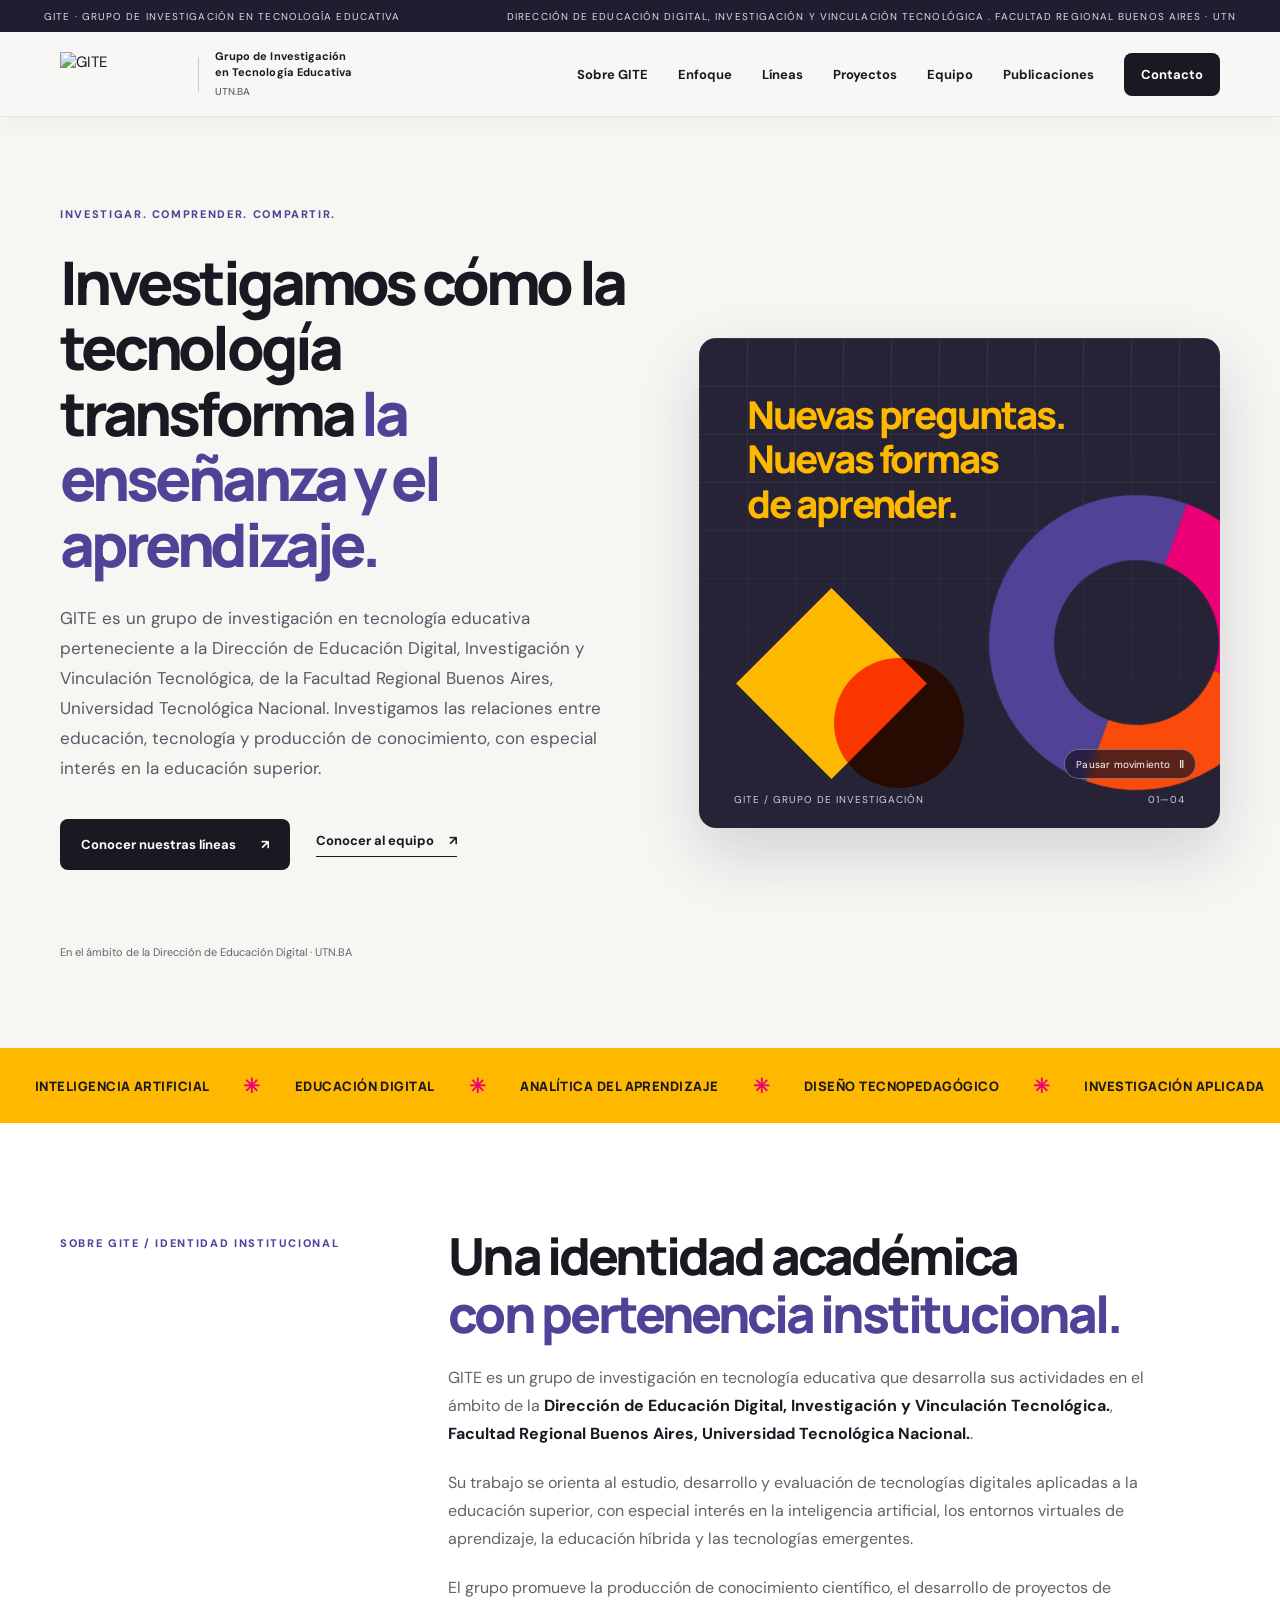
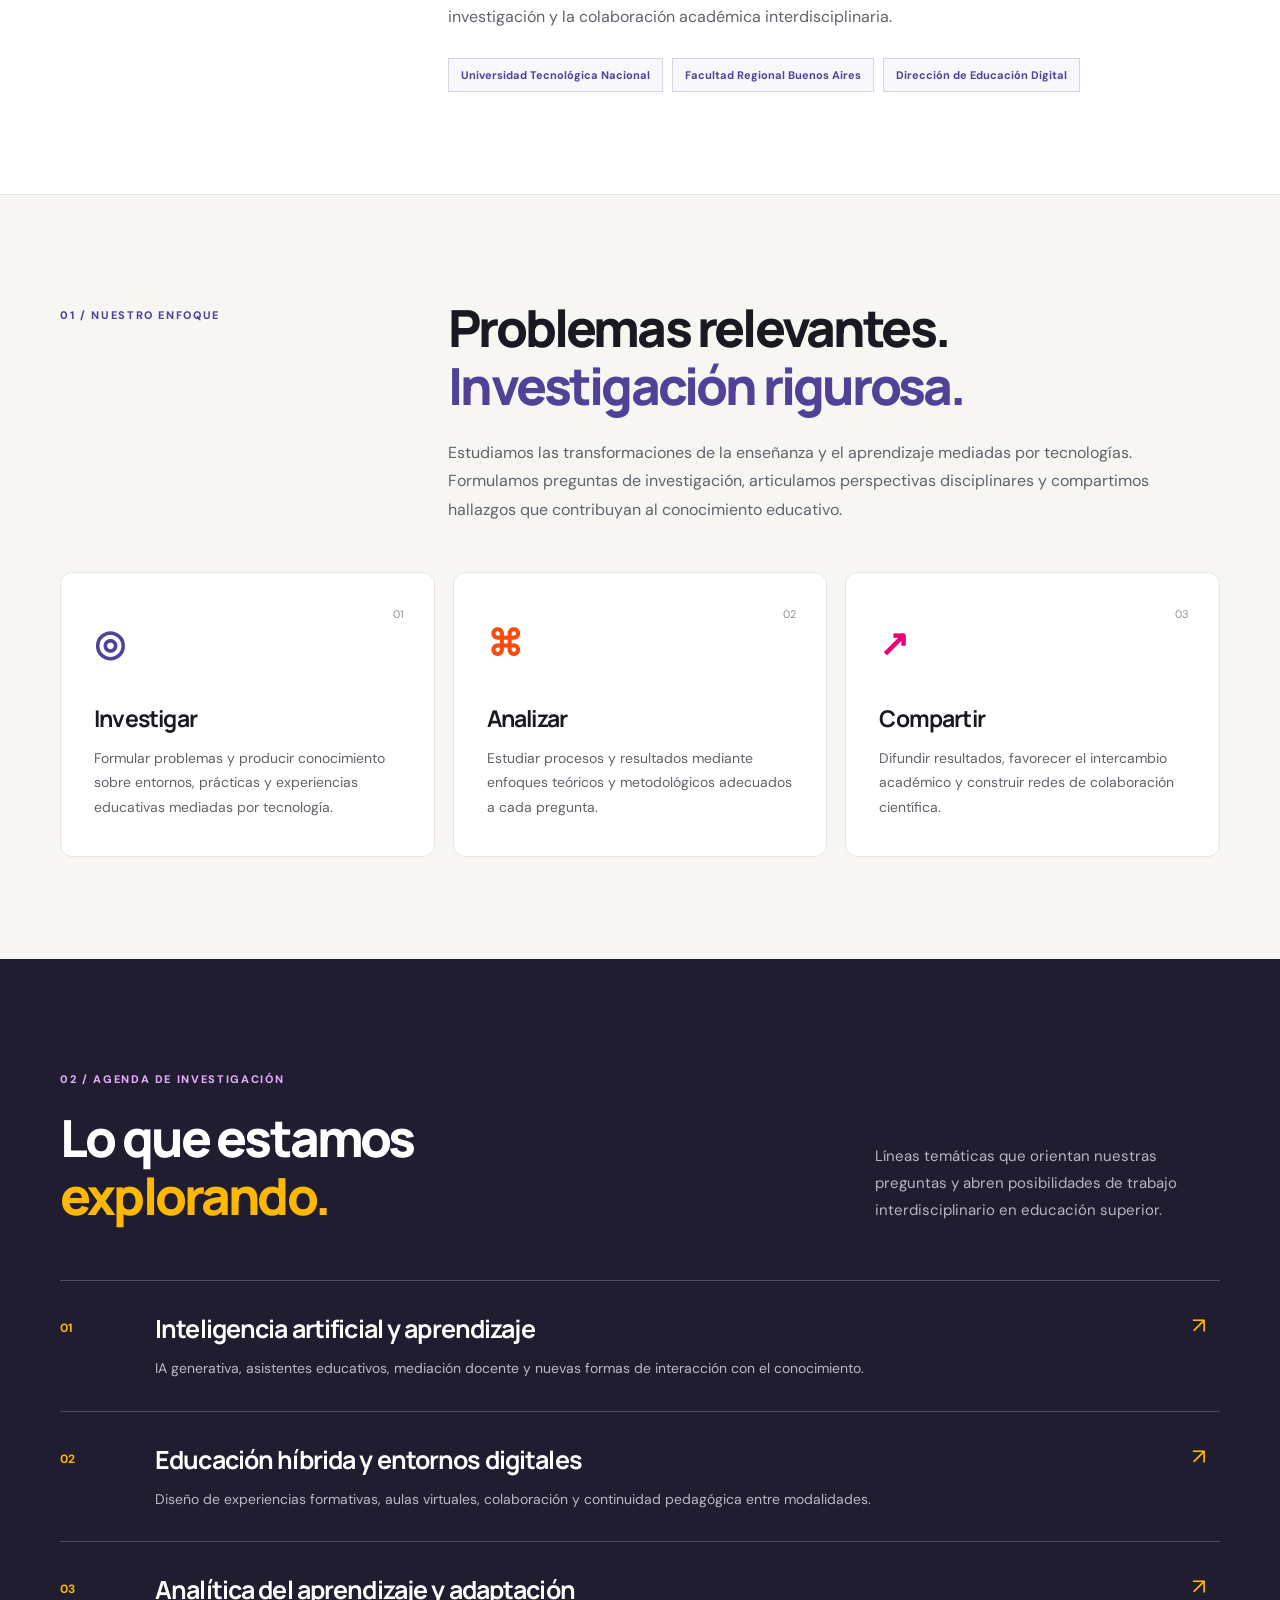
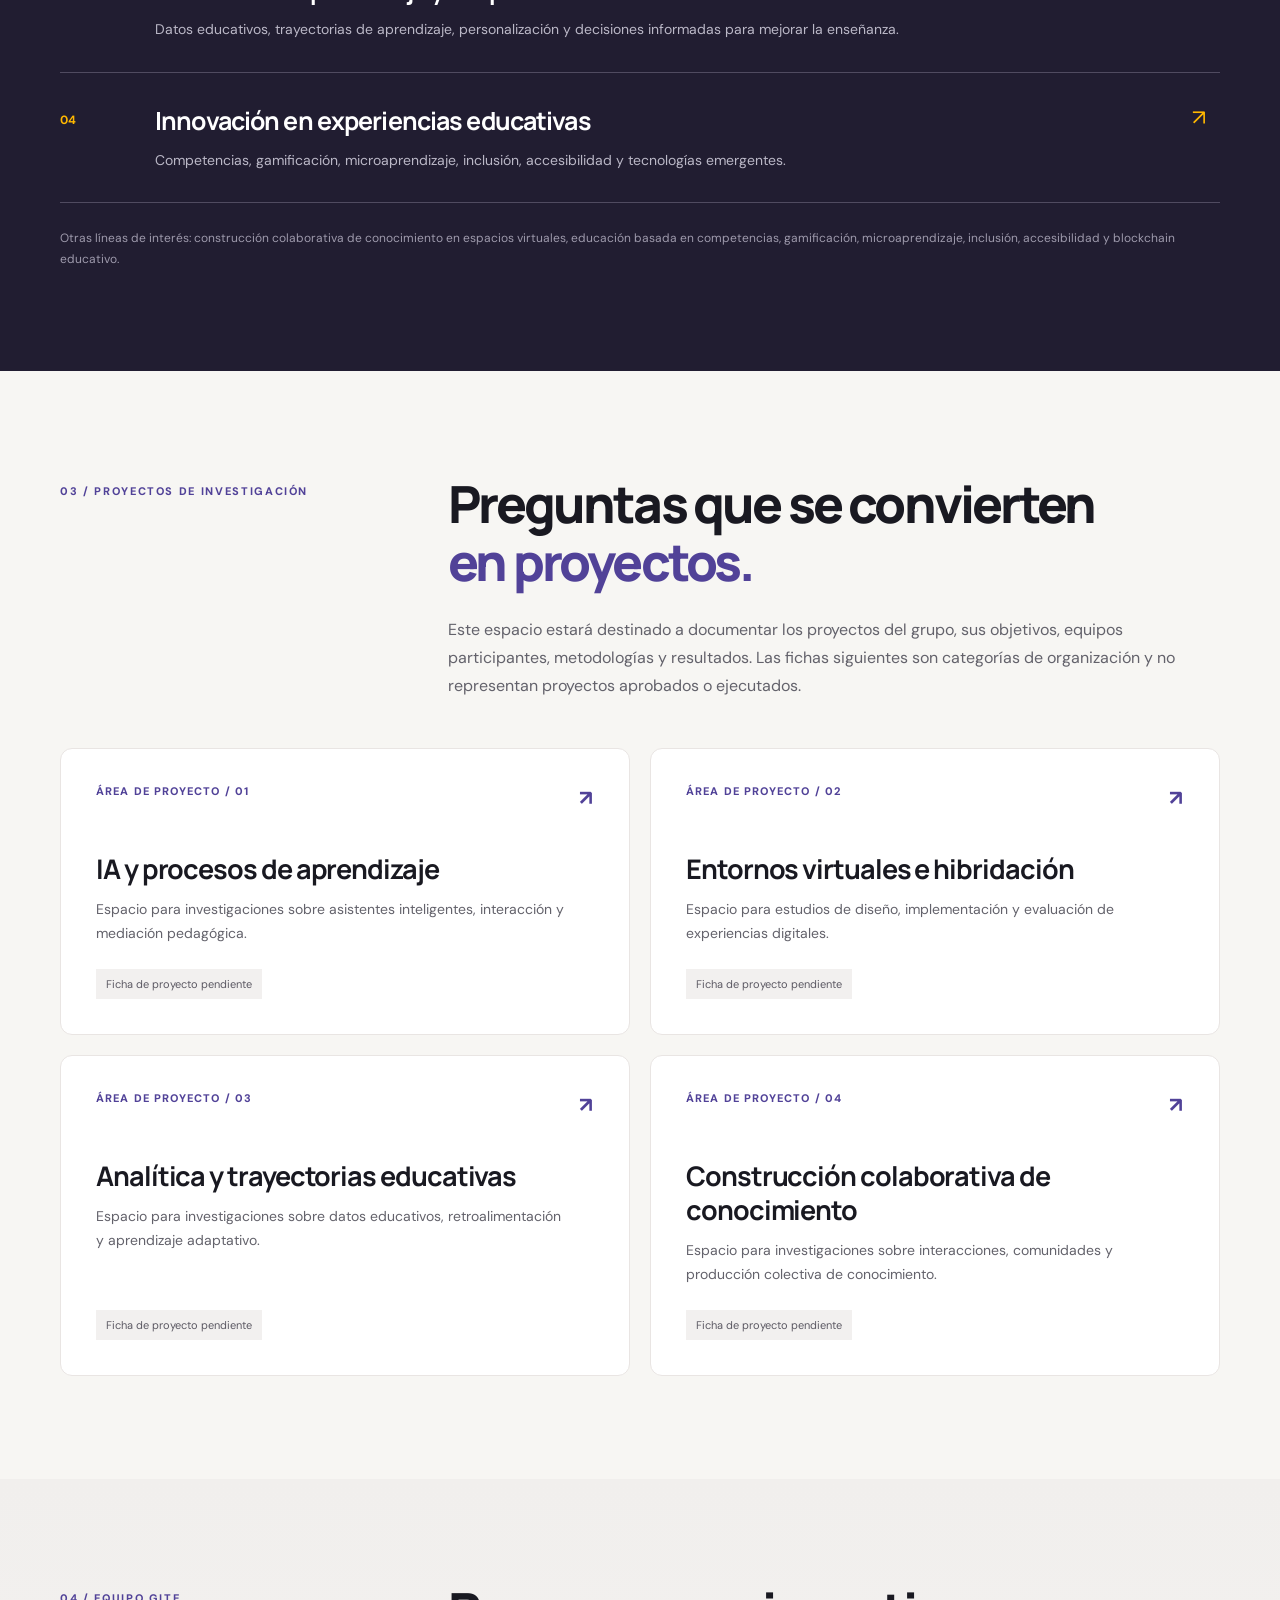
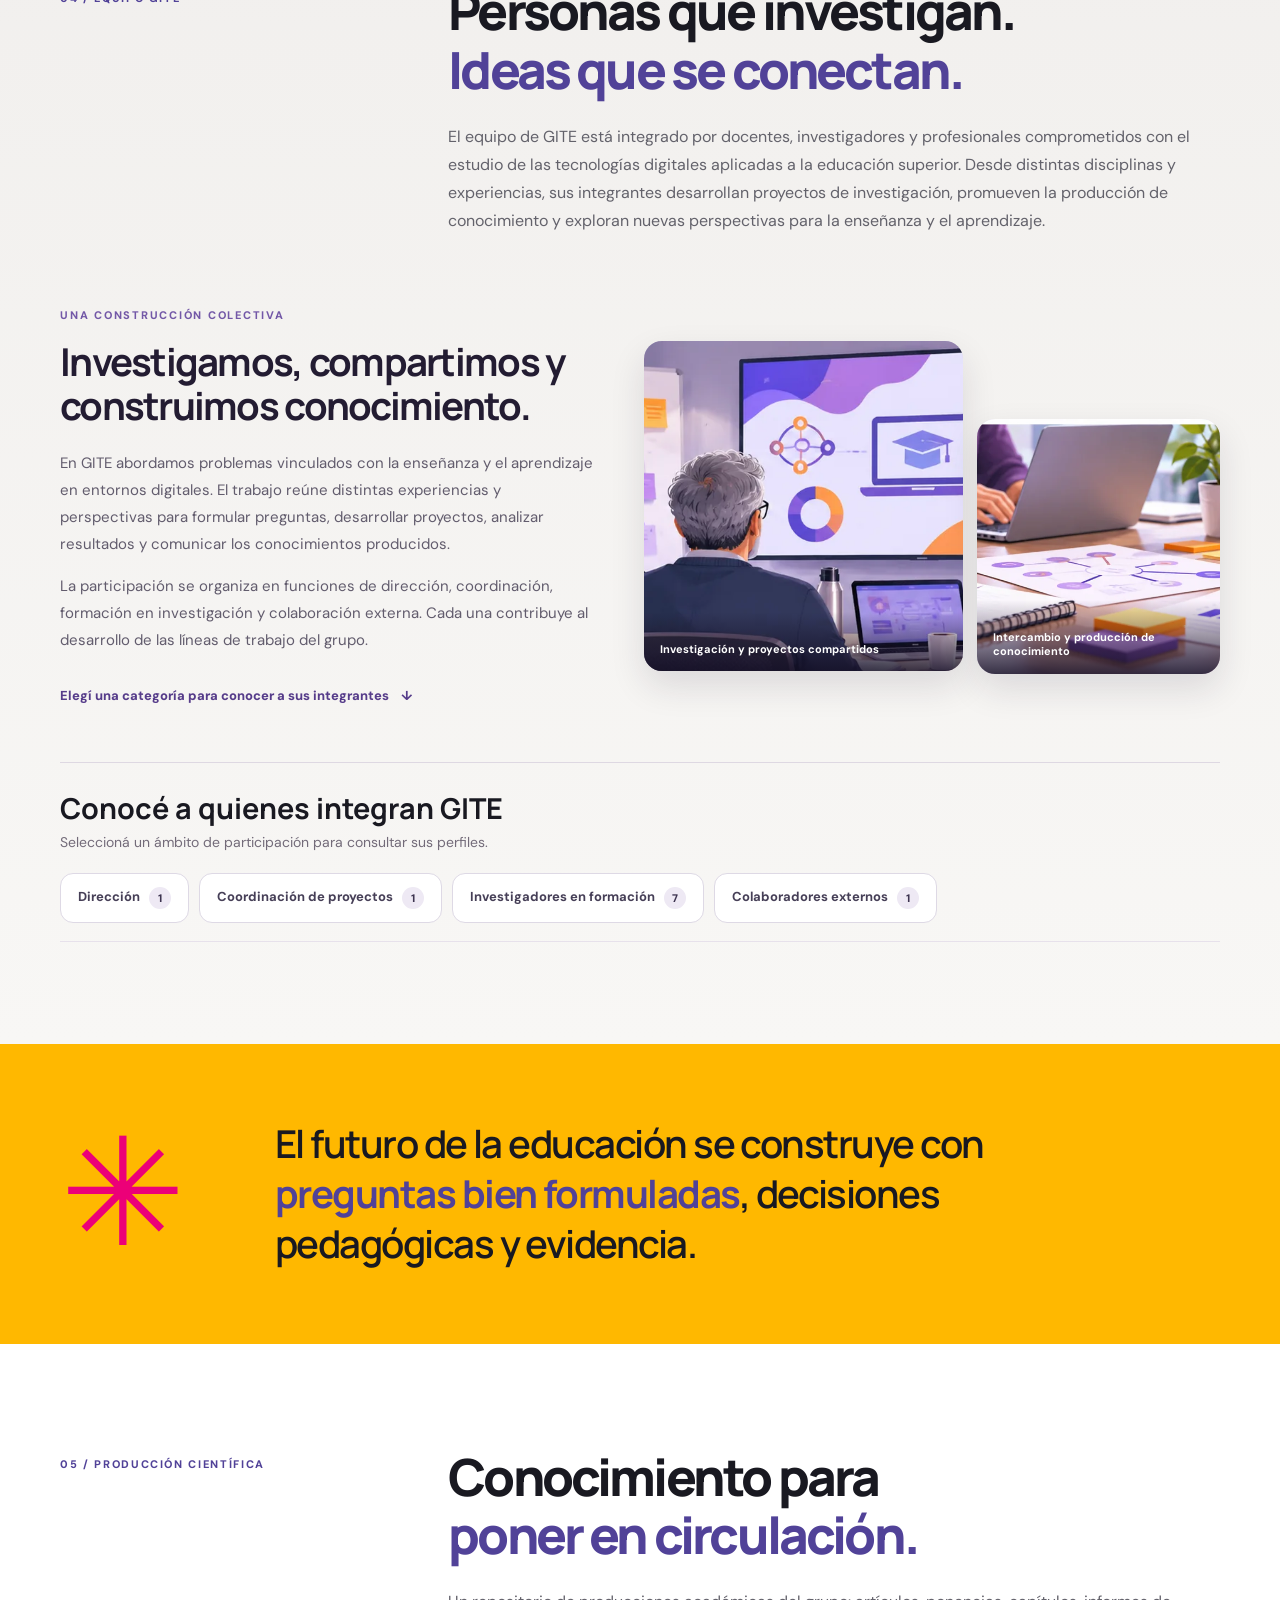
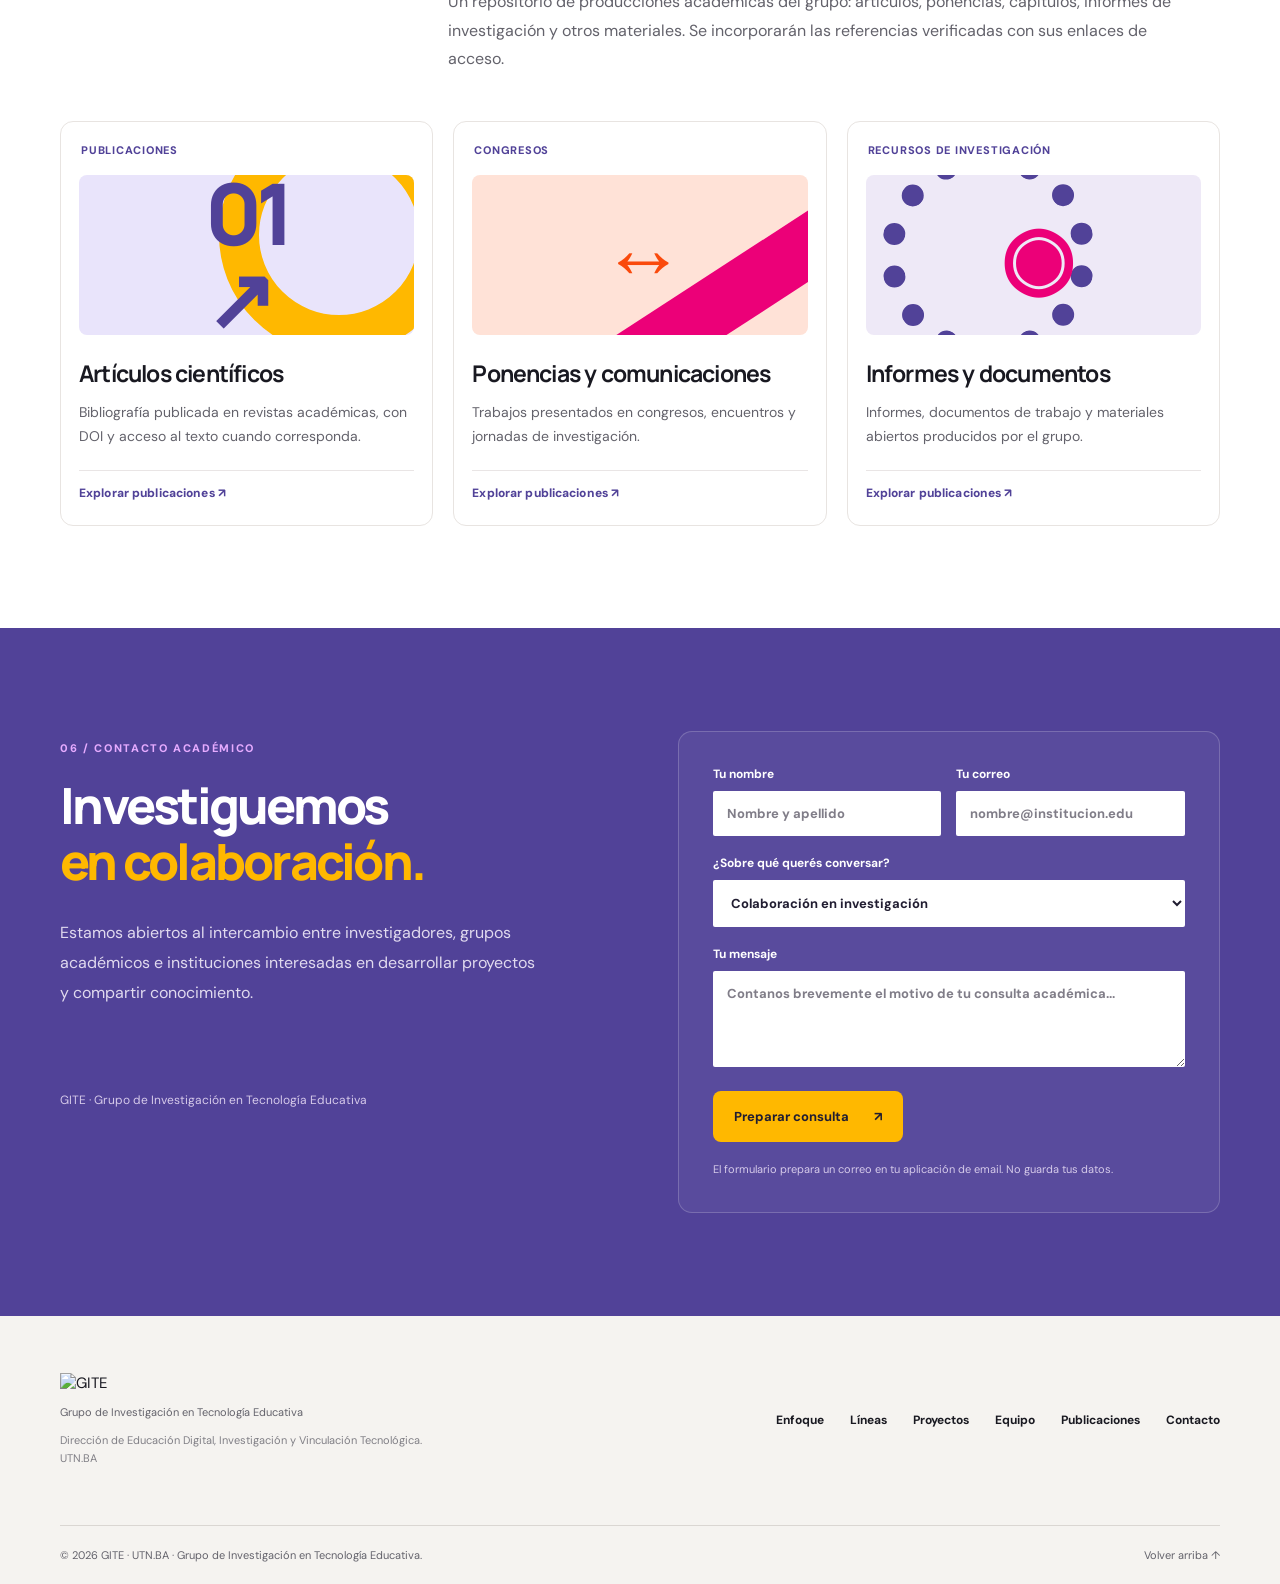
==== commit 8a335bee: "Update topline content in index.html" ====
--- a/index.html
+++ b/index.html
@@ -18,7 +18,7 @@
 </head>
 <body>
 <a class="skip" href="#contenido">Saltar al contenido</a>
-<div class="topline"><span>GITE · Dirección de Educación Digital, Investigación y Vinculación Tecnológica . Facultad Regional Buenos Aires · UTN</span><span>Investigación en tecnología educativa</span></div>
+<div class="topline"><span>GITE · Grupo de Investigación en tecnología educativa</span><span>Dirección de Educación Digital, Investigación y Vinculación Tecnológica . Facultad Regional Buenos Aires · UTN</span></div>
 <header class="site-header" id="inicio">
 <div class="container nav-bar">
 <a aria-label="GITE, ir al inicio" class="brand" href="#inicio"><img alt="GITE" height="60" src="assets/gite-logo.png" width="170"/><span class="brand-divider"></span><span class="brand-caption">Grupo de Investigación<br/>en Tecnología Educativa<small>UTN.BA</small></span></a>
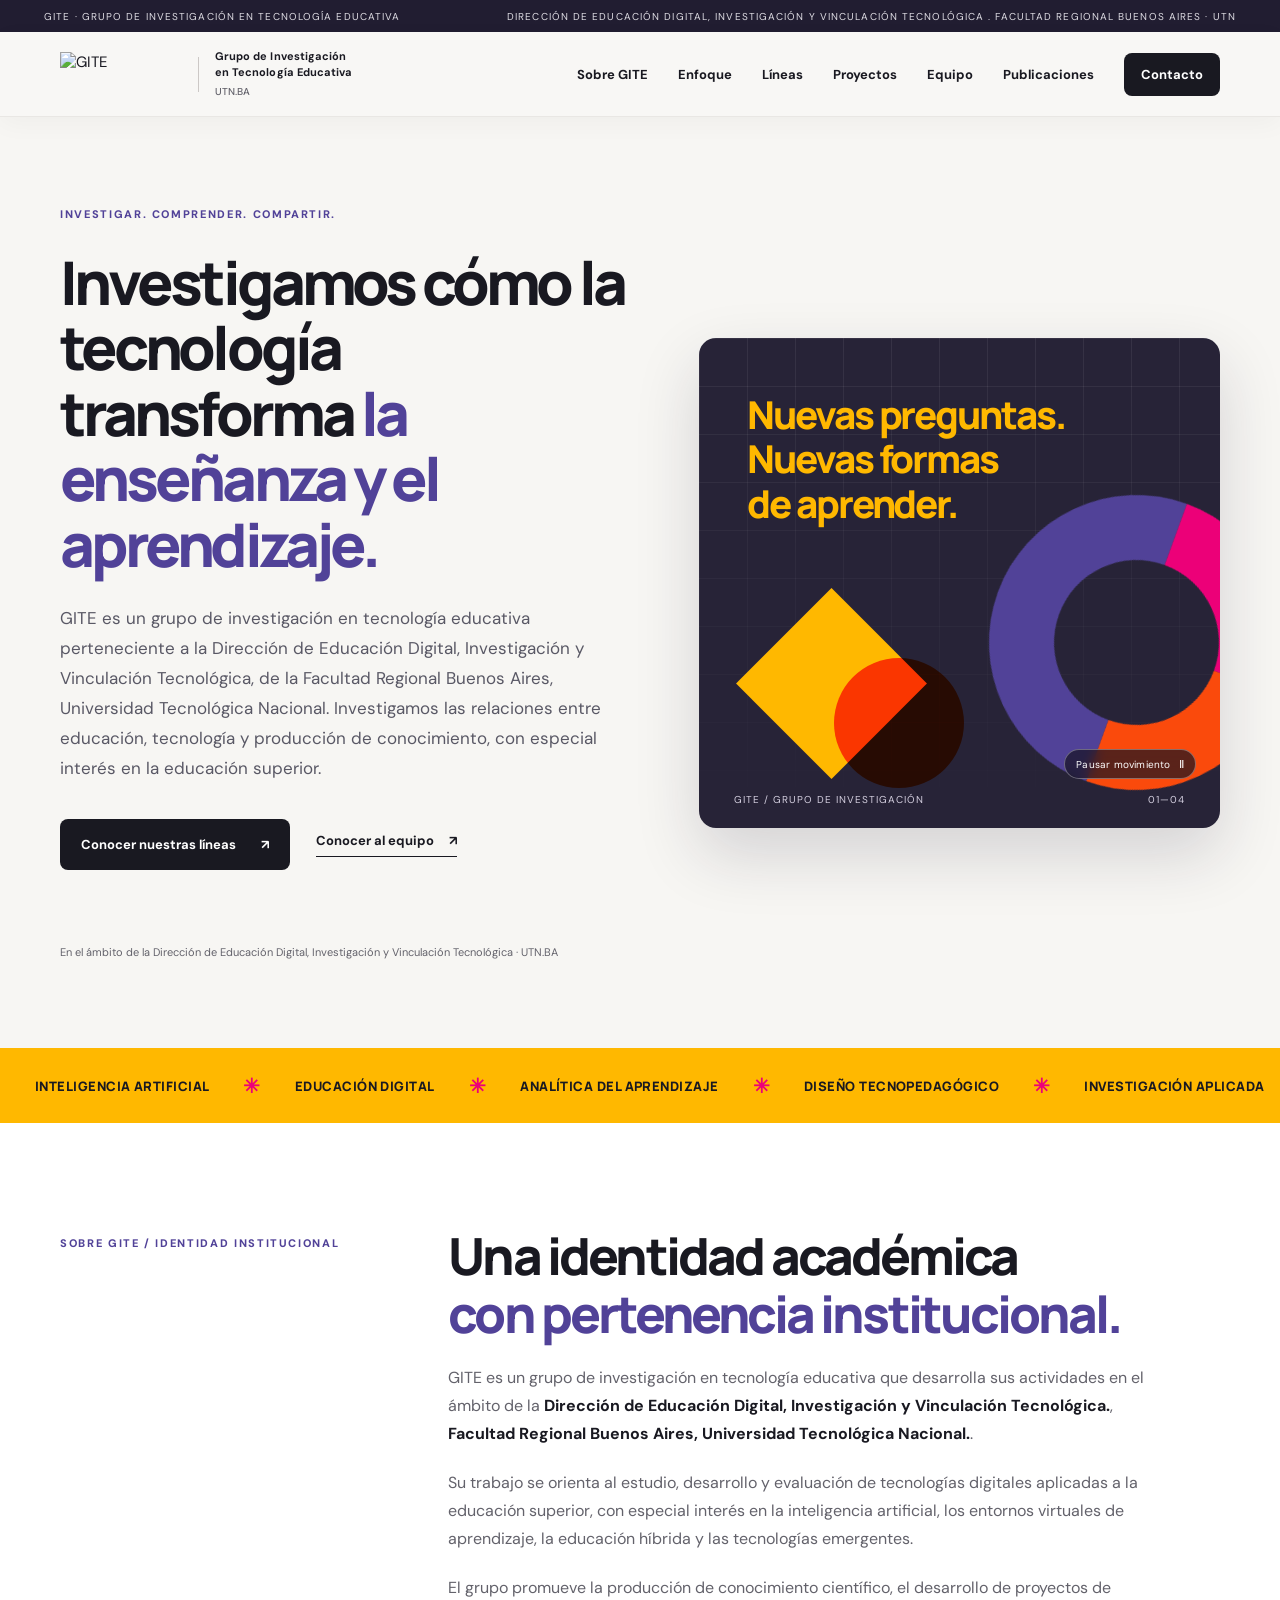
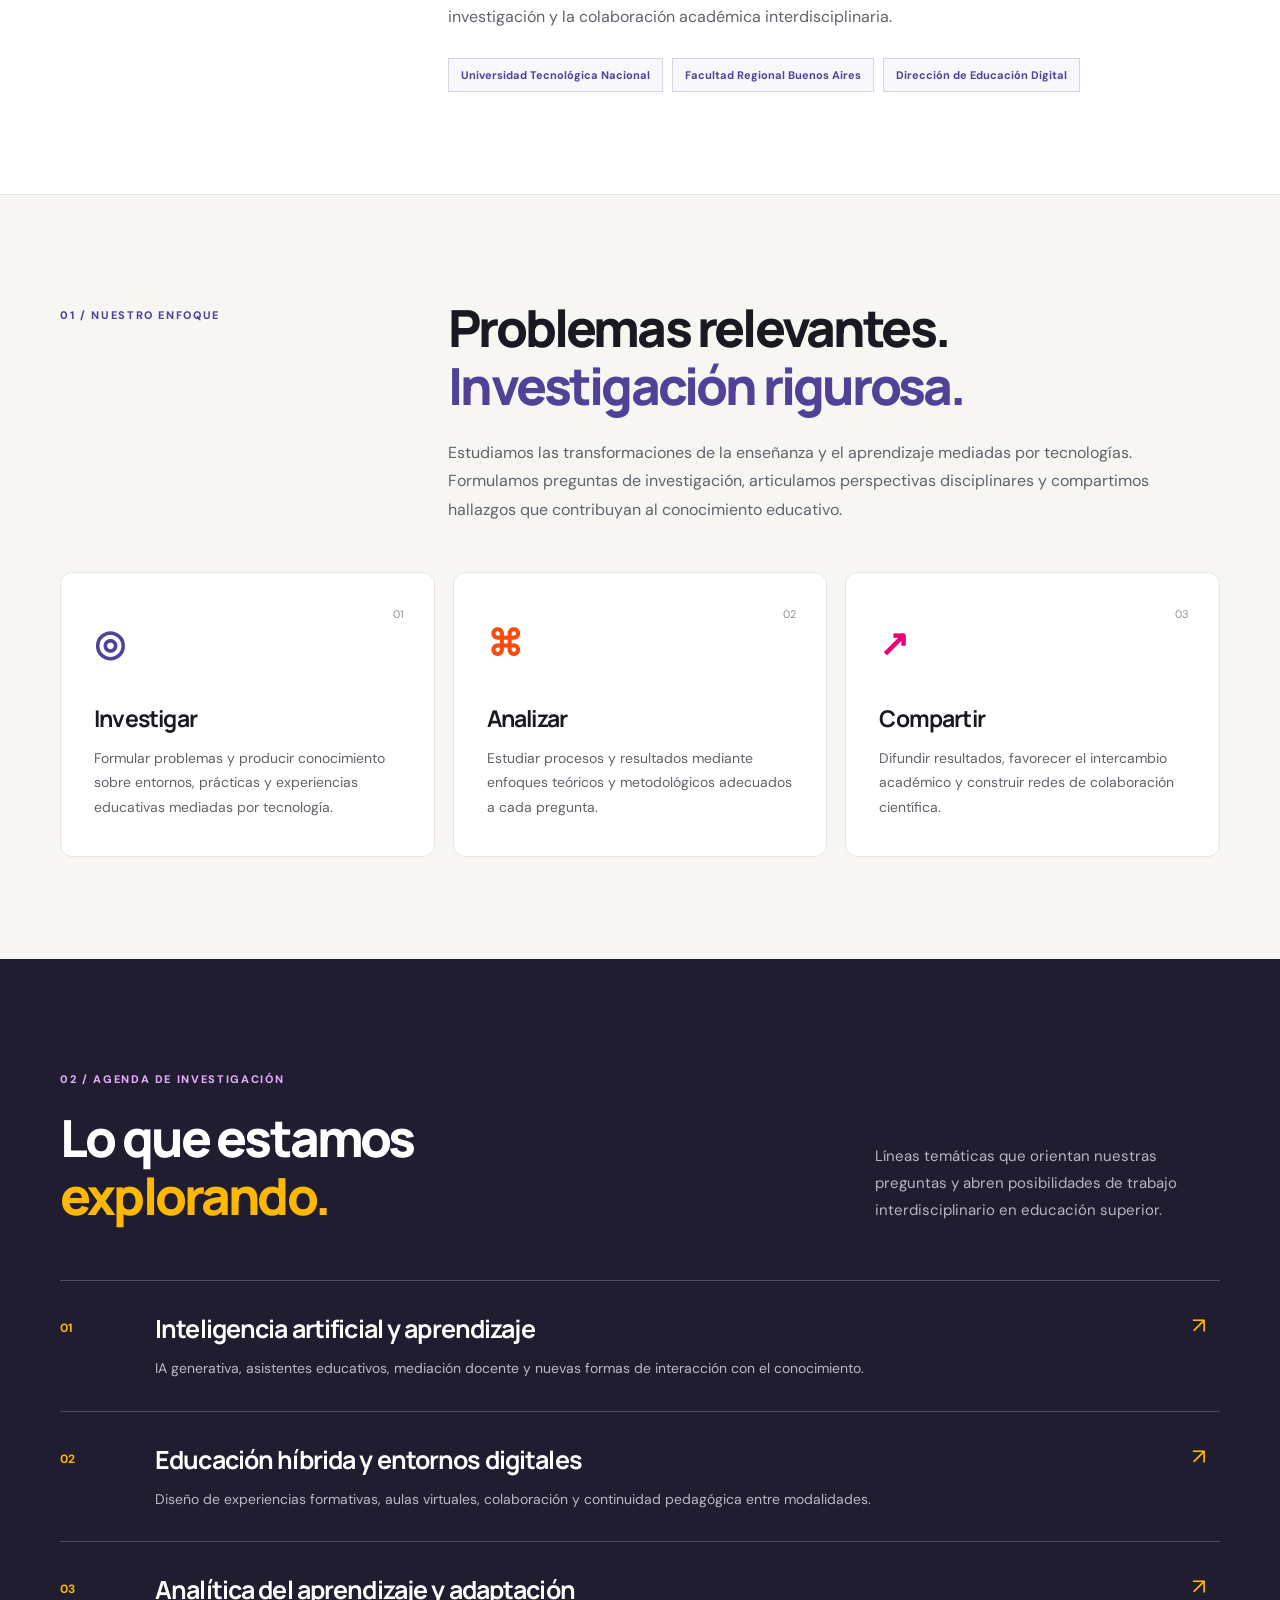
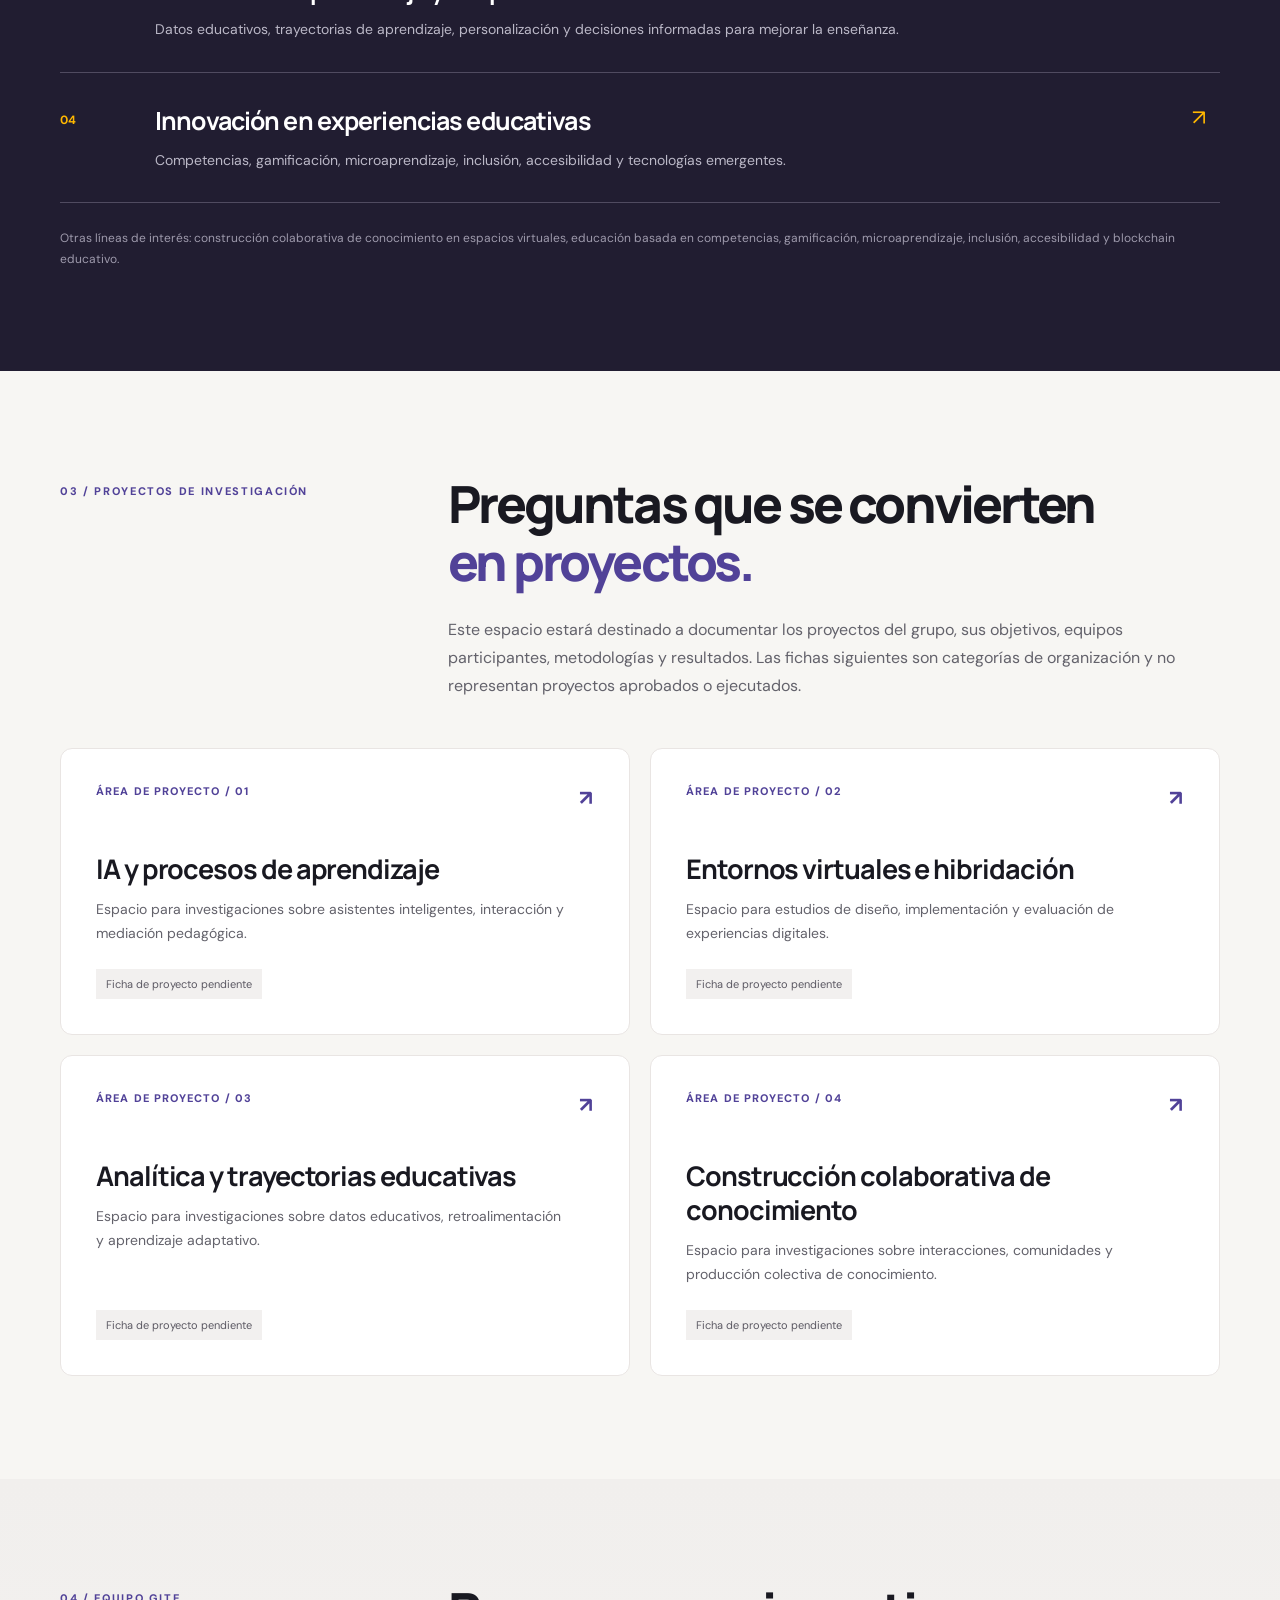
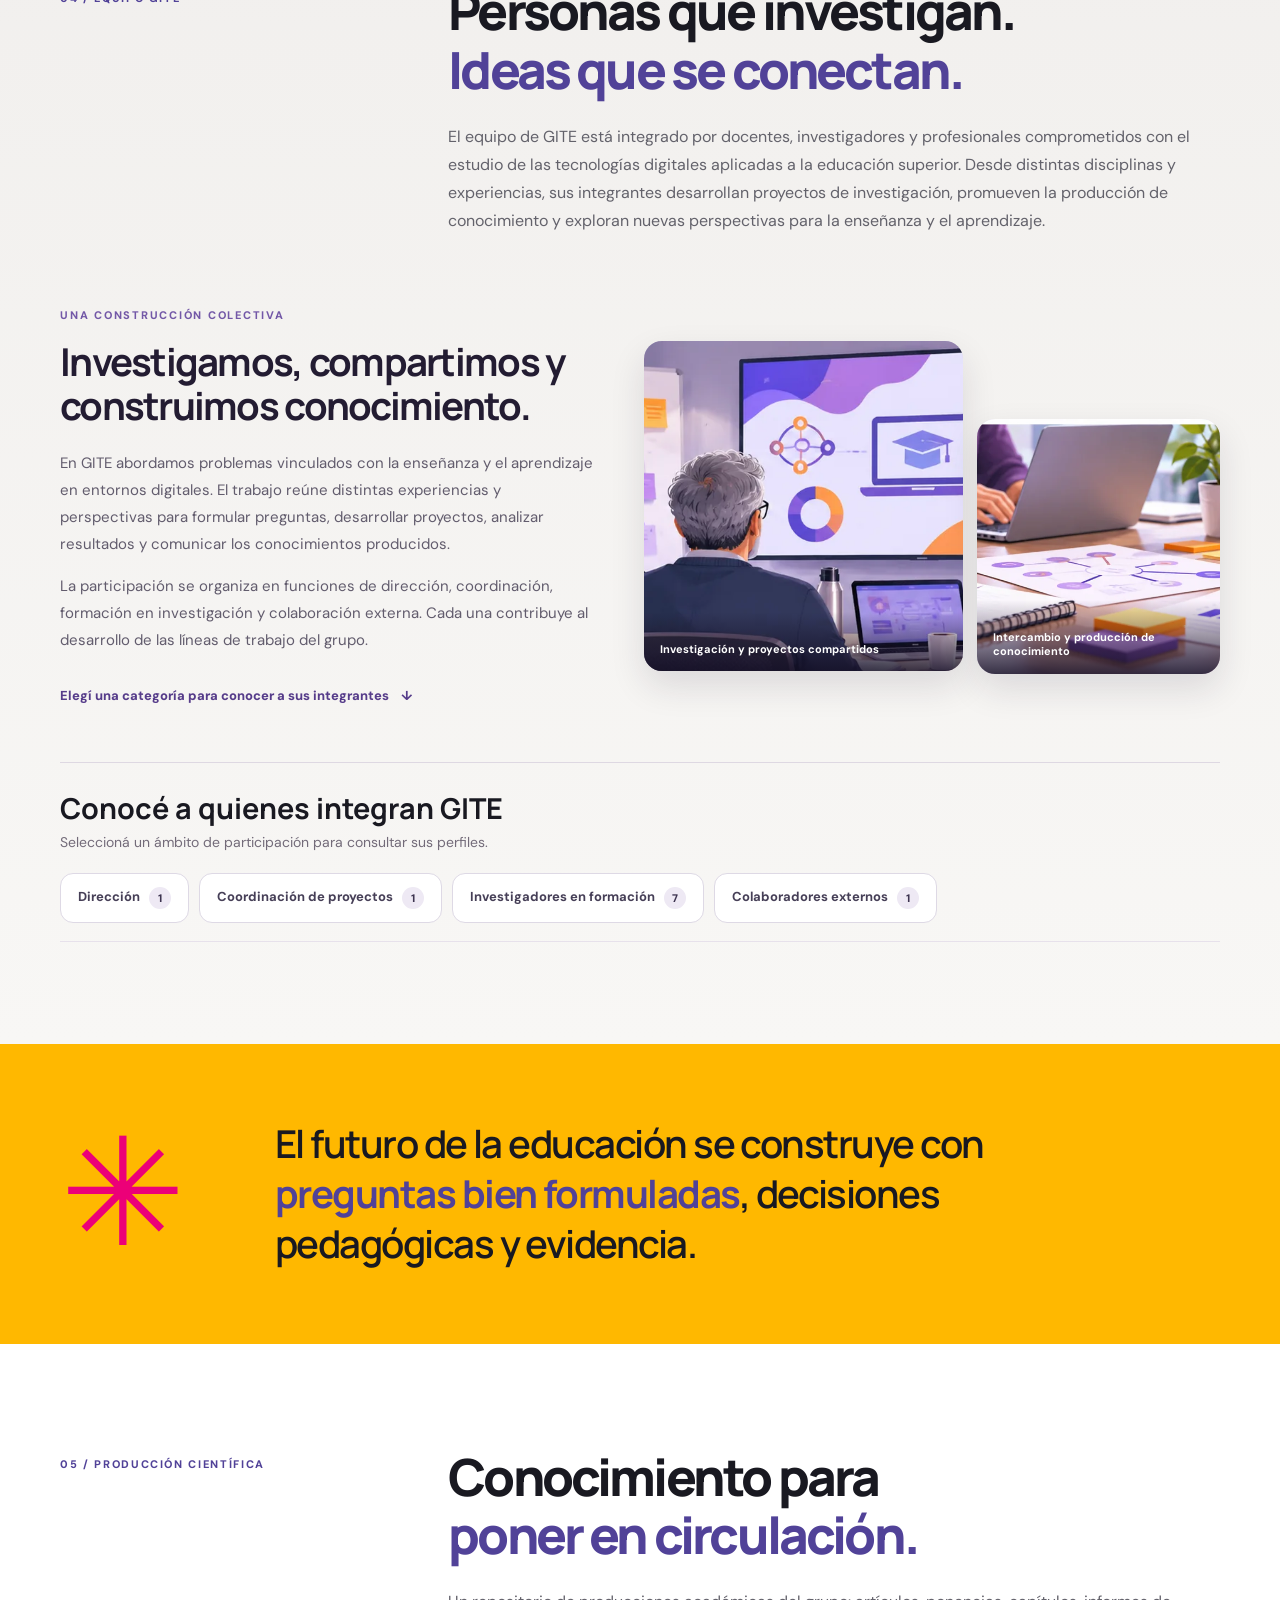
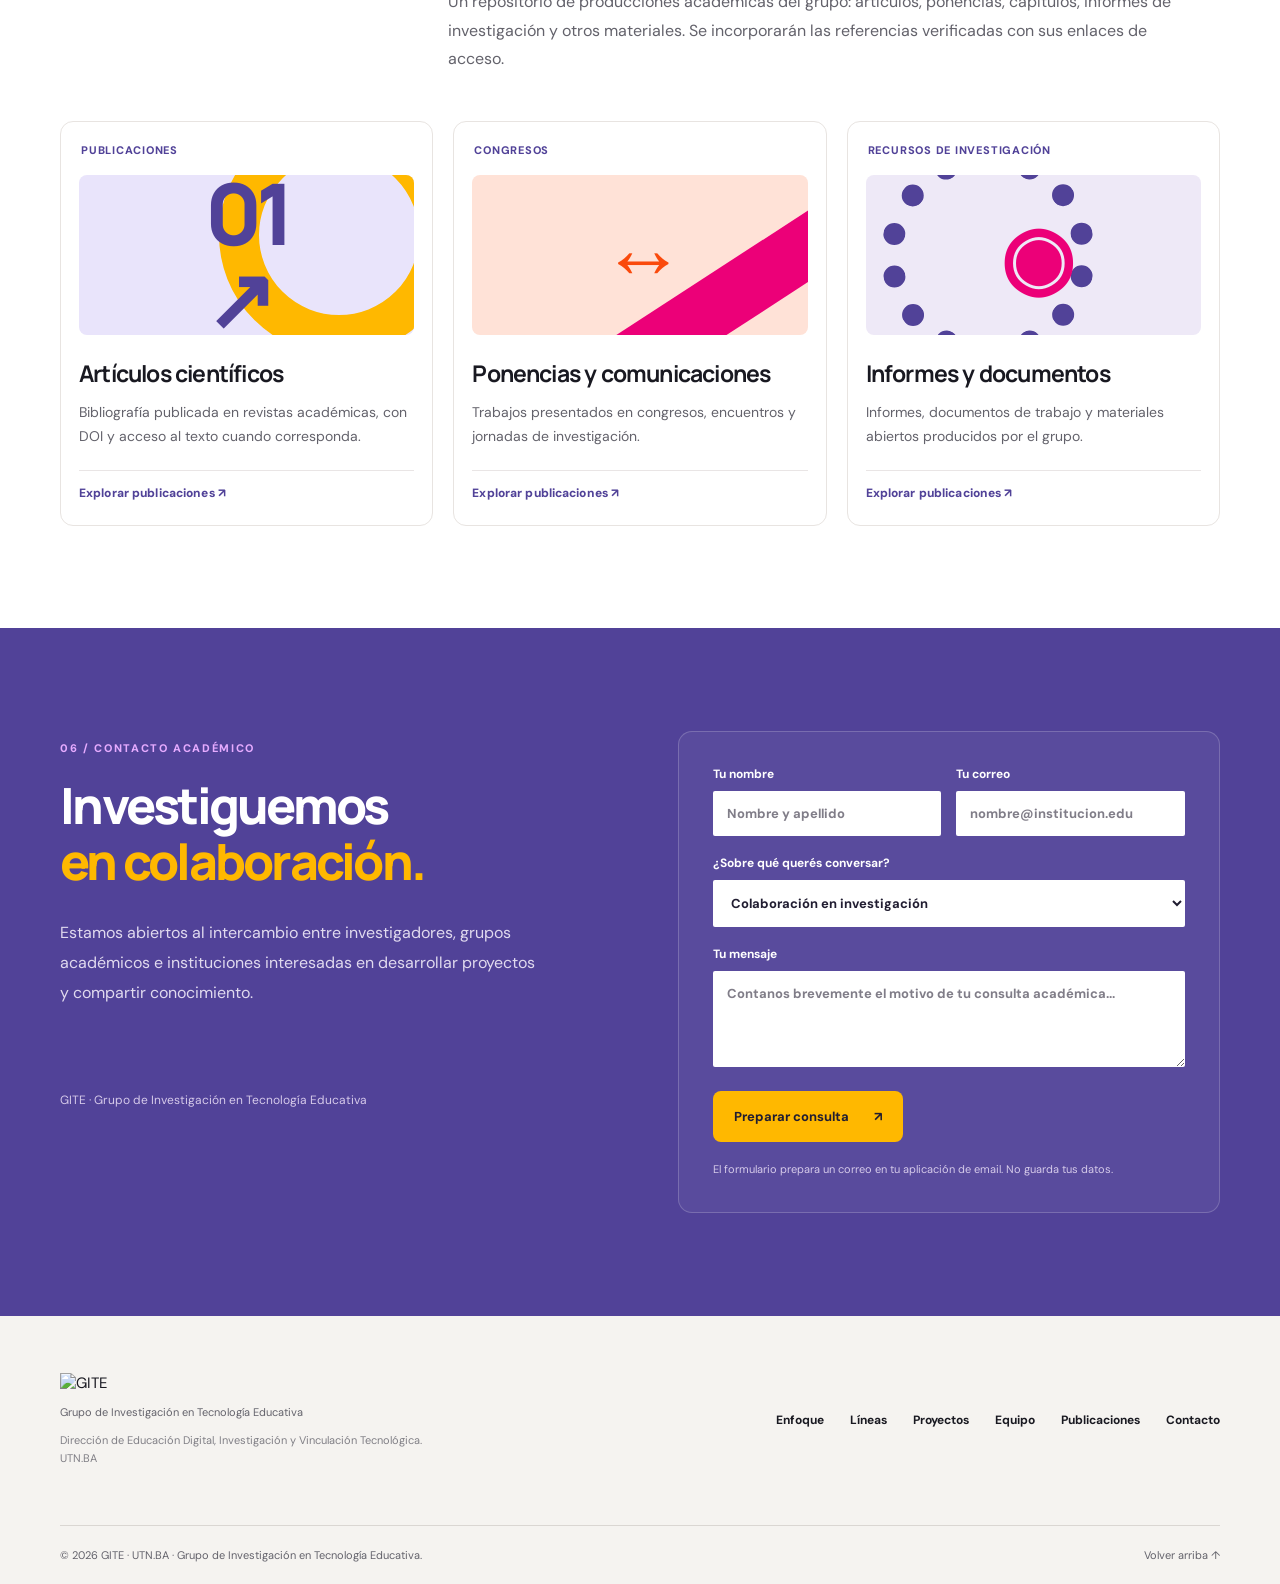
==== commit b617dbad: "Modify hero-bottom text for clarity Updated the description in the hero section to include 'Investig" ====
--- a/index.html
+++ b/index.html
@@ -34,7 +34,7 @@
 <h1>Investigamos cómo la tecnología transforma <em>la enseñanza y el aprendizaje.</em></h1>
 <p class="hero-lead">GITE es un grupo de investigación en tecnología educativa perteneciente a la Dirección de Educación Digital, Investigación y Vinculación Tecnológica, de la Facultad Regional Buenos Aires, Universidad Tecnológica Nacional. Investigamos las relaciones entre educación, tecnología y producción de conocimiento, con especial interés en la educación superior.</p>
 <div class="hero-actions"><a class="btn btn-dark" href="#investigacion">Conocer nuestras líneas <span aria-hidden="true">↗</span></a><a class="text-link" href="#equipo">Conocer al equipo <span aria-hidden="true">↗</span></a></div>
-<div class="hero-bottom">En el ámbito de la Dirección de Educación Digital · UTN.BA</div>
+<div class="hero-bottom">En el ámbito de la Dirección de Educación Digital, Investigación y Vinculación Tecnológica · UTN.BA</div>
 </div>
 <div aria-hidden="true" class="hero-visual reveal">
 <div class="visual-grid"></div>
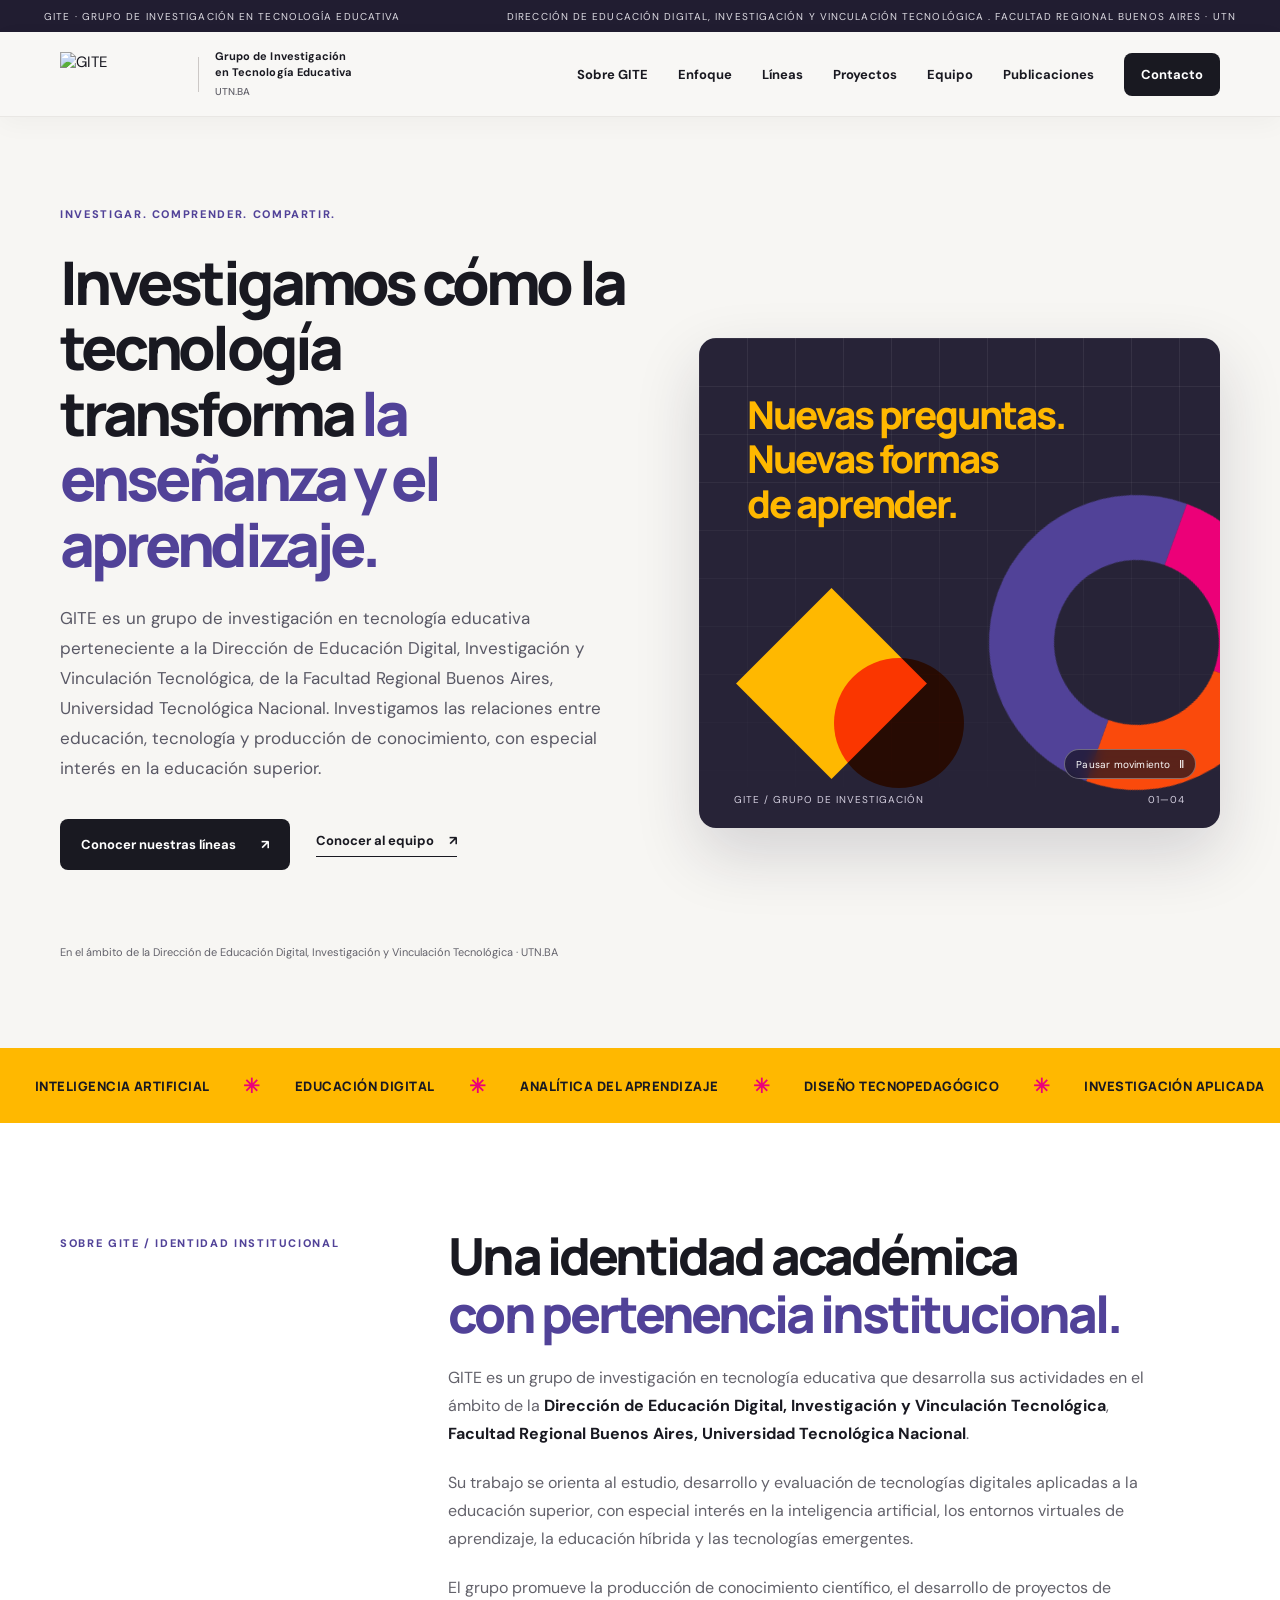
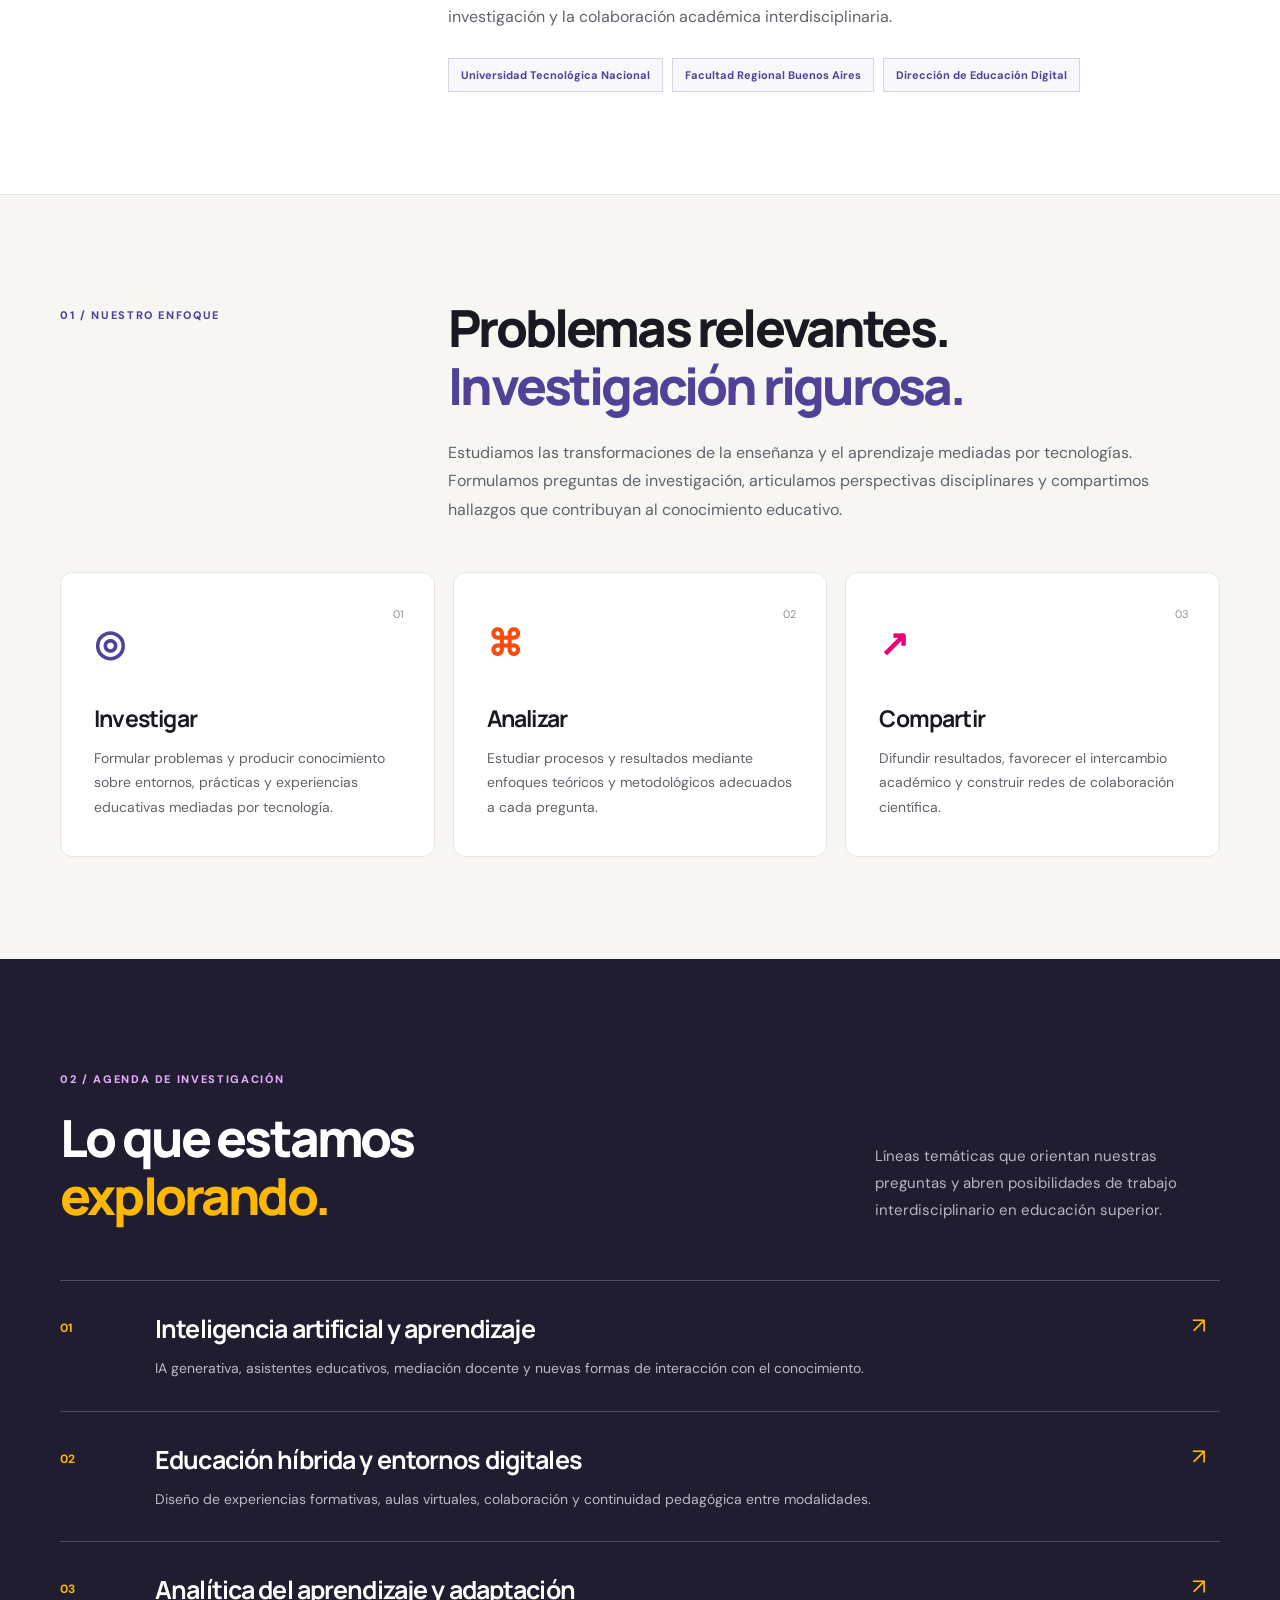
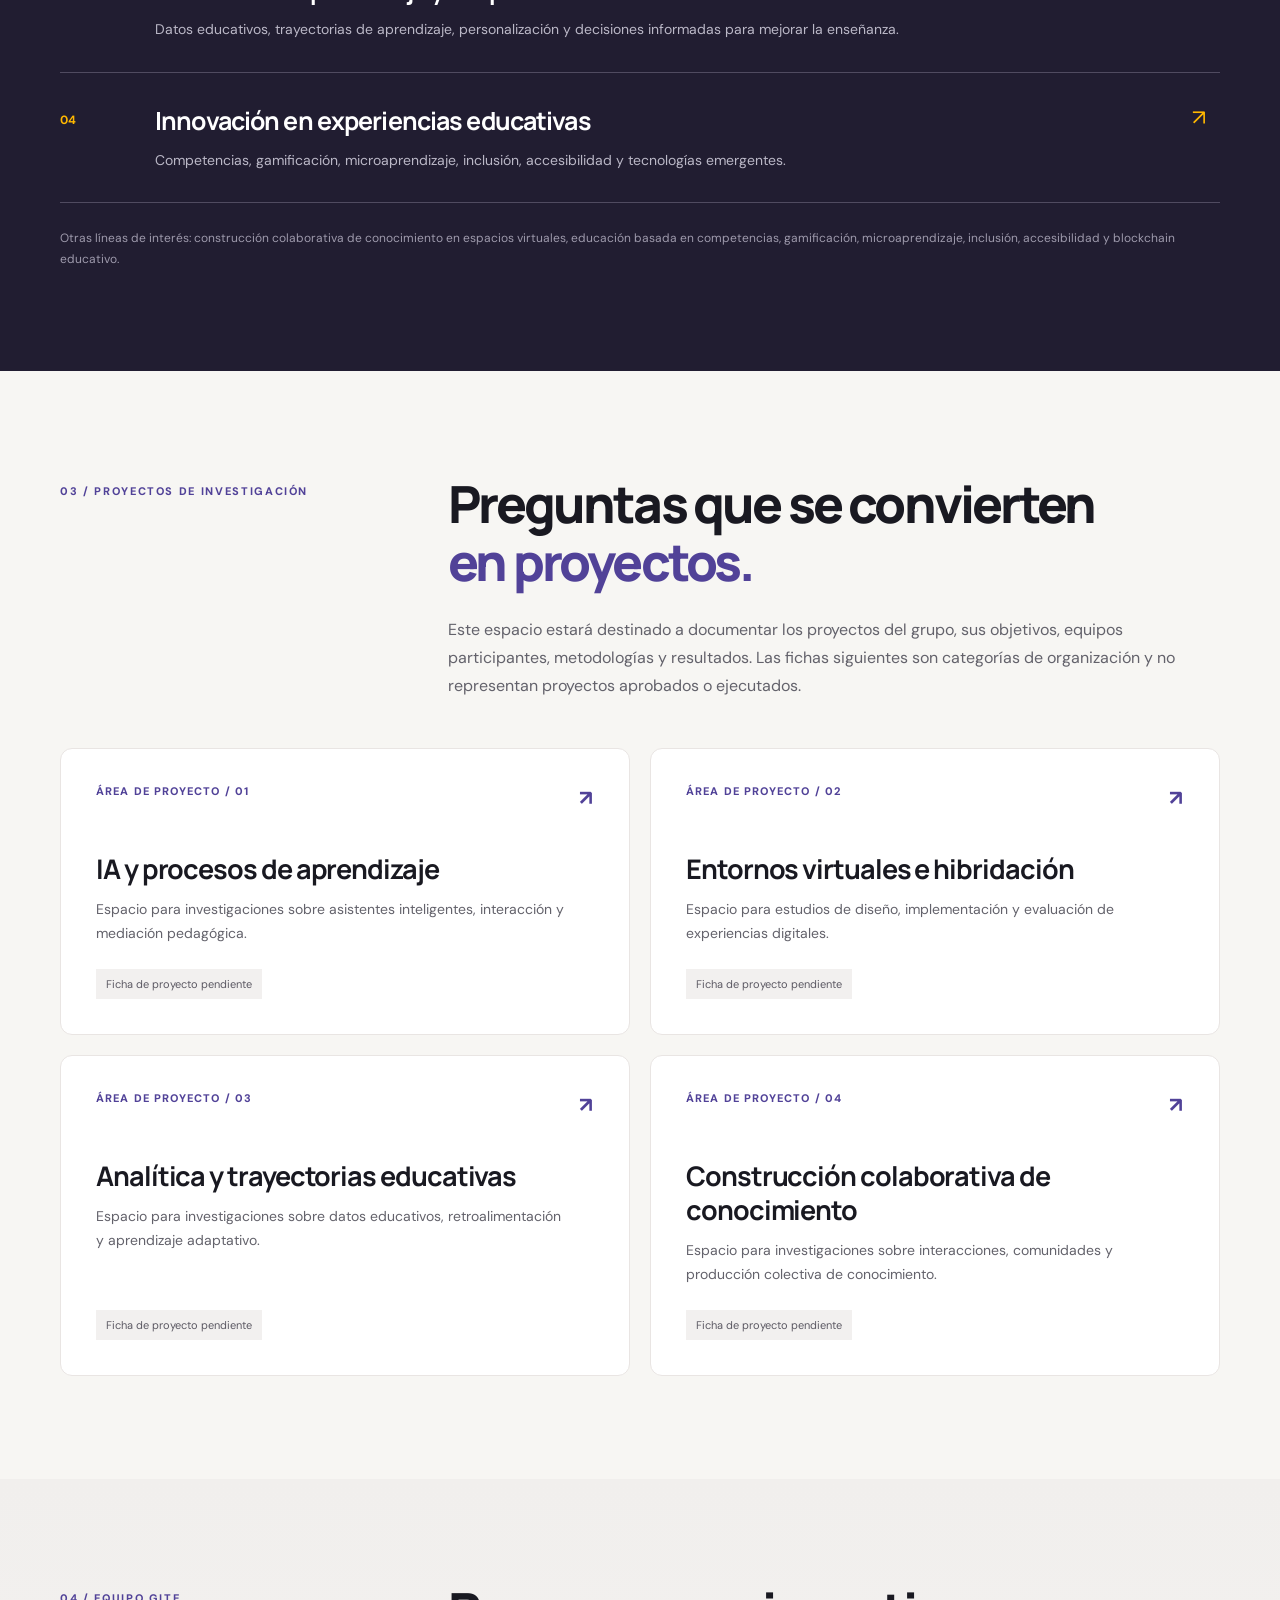
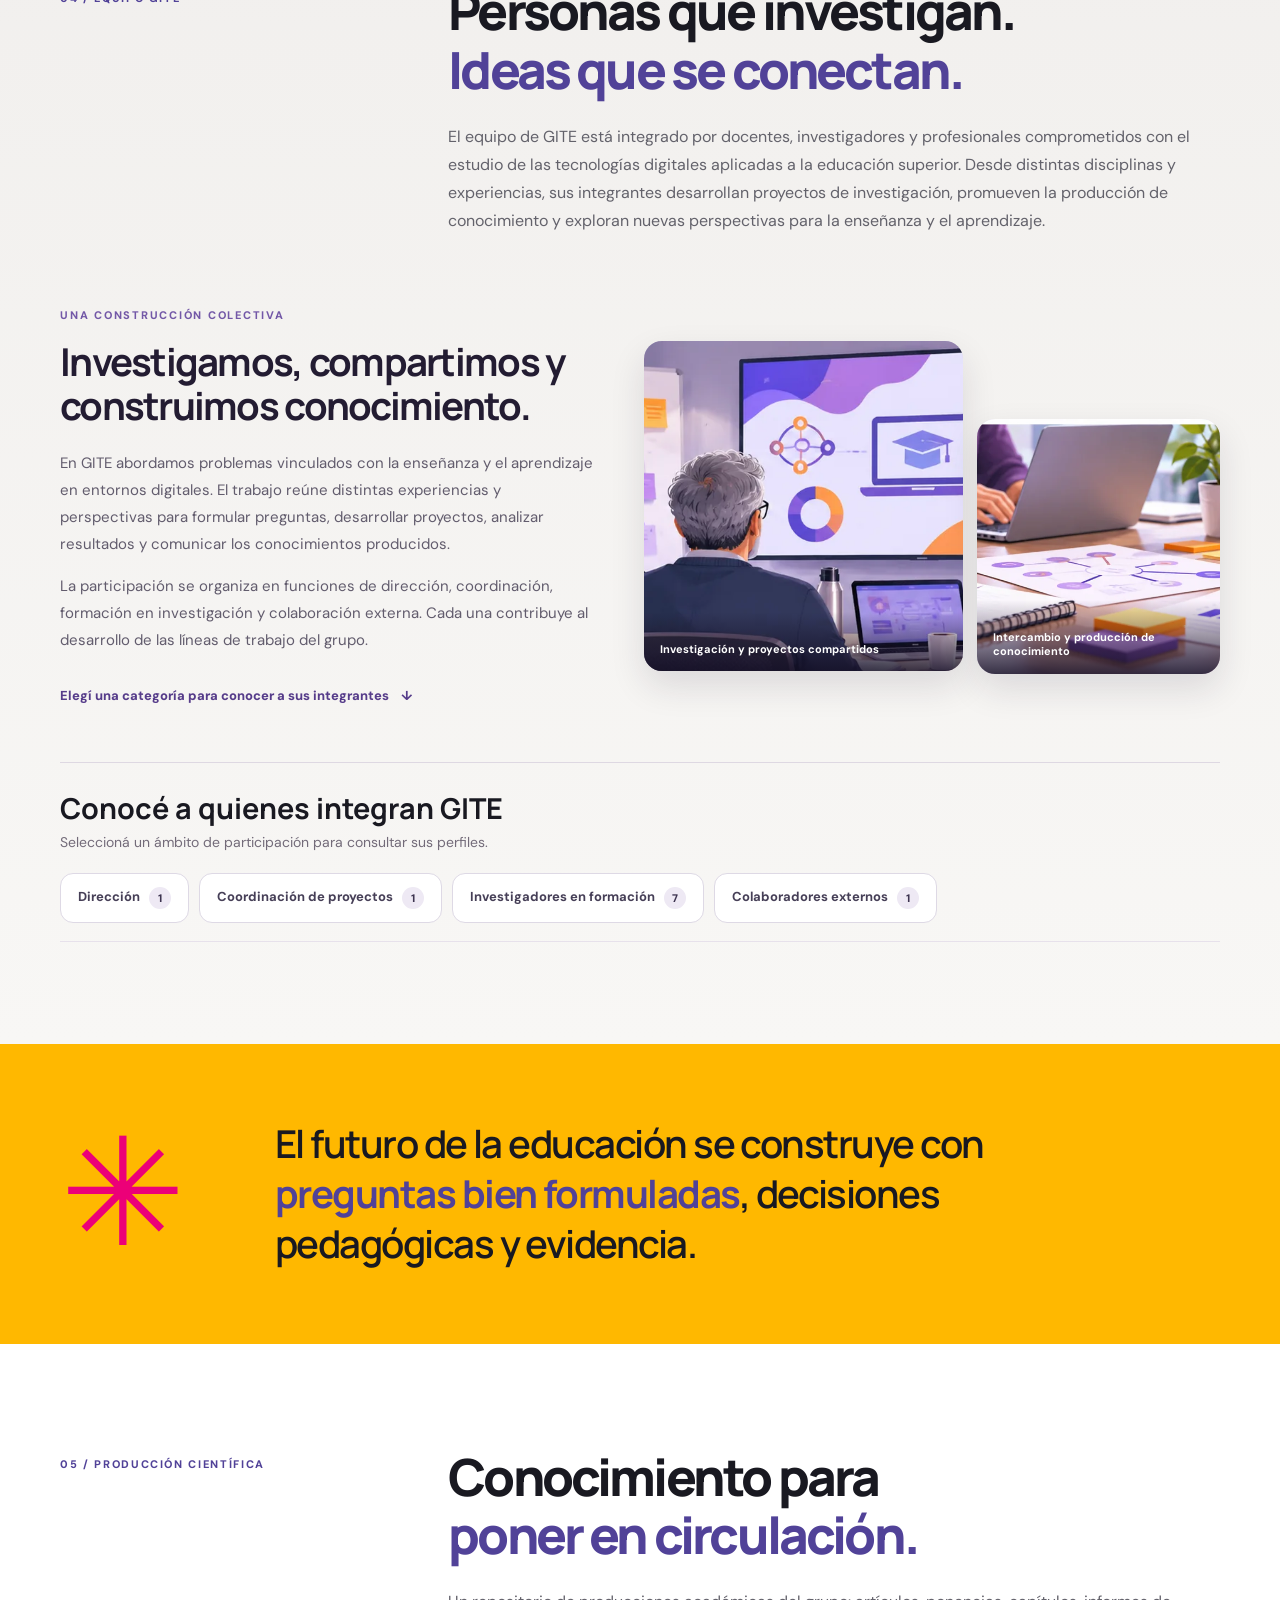
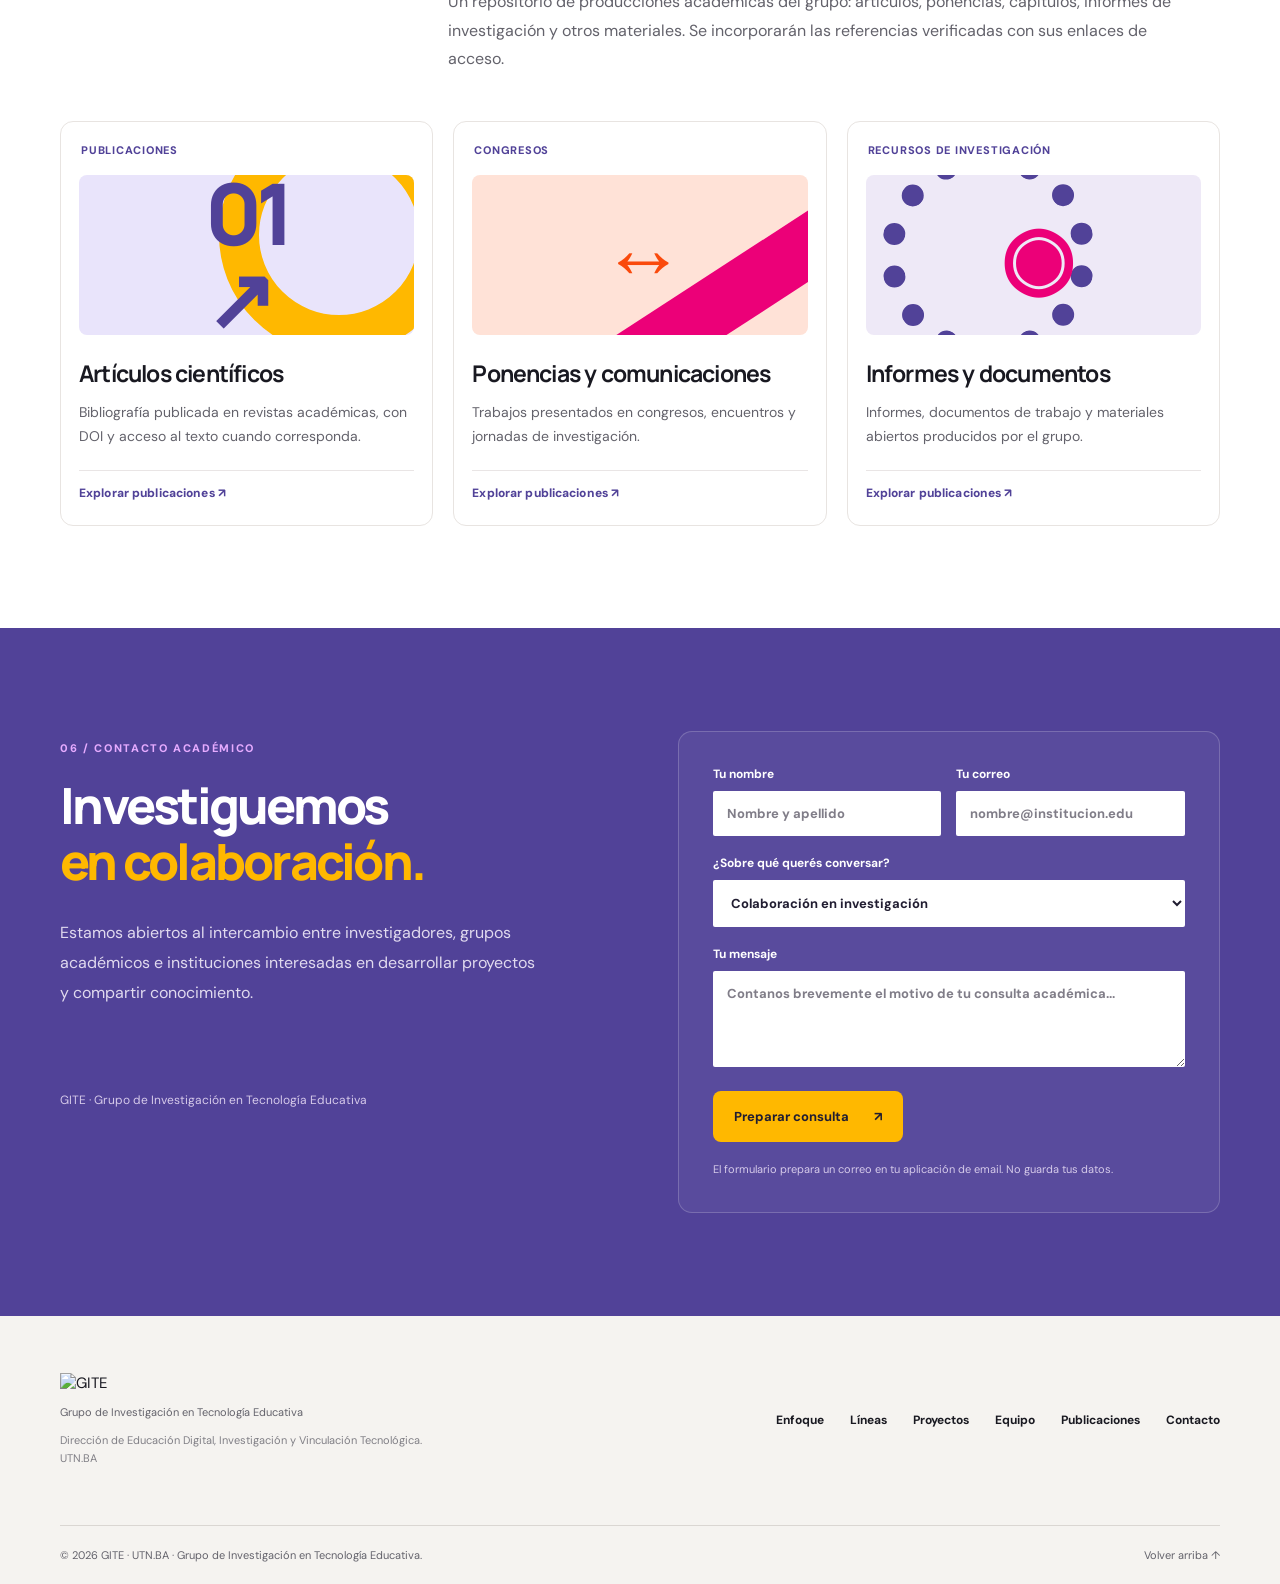
==== commit 127fa330: "Update index.html" ====
--- a/index.html
+++ b/index.html
@@ -44,7 +44,7 @@
 </div>
 </div>
 </section>
-<div aria-label="Áreas de trabajo" class="ticker"><div class="ticker-inner"><span>INTELIGENCIA ARTIFICIAL</span><i>✳</i><span>EDUCACIÓN DIGITAL</span><i>✳</i><span>ANALÍTICA DEL APRENDIZAJE</span><i>✳</i><span>DISEÑO TECNOPEDAGÓGICO</span><i>✳</i><span>INVESTIGACIÓN APLICADA</span></div></div><section aria-labelledby="sobre-gite-title" class="about-institution section-pad" id="sobre-gite"><div class="container"><div class="section-intro reveal"><div class="section-label">SOBRE GITE / IDENTIDAD INSTITUCIONAL</div><div><h2 id="sobre-gite-title">Una identidad académica<br/><span>con pertenencia institucional.</span></h2><p>GITE es un grupo de investigación en tecnología educativa que desarrolla sus actividades en el ámbito de la <strong>Dirección de Educación Digital, Investigación y Vinculación Tecnológica.</strong>, <strong>Facultad Regional Buenos Aires, Universidad Tecnológica Nacional.</strong>.</p><p>Su trabajo se orienta al estudio, desarrollo y evaluación de tecnologías digitales aplicadas a la educación superior, con especial interés en la inteligencia artificial, los entornos virtuales de aprendizaje, la educación híbrida y las tecnologías emergentes.</p><p>El grupo promueve la producción de conocimiento científico, el desarrollo de proyectos de investigación y la colaboración académica interdisciplinaria.</p><div class="institution-tags"><span>Universidad Tecnológica Nacional</span><span>Facultad Regional Buenos Aires</span><span>Dirección de Educación Digital</span></div></div></div></div></section>
+<div aria-label="Áreas de trabajo" class="ticker"><div class="ticker-inner"><span>INTELIGENCIA ARTIFICIAL</span><i>✳</i><span>EDUCACIÓN DIGITAL</span><i>✳</i><span>ANALÍTICA DEL APRENDIZAJE</span><i>✳</i><span>DISEÑO TECNOPEDAGÓGICO</span><i>✳</i><span>INVESTIGACIÓN APLICADA</span></div></div><section aria-labelledby="sobre-gite-title" class="about-institution section-pad" id="sobre-gite"><div class="container"><div class="section-intro reveal"><div class="section-label">SOBRE GITE / IDENTIDAD INSTITUCIONAL</div><div><h2 id="sobre-gite-title">Una identidad académica<br/><span>con pertenencia institucional.</span></h2><p>GITE es un grupo de investigación en tecnología educativa que desarrolla sus actividades en el ámbito de la <strong>Dirección de Educación Digital, Investigación y Vinculación Tecnológica</strong>, <strong>Facultad Regional Buenos Aires, Universidad Tecnológica Nacional</strong>.</p><p>Su trabajo se orienta al estudio, desarrollo y evaluación de tecnologías digitales aplicadas a la educación superior, con especial interés en la inteligencia artificial, los entornos virtuales de aprendizaje, la educación híbrida y las tecnologías emergentes.</p><p>El grupo promueve la producción de conocimiento científico, el desarrollo de proyectos de investigación y la colaboración académica interdisciplinaria.</p><div class="institution-tags"><span>Universidad Tecnológica Nacional</span><span>Facultad Regional Buenos Aires</span><span>Dirección de Educación Digital</span></div></div></div></div></section>
 <section class="section-pad" id="enfoque"><div class="container"><div class="section-intro reveal"><div class="section-label">01 / NUESTRO ENFOQUE</div><div><h2>Problemas relevantes.<br/><span>Investigación rigurosa.</span></h2><p>Estudiamos las transformaciones de la enseñanza y el aprendizaje mediadas por tecnologías. Formulamos preguntas de investigación, articulamos perspectivas disciplinares y compartimos hallazgos que contribuyan al conocimiento educativo.</p></div></div><div class="principles"><article class="principle reveal"><span class="principle-no">01</span><div class="principle-icon purple">◎</div><h3>Investigar</h3><p>Formular problemas y producir conocimiento sobre entornos, prácticas y experiencias educativas mediadas por tecnología.</p></article><article class="principle reveal"><span class="principle-no">02</span><div class="principle-icon orange">⌘</div><h3>Analizar</h3><p>Estudiar procesos y resultados mediante enfoques teóricos y metodológicos adecuados a cada pregunta.</p></article><article class="principle reveal"><span class="principle-no">03</span><div class="principle-icon pink">↗</div><h3>Compartir</h3><p>Difundir resultados, favorecer el intercambio académico y construir redes de colaboración científica.</p></article></div></div></section>
 <section class="research section-pad" id="investigacion"><div class="container"><div class="research-top reveal"><div><div class="section-label light">02 / AGENDA DE INVESTIGACIÓN</div><h2>Lo que estamos<br/><em>explorando.</em></h2></div><p>Líneas temáticas que orientan nuestras preguntas y abren posibilidades de trabajo interdisciplinario en educación superior.</p></div><div class="research-list"><article class="research-item reveal"><span class="research-index">01</span><div><h3>Inteligencia artificial y aprendizaje</h3><p>IA generativa, asistentes educativos, mediación docente y nuevas formas de interacción con el conocimiento.</p></div><span class="research-mark">↗</span></article><article class="research-item reveal"><span class="research-index">02</span><div><h3>Educación híbrida y entornos digitales</h3><p>Diseño de experiencias formativas, aulas virtuales, colaboración y continuidad pedagógica entre modalidades.</p></div><span class="research-mark">↗</span></article><article class="research-item reveal"><span class="research-index">03</span><div><h3>Analítica del aprendizaje y adaptación</h3><p>Datos educativos, trayectorias de aprendizaje, personalización y decisiones informadas para mejorar la enseñanza.</p></div><span class="research-mark">↗</span></article><article class="research-item reveal"><span class="research-index">04</span><div><h3>Innovación en experiencias educativas</h3><p>Competencias, gamificación, microaprendizaje, inclusión, accesibilidad y tecnologías emergentes.</p></div><span class="research-mark">↗</span></article></div><p class="research-note">Otras líneas de interés: construcción colaborativa de conocimiento en espacios virtuales, educación basada en competencias, gamificación, microaprendizaje, inclusión, accesibilidad y blockchain educativo.</p></div></section>
 <section class="section-pad" id="proyectos"><div class="container"><div class="section-intro reveal"><div class="section-label">03 / PROYECTOS DE INVESTIGACIÓN</div><div><h2>Preguntas que se convierten<br/><span>en proyectos.</span></h2><p>Este espacio estará destinado a documentar los proyectos del grupo, sus objetivos, equipos participantes, metodologías y resultados. Las fichas siguientes son categorías de organización y no representan proyectos aprobados o ejecutados.</p></div></div><div class="services"><article class="service-card reveal"><div class="service-top"><span>ÁREA DE PROYECTO / 01</span><span>↗</span></div><h3>IA y procesos de aprendizaje</h3><p>Espacio para investigaciones sobre asistentes inteligentes, interacción y mediación pedagógica.</p><div class="tag-list"><span>Ficha de proyecto pendiente</span></div></article><article class="service-card reveal"><div class="service-top"><span>ÁREA DE PROYECTO / 02</span><span>↗</span></div><h3>Entornos virtuales e hibridación</h3><p>Espacio para estudios de diseño, implementación y evaluación de experiencias digitales.</p><div class="tag-list"><span>Ficha de proyecto pendiente</span></div></article><article class="service-card reveal"><div class="service-top"><span>ÁREA DE PROYECTO / 03</span><span>↗</span></div><h3>Analítica y trayectorias educativas</h3><p>Espacio para investigaciones sobre datos educativos, retroalimentación y aprendizaje adaptativo.</p><div class="tag-list"><span>Ficha de proyecto pendiente</span></div></article><article class="service-card reveal"><div class="service-top"><span>ÁREA DE PROYECTO / 04</span><span>↗</span></div><h3>Construcción colaborativa de conocimiento</h3><p>Espacio para investigaciones sobre interacciones, comunidades y producción colectiva de conocimiento.</p><div class="tag-list"><span>Ficha de proyecto pendiente</span></div></article></div></div></section>
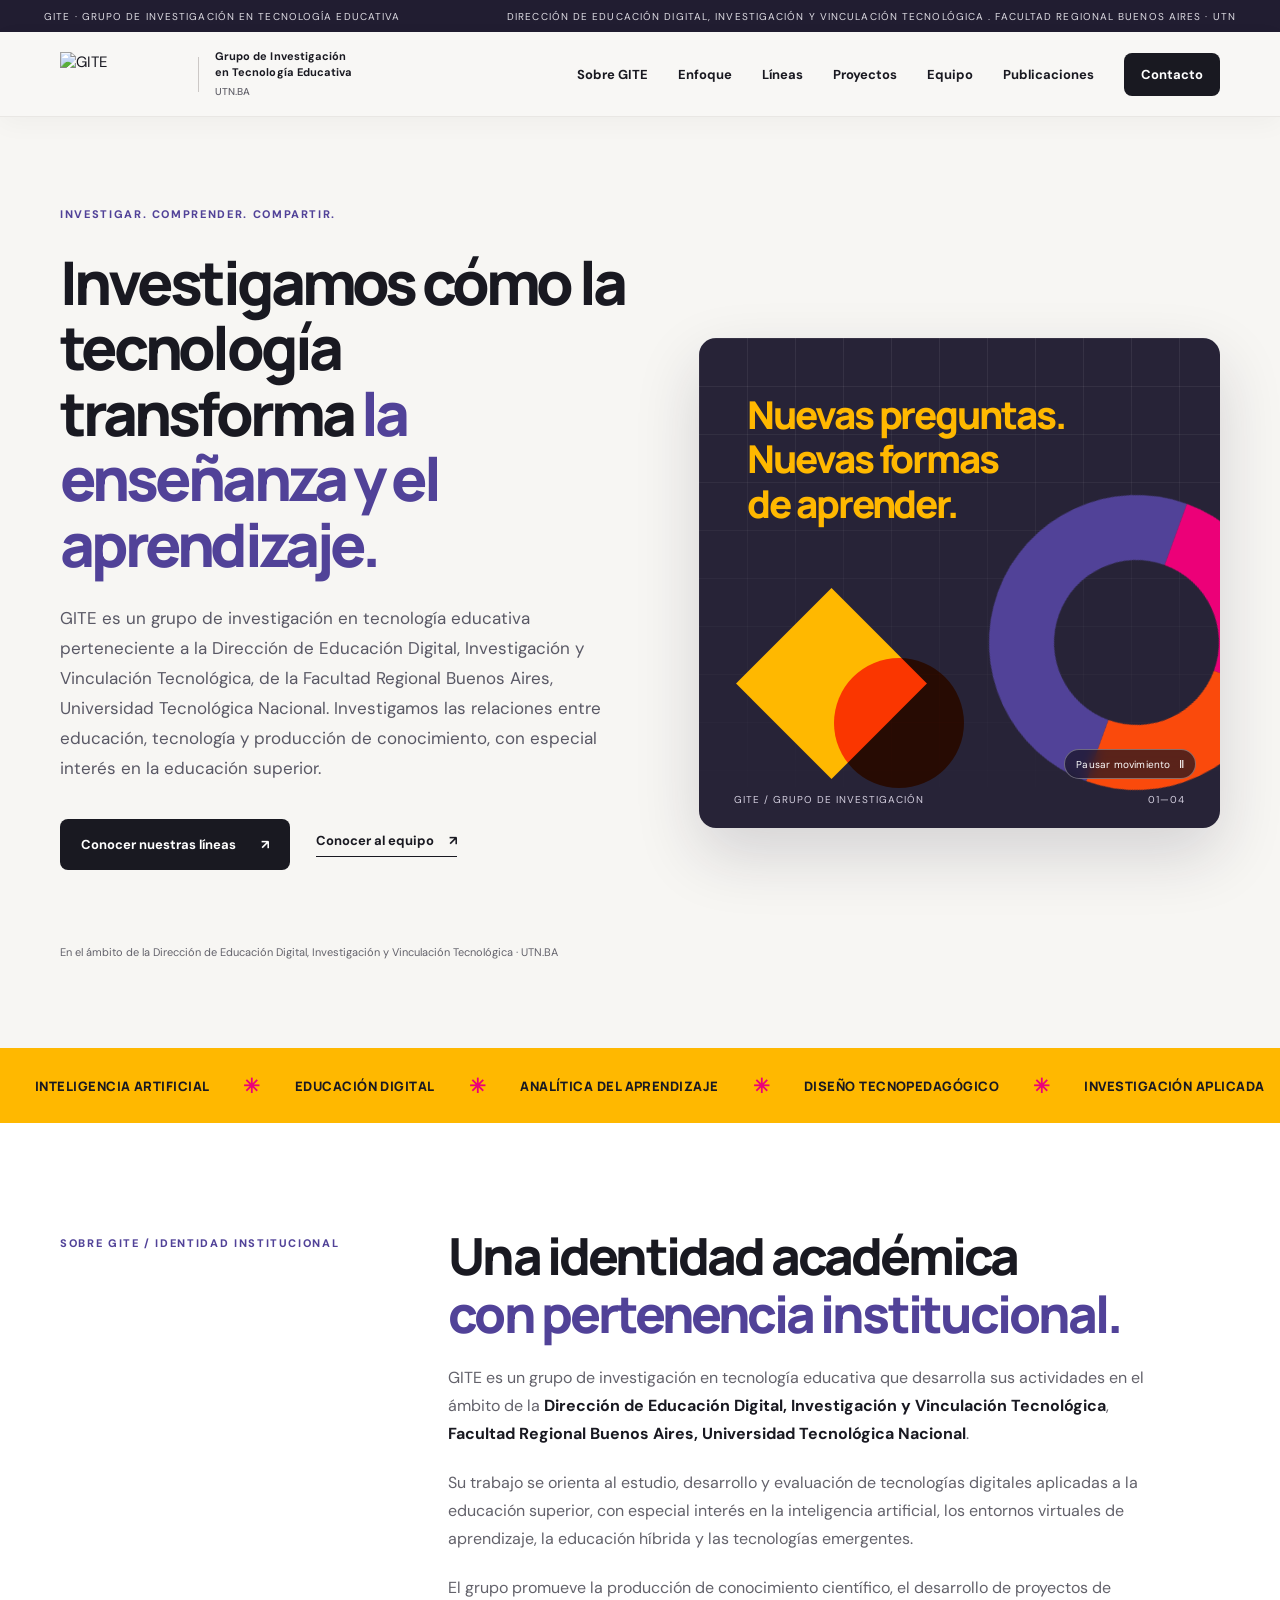
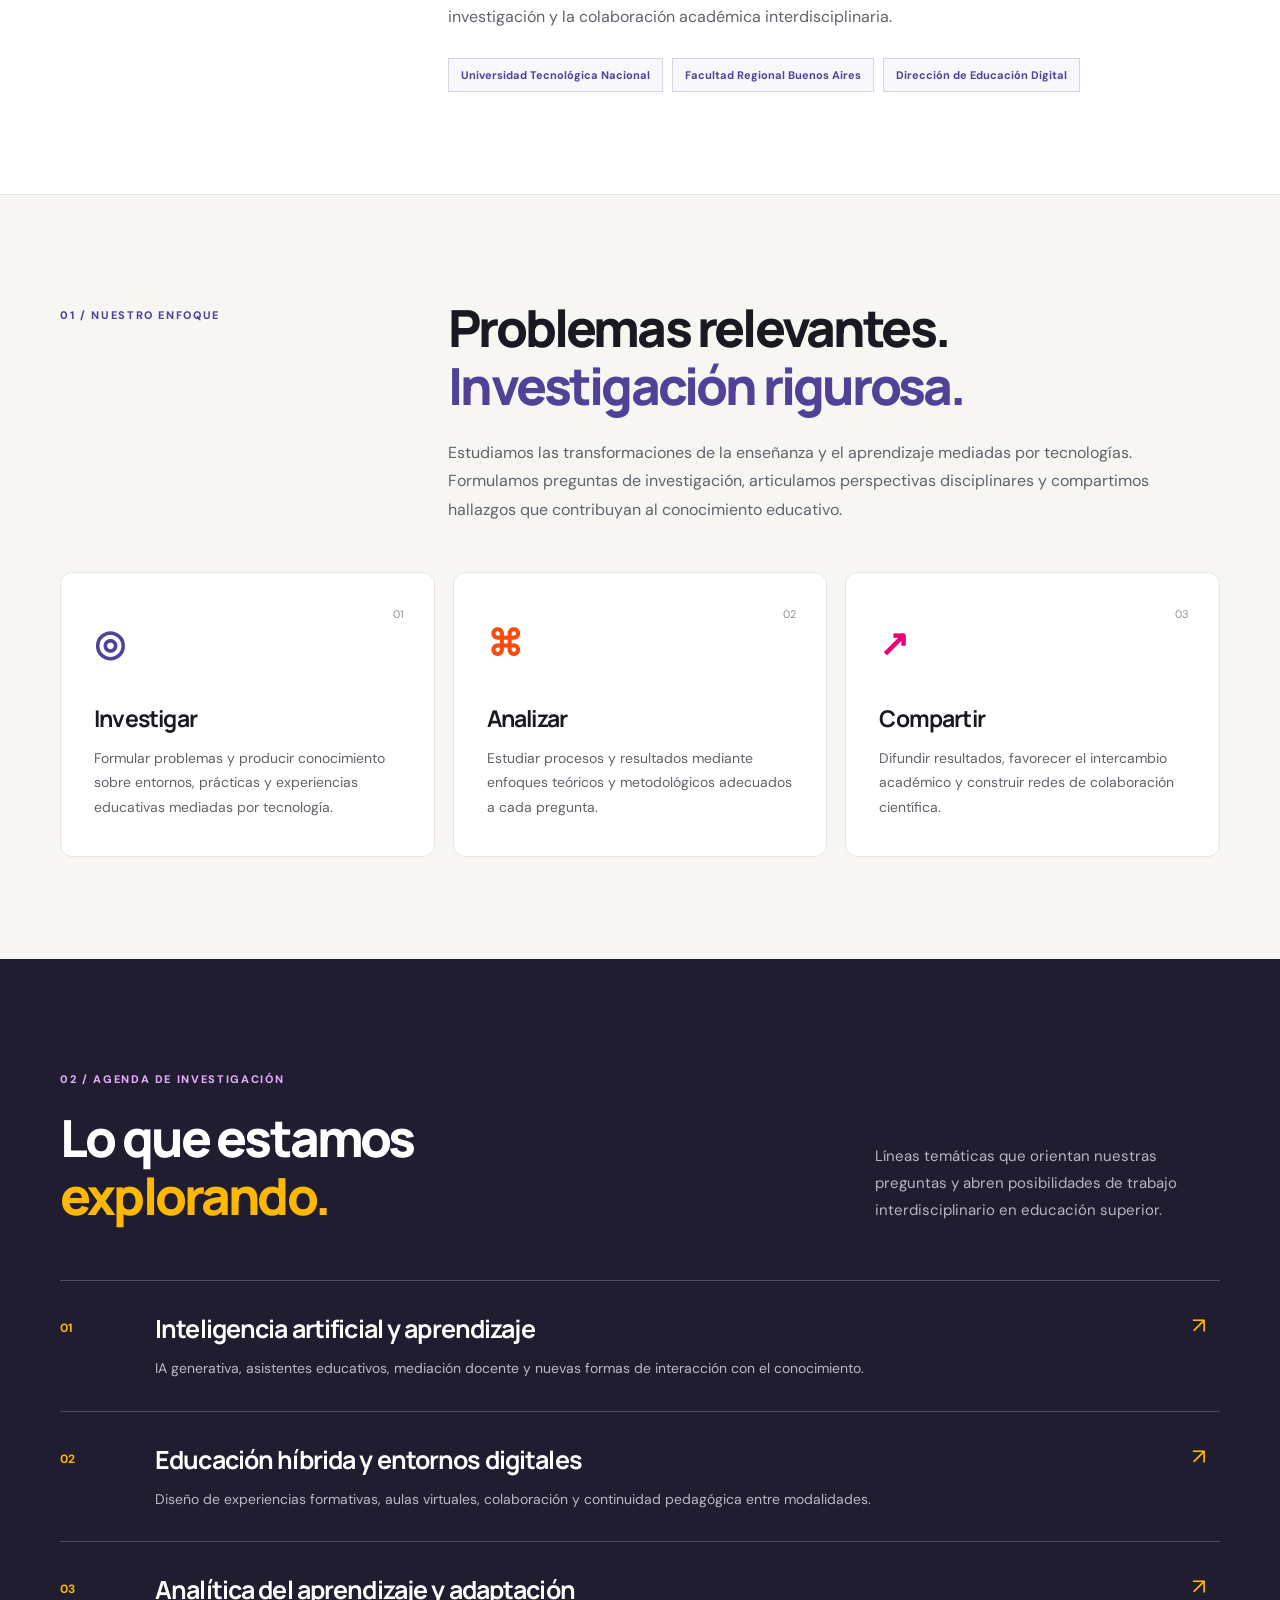
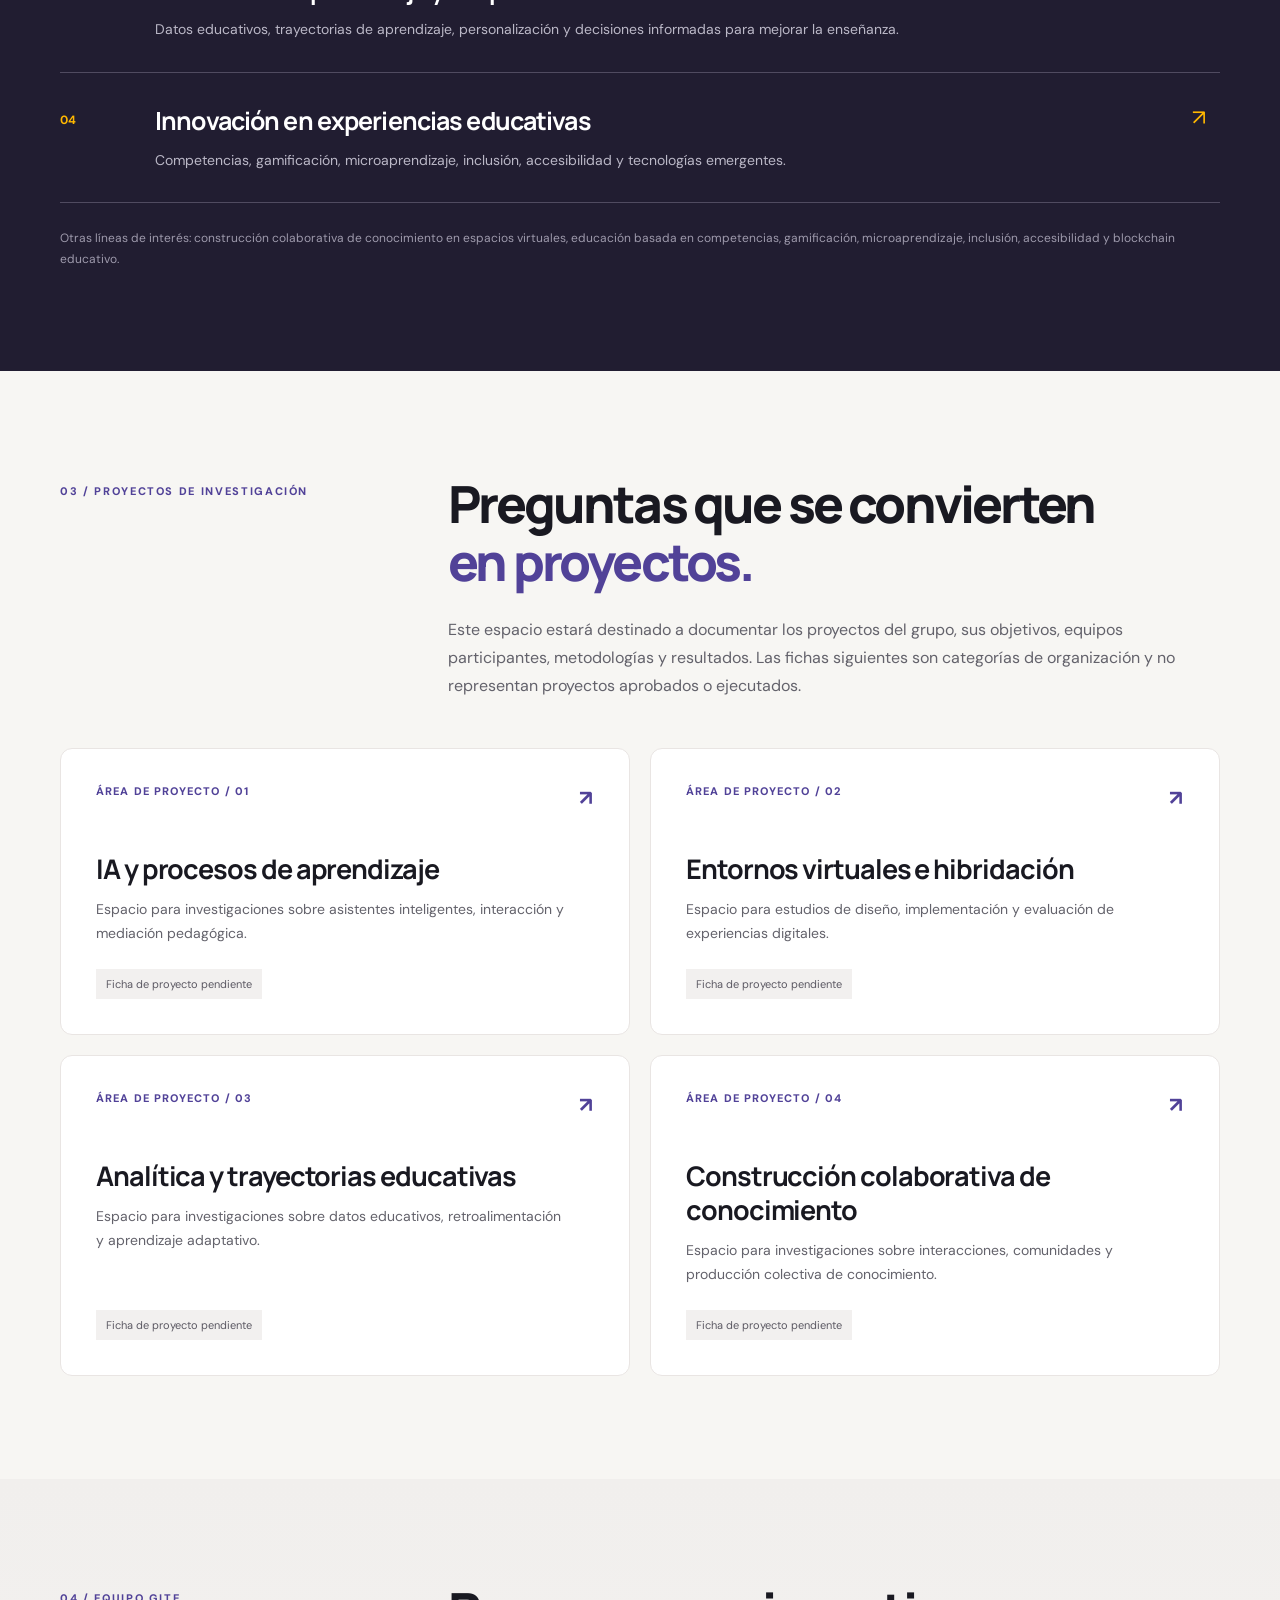
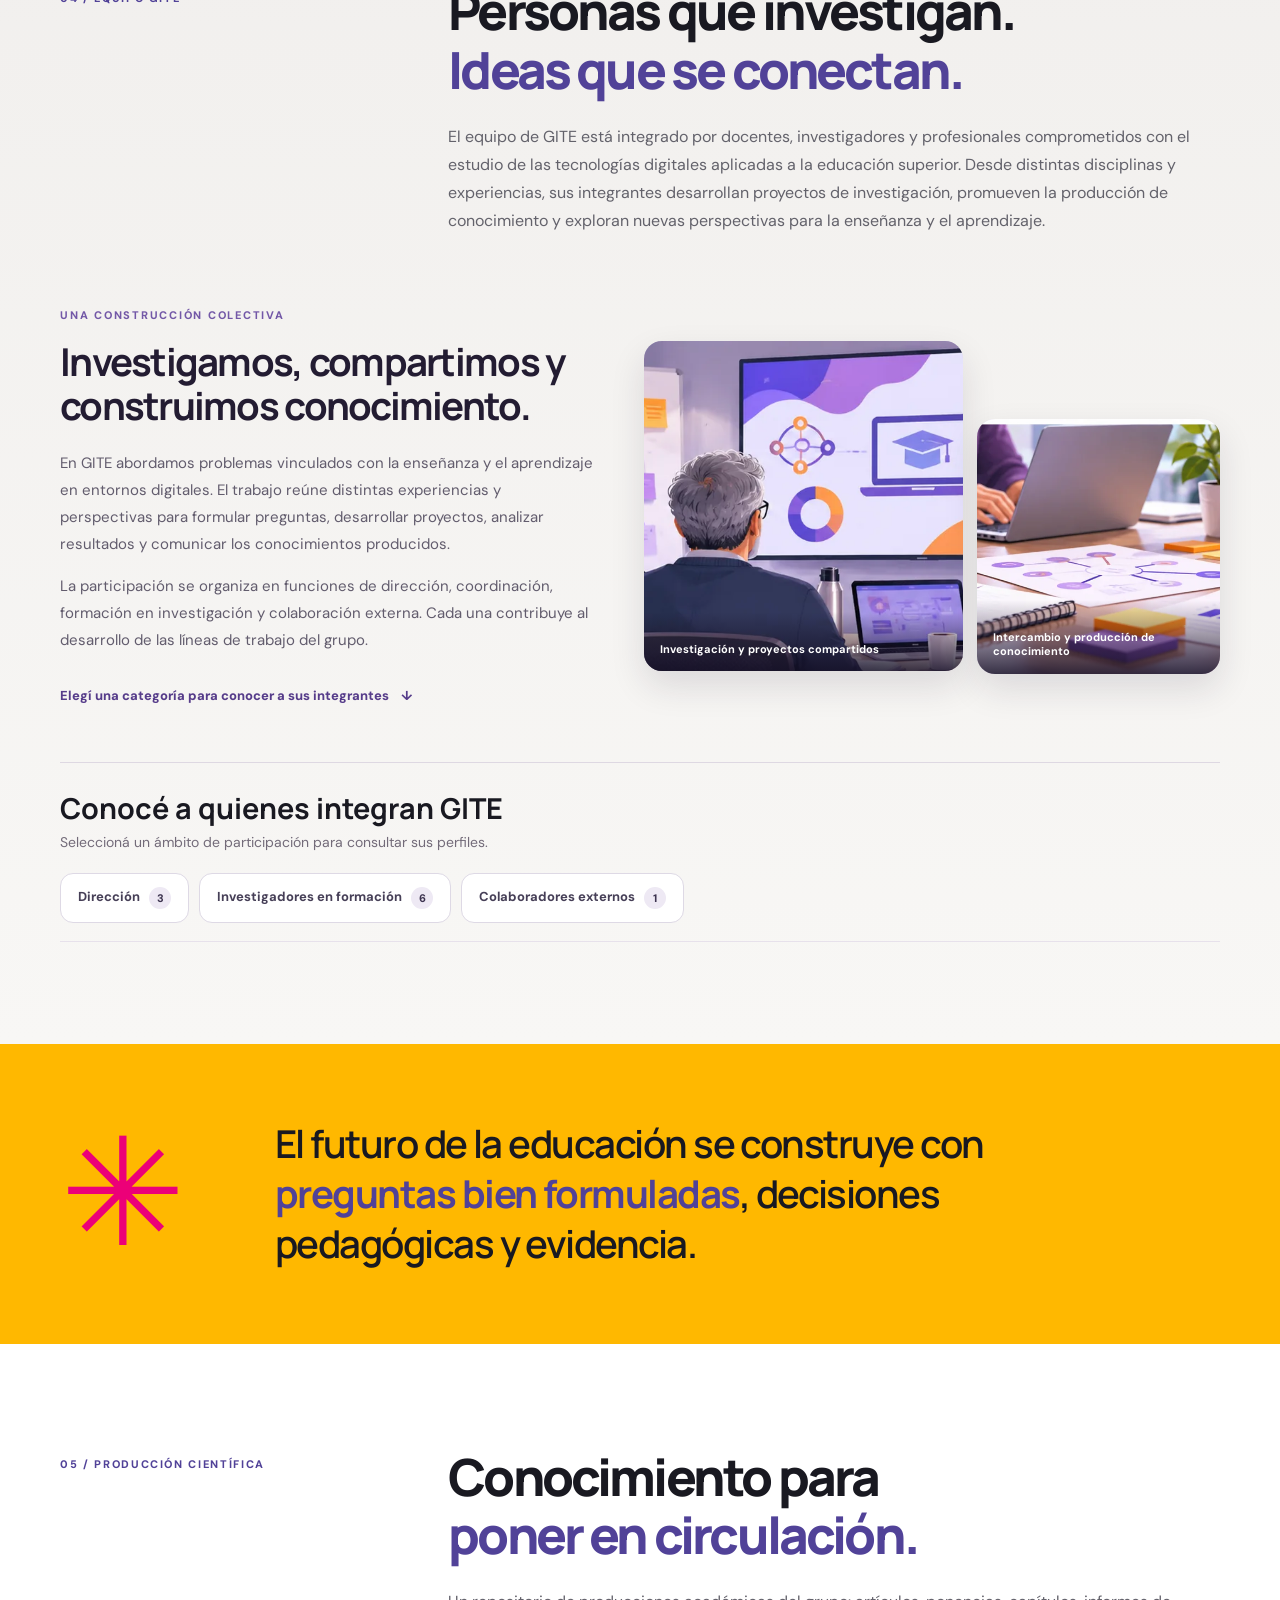
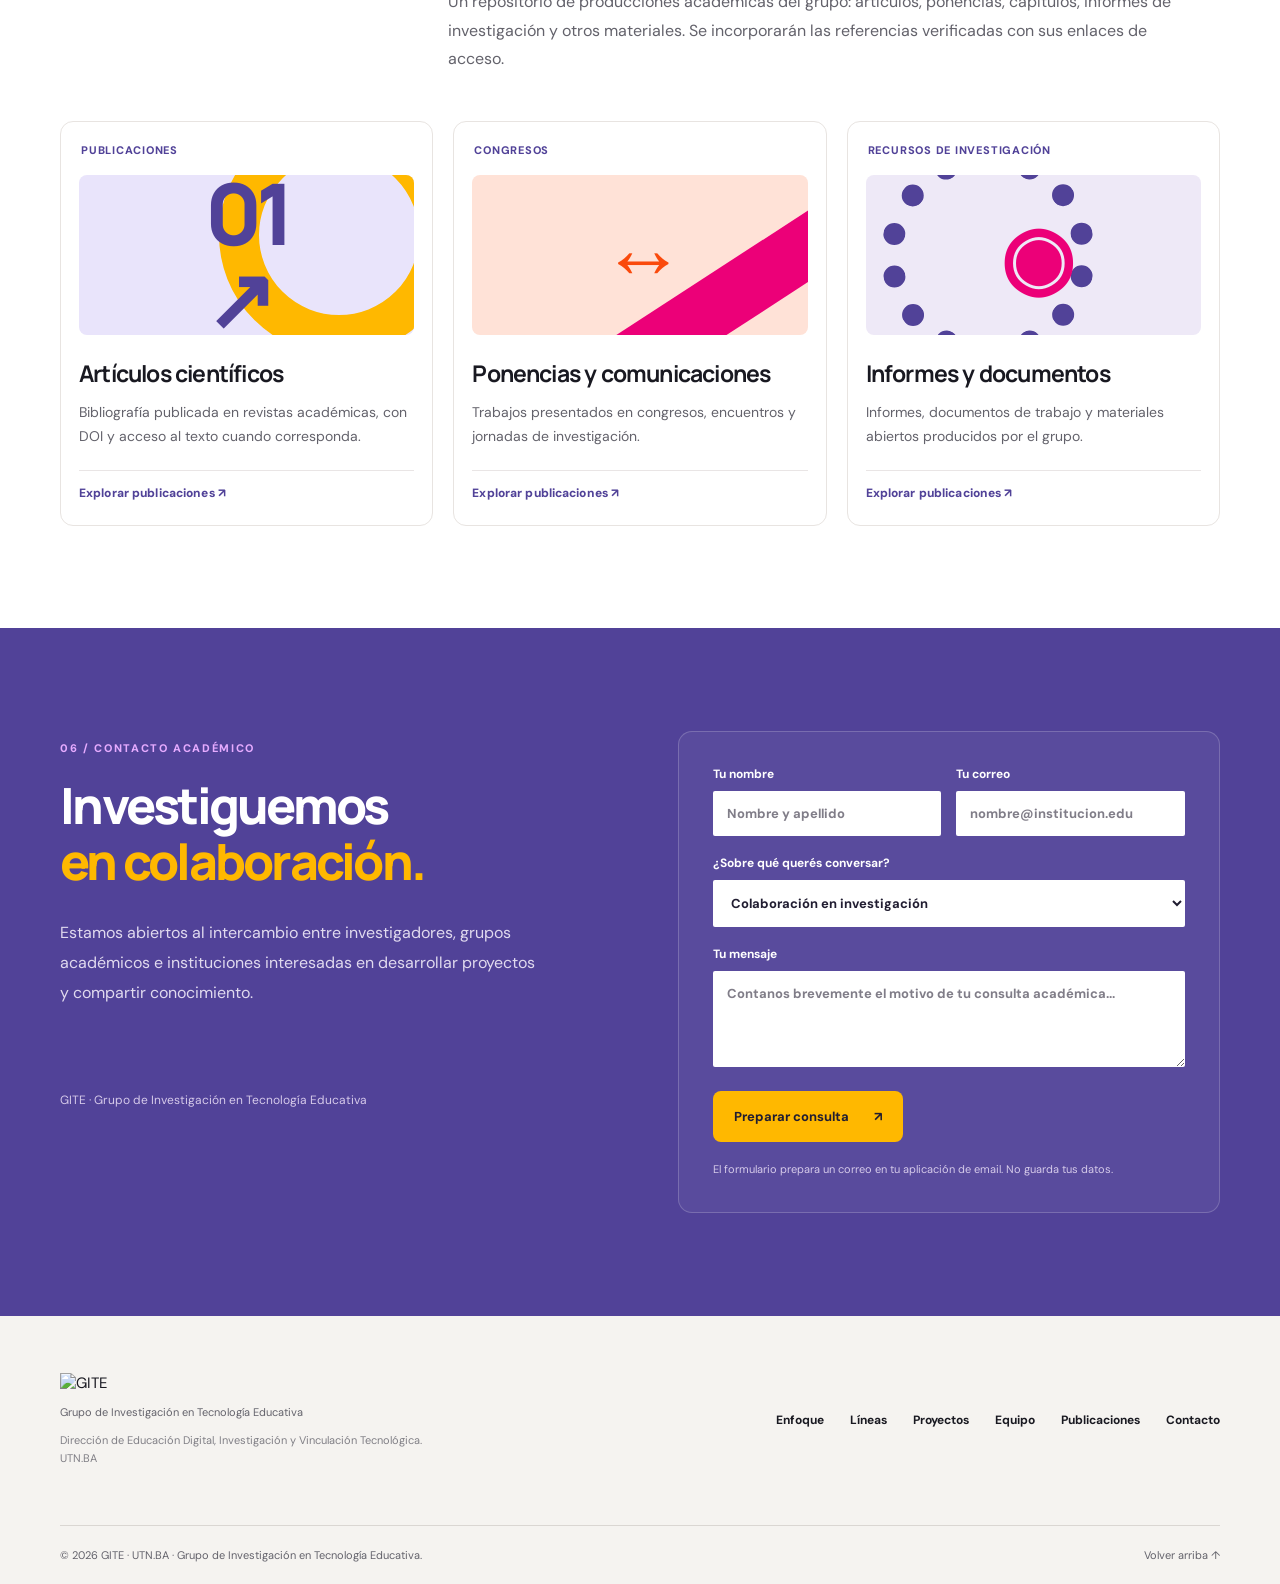
==== commit e0f07ffe: "Update index.html" ====
--- a/index.html
+++ b/index.html
@@ -68,7 +68,7 @@
   <div class="team-explore-heading"><h3>Conocé a quienes integran GITE</h3><p>Seleccioná un ámbito de participación para consultar sus perfiles.</p></div>
   <div class="team-tabs" aria-label="Categorías del equipo">
     <button class="team-tab" type="button" aria-pressed="false" aria-controls="panel-equipo" data-team-category="direccion">Dirección <span class="team-tab-count" data-count="direccion"></span></button>
-    <button class="team-tab" type="button" aria-pressed="false" aria-controls="panel-equipo" data-team-category="coordinacion">Coordinación de proyectos <span class="team-tab-count" data-count="coordinacion"></span></button>
+    <!--<button class="team-tab" type="button" aria-pressed="false" aria-controls="panel-equipo" data-team-category="coordinacion">Coordinación de proyectos <span class="team-tab-count" data-count="coordinacion"></span></button>-->
     <button class="team-tab" type="button" aria-pressed="false" aria-controls="panel-equipo" data-team-category="formacion">Investigadores en formación <span class="team-tab-count" data-count="formacion"></span></button>
     <button class="team-tab" type="button" aria-pressed="false" aria-controls="panel-equipo" data-team-category="externos">Colaboradores externos <span class="team-tab-count" data-count="externos"></span></button>
   </div>
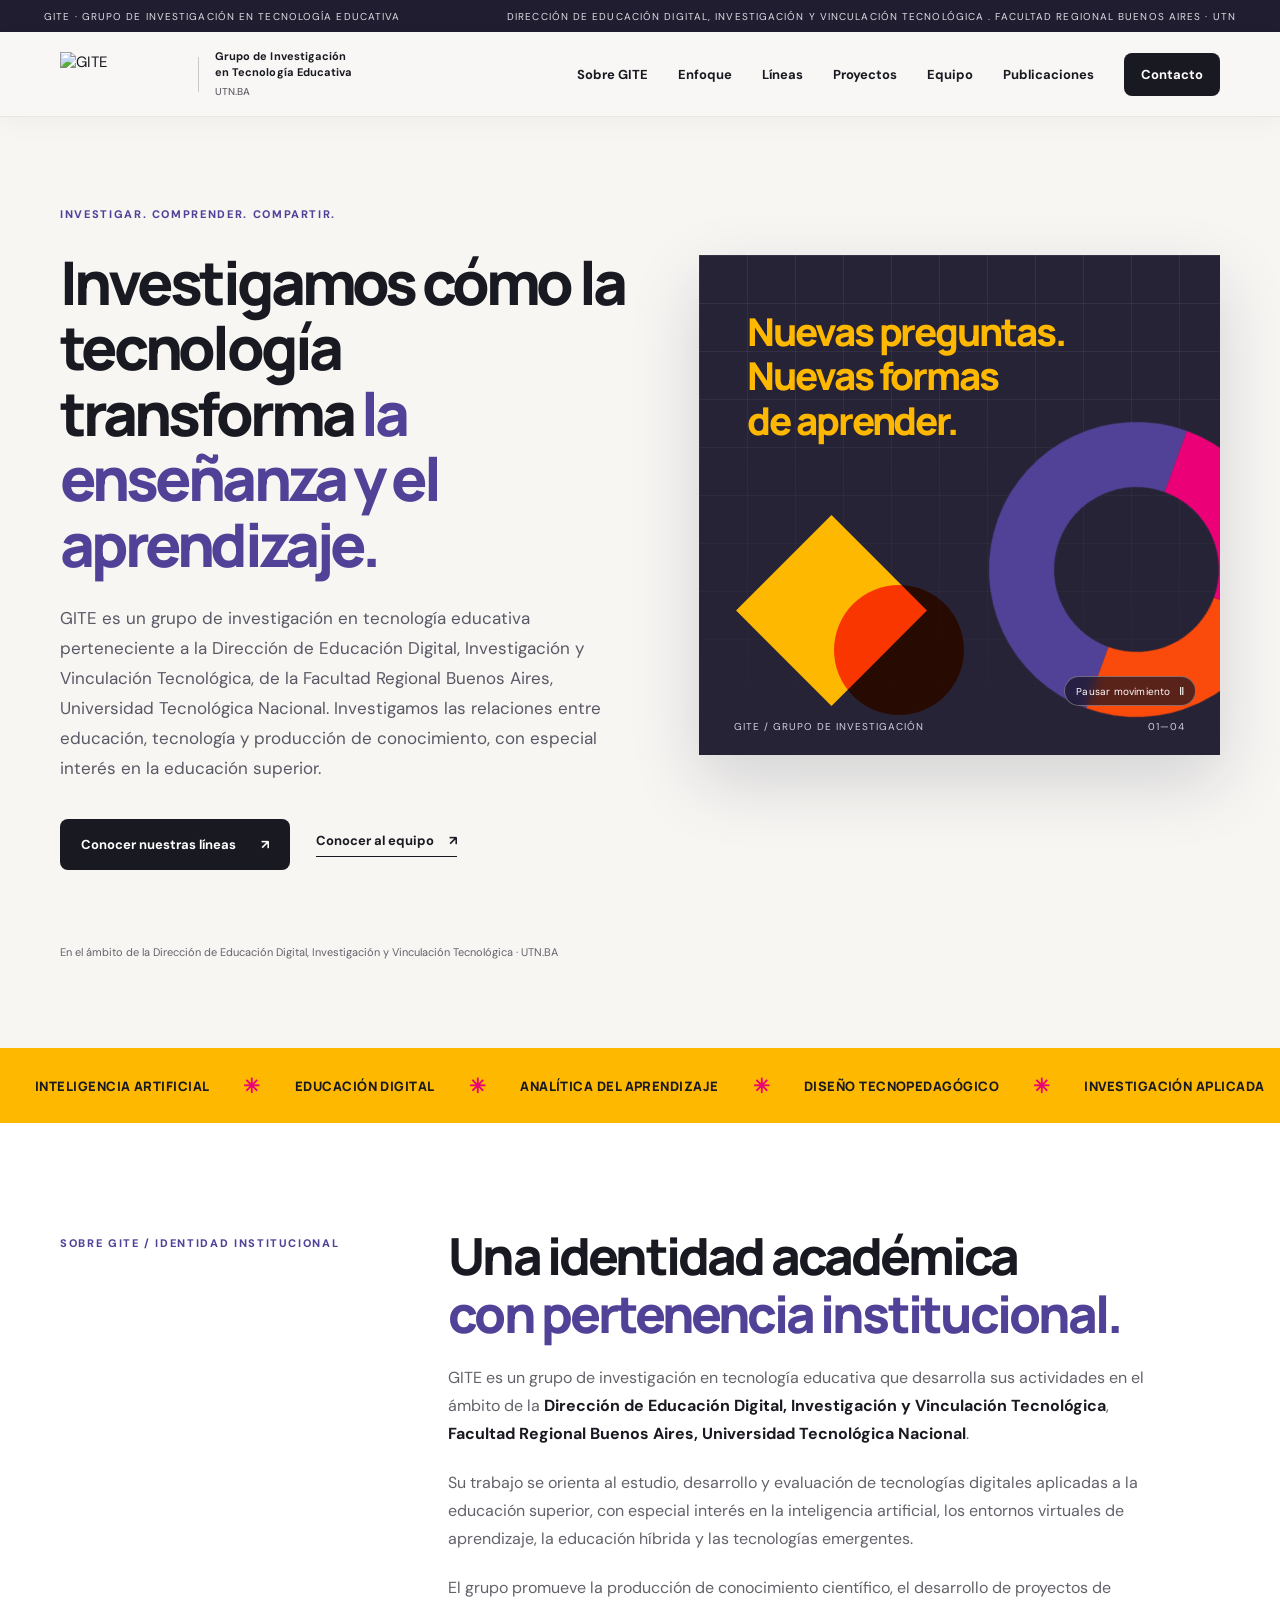
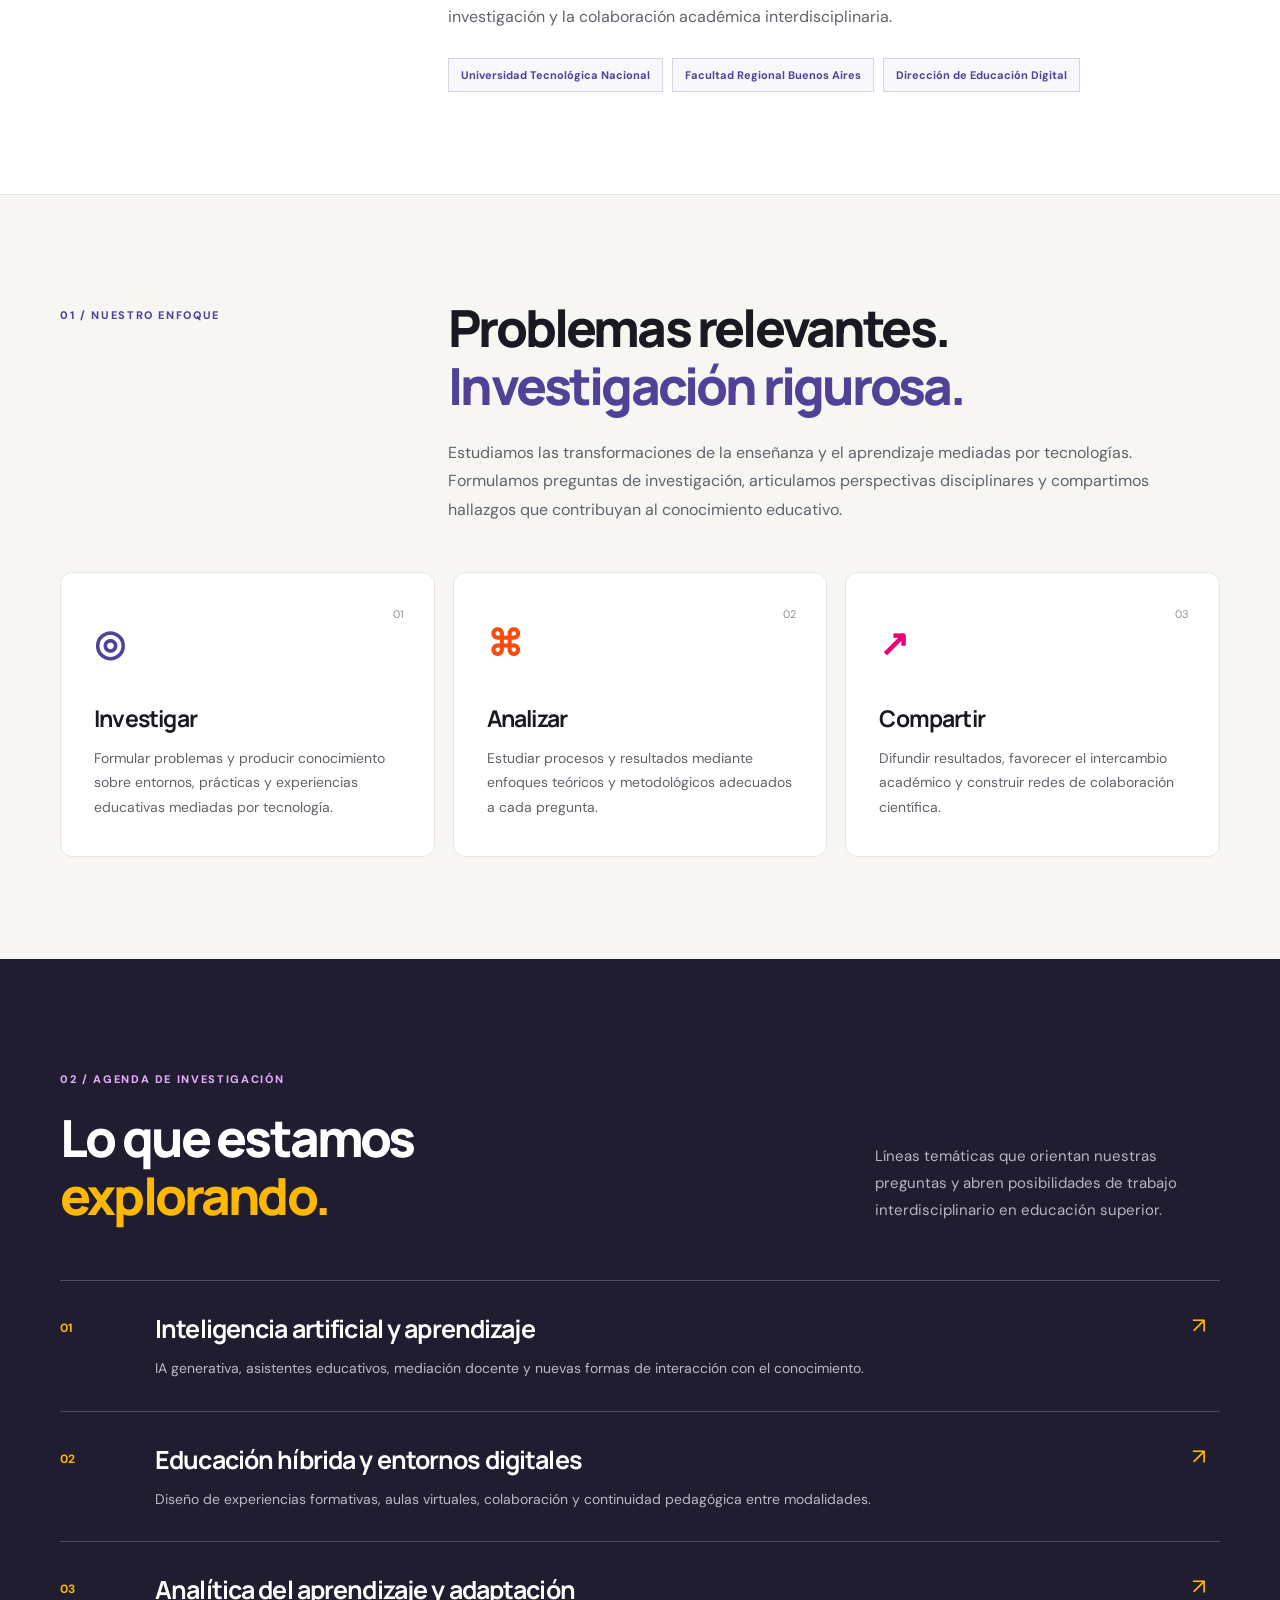
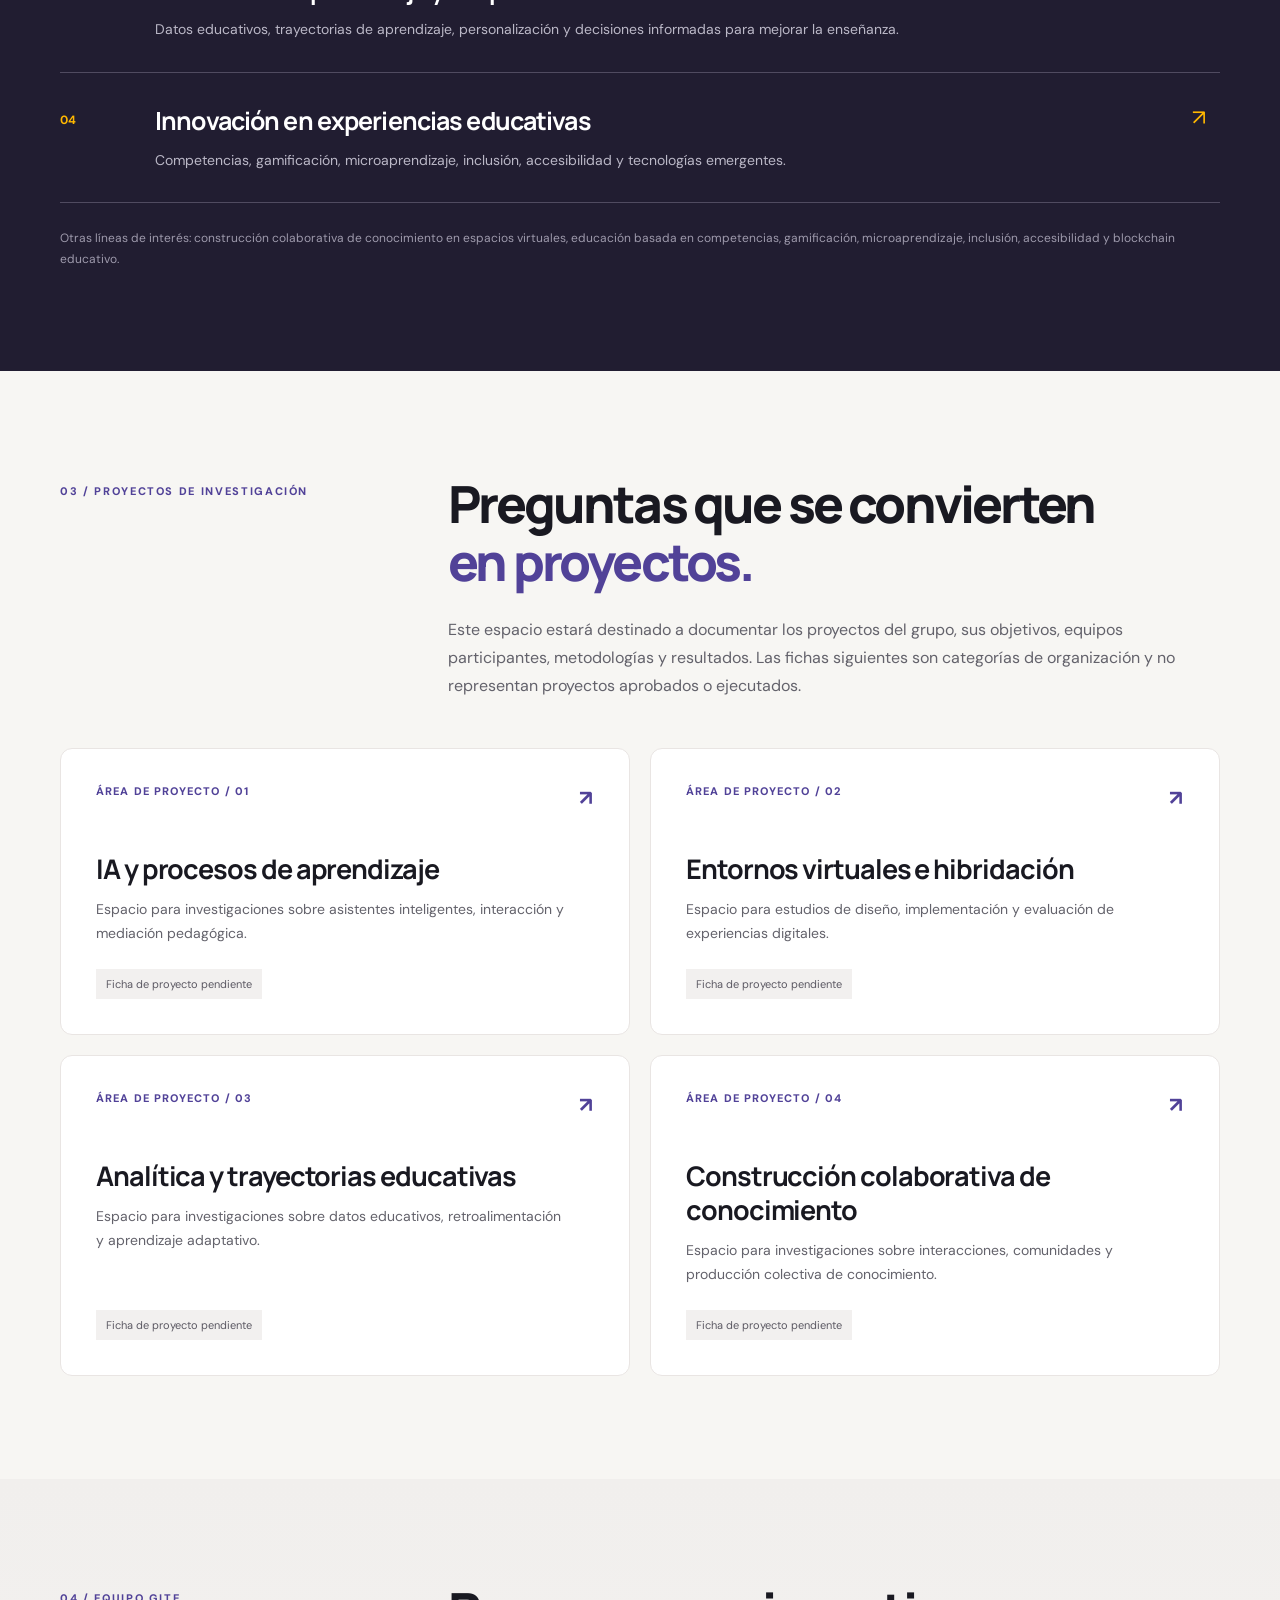
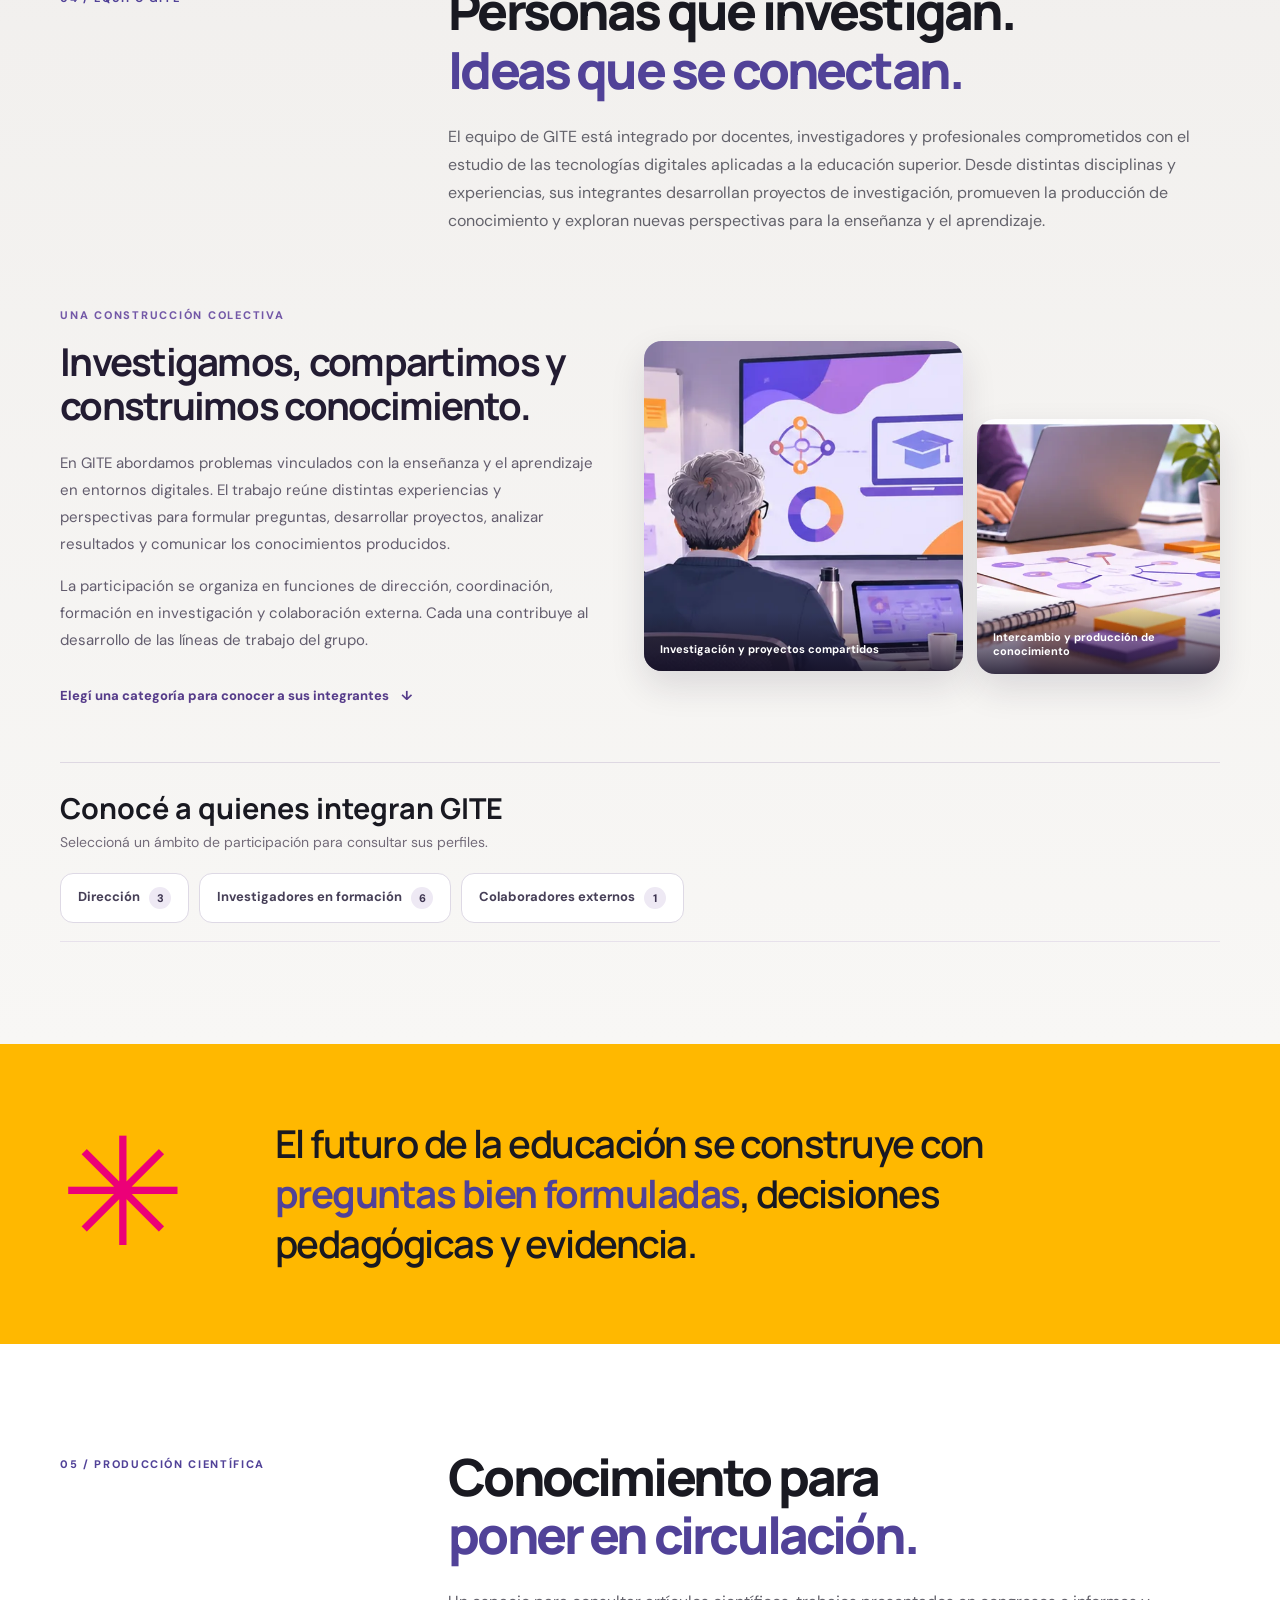
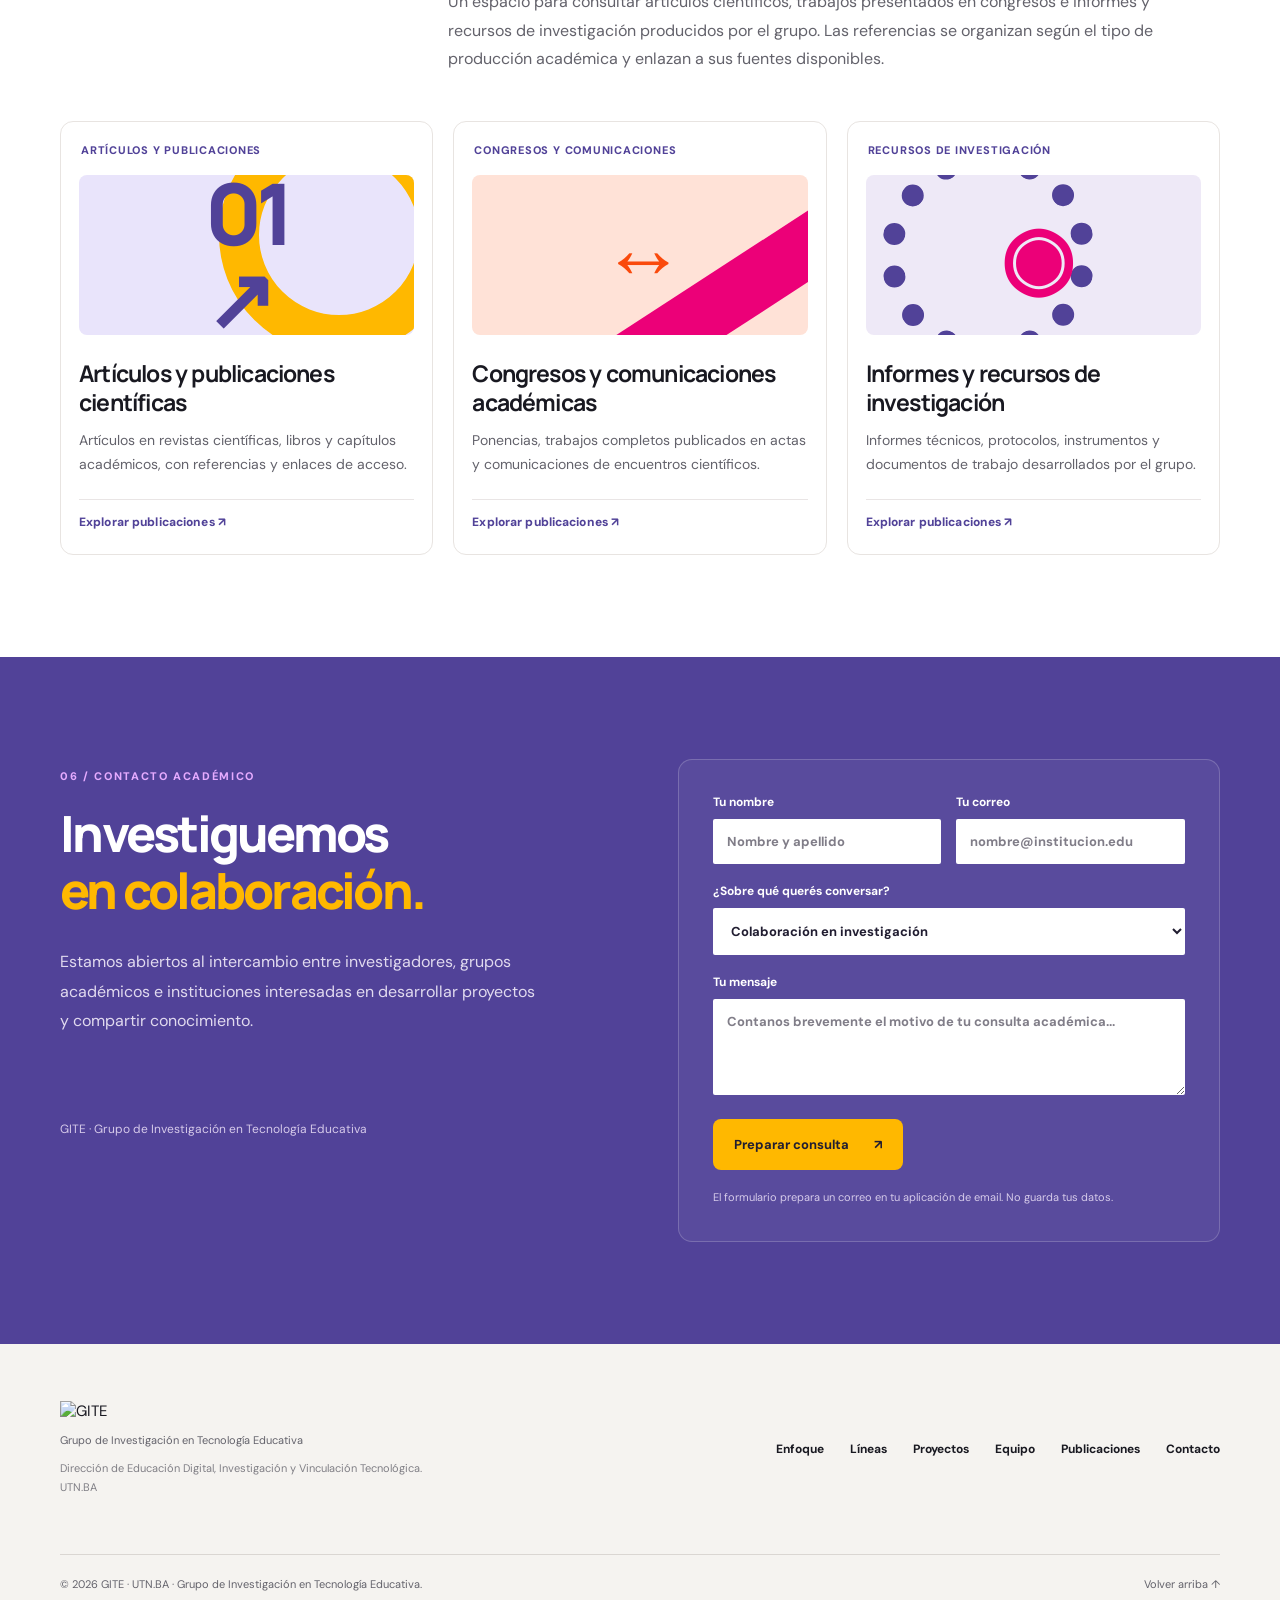
==== commit a4339c0e: "Add files via upload" ====
--- a/index.html
+++ b/index.html
@@ -82,7 +82,7 @@
 </div>
 </section>
 <section class="manifesto"><div class="container manifesto-layout"><div aria-hidden="true" class="manifesto-symbol">✳</div><p>El futuro de la educación se construye con <strong>preguntas bien formuladas</strong>, decisiones pedagógicas y evidencia.</p></div></section>
-<section class="section-pad perspectives" id="publicaciones"><div class="container"><div class="section-intro reveal"><div class="section-label">05 / PRODUCCIÓN CIENTÍFICA</div><div><h2>Conocimiento para<br/><span>poner en circulación.</span></h2><p>Un repositorio de producciones académicas del grupo: artículos, ponencias, capítulos, informes de investigación y otros materiales. Se incorporarán las referencias verificadas con sus enlaces de acceso.</p></div></div><div class="insight-grid"><article class="insight-card reveal"><span class="insight-category">PUBLICACIONES</span><div aria-hidden="true" class="insight-art art-1"><span>01<br/>↗</span></div><a aria-label="Explorar Artículos científicos" class="publication-card-link" href="articulos-cientificos.html"><h3>Artículos científicos</h3></a><p>Bibliografía publicada en revistas académicas, con DOI y acceso al texto cuando corresponda.</p><a class="publication-card-cta" href="articulos-cientificos.html">Explorar publicaciones ↗</a></article><article class="insight-card reveal"><span class="insight-category">CONGRESOS</span><div aria-hidden="true" class="insight-art art-2"><span>↔</span></div><a aria-label="Explorar Ponencias y comunicaciones" class="publication-card-link" href="ponencias-comunicaciones.html"><h3>Ponencias y comunicaciones</h3></a><p>Trabajos presentados en congresos, encuentros y jornadas de investigación.</p><a class="publication-card-cta" href="ponencias-comunicaciones.html">Explorar publicaciones ↗</a></article><article class="insight-card reveal"><span class="insight-category">RECURSOS DE INVESTIGACIÓN</span><div aria-hidden="true" class="insight-art art-3"><span>◉</span></div><a aria-label="Explorar Informes y documentos" class="publication-card-link" href="informes-documentos.html"><h3>Informes y documentos</h3></a><p>Informes, documentos de trabajo y materiales abiertos producidos por el grupo.</p><a class="publication-card-cta" href="informes-documentos.html">Explorar publicaciones ↗</a></article></div></div></section>
+<section class="section-pad perspectives" id="publicaciones"><div class="container"><div class="section-intro reveal"><div class="section-label">05 / PRODUCCIÓN CIENTÍFICA</div><div><h2>Conocimiento para<br/><span>poner en circulación.</span></h2><p>Un espacio para consultar artículos científicos, trabajos presentados en congresos e informes y recursos de investigación producidos por el grupo. Las referencias se organizan según el tipo de producción académica y enlazan a sus fuentes disponibles.</p></div></div><div class="insight-grid"><article class="insight-card reveal"><span class="insight-category">ARTÍCULOS Y PUBLICACIONES</span><div aria-hidden="true" class="insight-art art-1"><span>01<br/>↗</span></div><a aria-label="Explorar Artículos y publicaciones científicas" class="publication-card-link" href="articulos-cientificos.html"><h3>Artículos y publicaciones científicas</h3></a><p>Artículos en revistas científicas, libros y capítulos académicos, con referencias y enlaces de acceso.</p><a class="publication-card-cta" href="articulos-cientificos.html">Explorar publicaciones ↗</a></article><article class="insight-card reveal"><span class="insight-category">CONGRESOS Y COMUNICACIONES</span><div aria-hidden="true" class="insight-art art-2"><span>↔</span></div><a aria-label="Explorar Congresos y comunicaciones académicas" class="publication-card-link" href="ponencias-comunicaciones.html"><h3>Congresos y comunicaciones académicas</h3></a><p>Ponencias, trabajos completos publicados en actas y comunicaciones de encuentros científicos.</p><a class="publication-card-cta" href="ponencias-comunicaciones.html">Explorar publicaciones ↗</a></article><article class="insight-card reveal"><span class="insight-category">RECURSOS DE INVESTIGACIÓN</span><div aria-hidden="true" class="insight-art art-3"><span>◉</span></div><a aria-label="Explorar Informes y recursos de investigación" class="publication-card-link" href="informes-documentos.html"><h3>Informes y recursos de investigación</h3></a><p>Informes técnicos, protocolos, instrumentos y documentos de trabajo desarrollados por el grupo.</p><a class="publication-card-cta" href="informes-documentos.html">Explorar publicaciones ↗</a></article></div></div></section>
 <section class="contact section-pad" id="contacto"><div class="container contact-layout"><div class="reveal"><div class="section-label light">06 / CONTACTO ACADÉMICO</div><h2>Investiguemos<br/><em>en colaboración.</em></h2><p>Estamos abiertos al intercambio entre investigadores, grupos académicos e instituciones interesadas en desarrollar proyectos y compartir conocimiento.</p><div class="contact-mini">GITE · Grupo de Investigación en Tecnología Educativa</div></div><form class="contact-form reveal" id="contact-form"><div class="form-row"><label>Tu nombre<input autocomplete="name" name="nombre" placeholder="Nombre y apellido" required="" type="text"/></label><label>Tu correo<input autocomplete="email" name="email" placeholder="nombre@institucion.edu" required="" type="email"/></label></div><label>¿Sobre qué querés conversar?<select name="tema"><option>Colaboración en investigación</option><option>Proyecto interinstitucional</option><option>Publicaciones y congresos</option><option>Participación académica</option><option>Otra consulta</option></select></label><label>Tu mensaje<textarea name="mensaje" placeholder="Contanos brevemente el motivo de tu consulta académica..." required="" rows="4"></textarea></label><button class="btn btn-light" type="submit">Preparar consulta <span aria-hidden="true">↗</span></button><p aria-live="polite" class="form-hint" id="form-status" role="status">El formulario prepara un correo en tu aplicación de email. No guarda tus datos.</p></form></div></section>
 </main>
 <footer class="footer"><div class="container footer-main"><div class="footer-brand"><img alt="GITE" height="50" src="assets/gite-logo.png" width="136"/><p>Grupo de Investigación en Tecnología Educativa</p><p class="footer-institution">Dirección de Educación Digital, Investigación y Vinculación Tecnológica.<br/>UTN.BA</p></div><div class="footer-links"><a href="#enfoque">Enfoque</a><a href="#investigacion">Líneas</a><a href="#proyectos">Proyectos</a><a href="#equipo">Equipo</a><a href="#publicaciones">Publicaciones</a><a href="#contacto">Contacto</a></div></div><div class="container footer-bottom"><span>© <span id="year"></span> GITE · UTN.BA · Grupo de Investigación en Tecnología Educativa.</span><a href="#inicio">Volver arriba ↑</a></div></footer>
--- a/styles.css
+++ b/styles.css
@@ -1,5 +1,5 @@
 @import url('https://fonts.googleapis.com/css2?family=DM+Sans:wght@400;500;600;700&family=Manrope:wght@400;500;600;700;800&display=swap');
-:root{--ink:#191921;--muted:#63626b;--off:#f8f7f5;--white:#fff;--violet:#514298;--pink:#ec0078;--orange:#fa4a0c;--yellow:#ffb800;--night:#1d1b2a;--border:#dedbd8}*{box-sizing:border-box}html{scroll-behavior:smooth;scroll-padding-top:105px}body{margin:0;color:var(--ink);background:var(--off);font-family:'DM Sans',Arial,sans-serif;-webkit-font-smoothing:antialiased}a{color:inherit;text-decoration:none}button,input,textarea,select{font:inherit}button,a,input,textarea,select{-webkit-tap-highlight-color:transparent}a:focus-visible,button:focus-visible,input:focus-visible,select:focus-visible,textarea:focus-visible{outline:3px solid var(--pink);outline-offset:4px}.container{width:min(1200px,calc(100% - 88px));margin:auto}.section-pad{padding:112px 0}.topline{min-height:32px;display:flex;align-items:center;justify-content:space-between;background:var(--night);color:#dedce3;padding:0 max(44px,calc((100vw - 1200px)/2));font-size:10px;letter-spacing:.11em;text-transform:uppercase}.site-header{position:sticky;top:0;z-index:20;background:rgba(248,247,245,.97);border-bottom:1px solid #e9e7e4;backdrop-filter:blur(16px)}.nav-bar{height:92px;display:flex;align-items:center;justify-content:space-between;gap:20px}.brand{display:flex;align-items:center;gap:16px;flex-shrink:0}.brand img{width:122px;height:auto;display:block}.brand-divider{height:35px;width:1px;background:#ccc8c6}.brand-caption{font-weight:700;font-size:11px;line-height:1.4;letter-spacing:.005em}.nav{display:flex;gap:30px;align-items:center}.nav>a{font-size:13px;font-weight:700;transition:color .2s}.nav>a:hover{color:var(--violet)}.nav .nav-cta{background:var(--ink);color:white;border-radius:3px;padding:13px 17px}.nav .nav-cta:hover{color:white;background:var(--violet)}.menu-toggle{display:none}.skip{position:absolute;left:10px;top:-60px;background:white;z-index:50;padding:12px}.skip:focus{top:10px}.hero{padding-top:85px;padding-bottom:100px}.hero-layout{display:grid;grid-template-columns:1.12fr .88fr;align-items:center;gap:65px}.eyebrow,.section-label{font-size:11px;letter-spacing:.15em;font-weight:800;color:var(--violet)}.eyebrow{display:flex;align-items:center;gap:12px}.eyebrow-line{display:inline-block;height:2px;width:26px;background:var(--orange)}h1,h2,h3,p{margin-top:0}h1,h2,h3{font-family:Manrope,Arial,sans-serif}h1{font-size:clamp(43px,4.7vw,72px);line-height:1.09;letter-spacing:-.065em;font-weight:800;margin:29px 0 27px}h1 em{color:var(--violet);font-style:normal}h2{font-size:clamp(37px,4vw,59px);line-height:1.14;letter-spacing:-.055em;margin:0;font-weight:800}h2 span{color:var(--violet)}.hero-lead{color:#595865;font-size:17px;line-height:1.85;max-width:570px}.hero-actions{display:flex;align-items:center;gap:26px;margin-top:35px;flex-wrap:wrap}.btn{border:0;display:inline-flex;align-items:center;justify-content:space-between;gap:25px;padding:17px 21px;font-weight:700;font-size:13px;cursor:pointer;border-radius:3px;transition:transform .2s,background .2s}.btn:hover{transform:translateY(-2px)}.btn-dark{background:var(--ink);color:white}.btn-dark:hover{background:var(--violet)}.btn-light{background:var(--yellow);color:var(--night)}.btn-light:hover{background:#ffd15b}.text-link{font-weight:700;font-size:13px;border-bottom:1px solid var(--ink);padding-bottom:7px}.text-link span{margin-left:12px}.hero-bottom{margin-top:75px;font-size:11px;color:var(--muted);display:flex;align-items:center;gap:9px}.mini-dot{width:7px;height:7px;border-radius:100%;background:var(--pink)}.hero-visual{min-height:490px;overflow:hidden;position:relative;background:#272337;color:white;border-radius:2px}.visual-grid{position:absolute;inset:0;background-image:linear-gradient(#ffffff12 1px,transparent 1px),linear-gradient(90deg,#ffffff12 1px,transparent 1px);background-size:48px 48px;mask-image:linear-gradient(to bottom,black,transparent)}.visual-title{position:absolute;top:55px;left:48px;z-index:3;font:800 clamp(31px,3vw,44px)/1.16 Manrope;letter-spacing:-.055em}.visual-title span{color:var(--yellow)}.shape{position:absolute}.shape-one{width:295px;height:295px;border:65px solid var(--violet);border-right-color:var(--pink);border-bottom-color:var(--orange);border-radius:50%;right:-64px;bottom:38px;transform:rotate(-25deg)}.shape-two{height:135px;width:135px;background:var(--yellow);left:65px;bottom:77px;transform:rotate(45deg)}.shape-three{height:130px;width:130px;background:var(--orange);left:135px;bottom:40px;mix-blend-mode:multiply;border-radius:50%}.visual-bottom{position:absolute;bottom:22px;left:35px;right:35px;display:flex;justify-content:space-between;font-size:10px;letter-spacing:.1em;color:#d4cfdf}.ticker{background:var(--yellow);padding:24px 0;overflow:hidden}.ticker-inner{width:max-content;min-width:100%;display:flex;justify-content:space-around;align-items:center;gap:34px;padding:0 35px;font:800 13px Manrope;letter-spacing:.035em}.ticker-inner i{font-size:20px;font-style:normal;color:var(--pink)}.section-intro{display:grid;grid-template-columns:1fr 2fr;gap:60px;margin-bottom:57px}.section-intro p{margin:25px 0 0;max-width:660px;line-height:1.9;color:var(--muted);font-size:16px}.section-label{padding-top:10px}.principles{display:grid;grid-template-columns:repeat(3,1fr);gap:20px}.principle{background:white;min-height:300px;padding:33px;border:1px solid #e8e5e2;position:relative}.principle-no{font-size:11px;color:#918f99;position:absolute;right:30px;top:34px}.principle-icon{font:700 36px Manrope;margin:12px 0 35px}.purple{color:var(--violet)}.orange{color:var(--orange)}.pink{color:var(--pink)}.principle h3{font-size:23px;letter-spacing:-.035em;margin-bottom:12px}.principle p{line-height:1.75;color:var(--muted);font-size:14px;margin:0}.research{background:var(--night);color:#fff}.research-top{display:flex;justify-content:space-between;align-items:end;gap:50px;margin-bottom:56px}.research-top h2 em,.contact h2 em{color:var(--yellow);font-style:normal}.research-top p{color:#b8b5c6;max-width:345px;line-height:1.8;margin:0}.section-label.light{color:#e6abff;margin-bottom:22px}.research-item{display:grid;grid-template-columns:75px 1fr 28px;gap:20px;align-items:start;border-top:1px solid #504b60;padding:30px 0}.research-item:last-child{border-bottom:1px solid #504b60}.research-index{color:var(--yellow);font-size:12px;font-weight:700;padding-top:9px}.research-item h3{font-size:25px;letter-spacing:-.035em;margin-bottom:10px}.research-item p{max-width:750px;color:#bbb8c7;line-height:1.75;margin:0;font-size:14px}.research-mark{color:var(--yellow);font-size:22px}.research-note{font-size:12px;line-height:1.7;color:#9e9aac;margin:25px 0 0}.services{display:grid;grid-template-columns:repeat(2,1fr);gap:18px}.service-card{min-height:320px;background:white;border:1px solid #e9e5e3;padding:35px;display:flex;flex-direction:column;transition:transform .2s,border-color .2s}.service-card:hover{transform:translateY(-4px);border-color:var(--violet)}.service-top{display:flex;justify-content:space-between;color:var(--violet);font-size:11px;letter-spacing:.1em;font-weight:800}.service-top span:last-child{font-size:21px}.service-card h3{margin:40px 0 12px;max-width:440px;font-size:27px;line-height:1.25;letter-spacing:-.04em}.service-card p{line-height:1.7;color:var(--muted);font-size:14px;max-width:475px}.tag-list{display:flex;gap:7px;flex-wrap:wrap;margin-top:auto;padding-top:10px}.tag-list span{background:#f2f0ef;padding:8px 10px;font-size:11px;color:#5c5963}.manifesto{background:var(--yellow);padding:75px 0}.manifesto-layout{display:grid;grid-template-columns:180px 1fr;gap:35px;align-items:center}.manifesto-symbol{font-size:150px;line-height:1;color:var(--pink)}.manifesto p{font:600 clamp(26px,3vw,45px)/1.3 Manrope;letter-spacing:-.04em;margin:0;max-width:850px}.manifesto strong{color:var(--violet)}.perspectives{background:white}.insight-grid{display:grid;grid-template-columns:repeat(3,1fr);gap:25px}.insight-card{border-top:1px solid #d9d5d1;padding-top:19px}.insight-category{font-size:11px;font-weight:800;letter-spacing:.07em;color:var(--violet)}.insight-art{height:185px;margin:20px 0 25px;overflow:hidden;display:flex;align-items:center;justify-content:center;position:relative}.insight-art span{font:800 85px/1 Manrope;letter-spacing:-.08em;z-index:2}.art-1{background:#e9e4fb;color:var(--violet)}.art-1:before{content:'';position:absolute;width:160px;height:160px;border:40px solid #ffb800;border-radius:50%;right:-45px;top:-60px}.art-2{background:#ffe2d7;color:var(--orange)}.art-2:before{content:'';position:absolute;width:250px;height:60px;background:var(--pink);transform:rotate(-33deg);right:-50px;bottom:10px}.art-3{background:#eee9f7;color:var(--pink)}.art-3:before{content:'';position:absolute;width:170px;height:170px;border:22px dotted var(--violet);border-radius:50%;left:15px}.insight-card h3{font-size:21px;line-height:1.35;letter-spacing:-.035em;min-height:58px}.insight-card p{color:var(--muted);font-size:14px;line-height:1.7}.editor-note{color:#87818a;font-size:11px;margin:30px 0 0;line-height:1.6}.contact{background:var(--violet);color:white}.contact-layout{display:grid;grid-template-columns:1fr 1fr;gap:75px}.contact h2{font-size:clamp(36px,3.9vw,57px)}.contact-layout>div>p{font-size:16px;line-height:1.85;color:#e1daef;max-width:480px;margin-top:28px}.contact-mini{margin-top:85px;color:#d6caea;font-size:12px}.contact-form{background:#ffffff0d;border:1px solid #ffffff30;padding:34px;display:flex;flex-direction:column;gap:19px}.contact-form label{display:flex;flex-direction:column;gap:9px;font-size:12px;font-weight:700}.form-row{display:grid;grid-template-columns:1fr 1fr;gap:15px}.contact-form input,.contact-form textarea,.contact-form select{background:#fff;color:var(--night);border:0;border-radius:2px;width:100%;padding:14px;font-size:13px;outline-offset:3px}.contact-form input::placeholder,.contact-form textarea::placeholder{color:#807d88}.contact-form textarea{resize:vertical}.contact-form .btn{align-self:start;margin-top:5px}.form-hint{font-size:11px;color:#d6cbea;line-height:1.6;margin:0}.footer{background:#f5f3f0}.footer-main{display:flex;justify-content:space-between;align-items:center;padding:57px 0;border-bottom:1px solid #dad6d2}.footer-brand img{width:105px;height:auto}.footer-brand p{font-size:11px;color:var(--muted);margin:12px 0 0}.footer-links{display:flex;gap:26px;font-size:12px;font-weight:700}.footer-links a:hover,.footer-bottom a:hover{color:var(--violet)}.footer-bottom{display:flex;justify-content:space-between;gap:15px;padding:22px 0;font-size:11px;color:var(--muted)}.reveal{opacity:0;transform:translateY(20px);transition:opacity .65s ease,transform .65s ease}.reveal.visible{opacity:1;transform:none}@media(prefers-reduced-motion:reduce){html{scroll-behavior:auto}.reveal{opacity:1;transform:none;transition:none}.btn,.service-card{transition:none}}@media(max-width:1000px){.container{width:min(100% - 48px,1200px)}.topline{padding-left:24px;padding-right:24px}.nav{gap:16px}.nav>a{font-size:12px}.hero-layout{gap:32px}.hero-visual{min-height:420px}.hero-bottom{margin-top:40px}.section-intro{grid-template-columns:1fr 2fr;gap:20px}.contact-layout{gap:35px}}@media(max-width:760px){.container{width:calc(100% - 36px)}.topline{padding:8px 18px;min-height:29px}.topline span:last-child{display:none}.nav-bar{height:75px}.brand img{width:102px}.brand-caption{font-size:10px}.brand-divider{height:29px}.menu-toggle{display:flex;flex-direction:column;gap:5px;background:transparent;border:0;padding:12px;cursor:pointer}.menu-toggle span{height:2px;width:23px;background:var(--ink)}.nav{display:none;position:absolute;top:75px;left:0;right:0;background:var(--off);border-bottom:1px solid var(--border);flex-direction:column;align-items:stretch;gap:0;padding:12px 18px 24px;box-shadow:0 16px 25px #0000000d}.nav.open{display:flex}.nav a{padding:15px;font-size:14px}.nav .nav-cta{text-align:center;margin-top:12px}.section-pad{padding:70px 0}.hero{padding-top:59px}.hero-layout,.section-intro,.contact-layout{grid-template-columns:1fr}.hero-layout{gap:40px}h1{font-size:clamp(42px,9vw,64px)}.hero-lead{font-size:16px}.hero-visual{min-height:350px}.visual-title{top:36px;left:30px;font-size:34px}.shape-one{width:230px;height:230px;border-width:48px;bottom:24px}.shape-two{width:100px;height:100px;bottom:66px}.shape-three{height:110px;width:110px;left:95px}.hero-bottom{margin-top:37px}.section-intro{gap:20px;margin-bottom:35px}.section-intro p{margin-top:20px}.principles,.insight-grid{grid-template-columns:1fr}.principle{min-height:250px}.research-top{display:block}.research-top p{margin-top:24px}.research-item{grid-template-columns:35px 1fr 19px;gap:12px;padding:25px 0}.research-item h3{font-size:21px}.services{grid-template-columns:1fr}.service-card{min-height:290px}.manifesto{padding:60px 0}.manifesto-layout{grid-template-columns:1fr;gap:4px}.manifesto-symbol{font-size:85px}.insight-grid{gap:35px}.insight-art{height:220px}.insight-card h3{min-height:auto}.contact-mini{margin-top:32px}.footer-main{align-items:start;gap:30px;flex-direction:column}.footer-links{flex-wrap:wrap;gap:16px}.ticker-inner{font-size:11px;gap:19px}.form-row{grid-template-columns:1fr}}@media(max-width:390px){.brand-caption{display:none}.brand-divider{display:none}.hero-actions{align-items:flex-start;flex-direction:column}.hero-visual{min-height:300px}.visual-title{font-size:28px}.contact-form{padding:22px}.footer-bottom{flex-direction:column}}
+:root{--ink:#191921;--muted:#63626b;--off:#f8f7f5;--white:#fff;--violet:#514298;--pink:#ec0078;--orange:#fa4a0c;--yellow:#ffb800;--night:#1d1b2a;--border:#dedbd8}*{box-sizing:border-box}html{scroll-behavior:smooth;scroll-padding-top:105px}body{margin:0;color:var(--ink);background:var(--off);font-family:'DM Sans',Arial,sans-serif;-webkit-font-smoothing:antialiased}a{color:inherit;text-decoration:none}button,input,textarea,select{font:inherit}button,a,input,textarea,select{-webkit-tap-highlight-color:transparent}a:focus-visible,button:focus-visible,input:focus-visible,select:focus-visible,textarea:focus-visible{outline:3px solid var(--pink);outline-offset:4px}.container{width:min(1200px,calc(100% - 88px));margin:auto}.section-pad{padding:112px 0}.topline{min-height:32px;display:flex;align-items:center;justify-content:space-between;background:var(--night);color:#dedce3;padding:0 max(44px,calc((100vw - 1200px)/2));font-size:10px;letter-spacing:.11em;text-transform:uppercase}.site-header{position:sticky;top:0;z-index:20;background:rgba(248,247,245,.97);border-bottom:1px solid #e9e7e4;backdrop-filter:blur(16px)}.nav-bar{height:92px;display:flex;align-items:center;justify-content:space-between;gap:20px}.brand{display:flex;align-items:center;gap:16px;flex-shrink:0}.brand img{width:122px;height:auto;display:block}.brand-divider{height:35px;width:1px;background:#ccc8c6}.brand-caption{font-weight:700;font-size:11px;line-height:1.4;letter-spacing:.005em}.nav{display:flex;gap:30px;align-items:center}.nav>a{font-size:13px;font-weight:700;transition:color .2s}.nav>a:hover{color:var(--violet)}.nav .nav-cta{background:var(--ink);color:white;border-radius:3px;padding:13px 17px}.nav .nav-cta:hover{color:white;background:var(--violet)}.menu-toggle{display:none}.skip{position:absolute;left:10px;top:-60px;background:white;z-index:50;padding:12px}.skip:focus{top:10px}.hero{padding-top:85px;padding-bottom:100px}.hero-layout{display:grid;grid-template-columns:1.12fr .88fr;align-items:star;gap:65px}.eyebrow,.section-label{font-size:11px;letter-spacing:.15em;font-weight:800;color:var(--violet)}.eyebrow{display:flex;align-items:center;gap:12px}.eyebrow-line{display:inline-block;height:2px;width:26px;background:var(--orange)}h1,h2,h3,p{margin-top:0}h1,h2,h3{font-family:Manrope,Arial,sans-serif}h1{font-size:clamp(43px,4.7vw,72px);line-height:1.09;letter-spacing:-.065em;font-weight:800;margin:29px 0 27px}h1 em{color:var(--violet);font-style:normal}h2{font-size:clamp(37px,4vw,59px);line-height:1.14;letter-spacing:-.055em;margin:0;font-weight:800}h2 span{color:var(--violet)}.hero-lead{color:#595865;font-size:17px;line-height:1.85;max-width:570px}.hero-actions{display:flex;align-items:center;gap:26px;margin-top:35px;flex-wrap:wrap}.btn{border:0;display:inline-flex;align-items:center;justify-content:space-between;gap:25px;padding:17px 21px;font-weight:700;font-size:13px;cursor:pointer;border-radius:3px;transition:transform .2s,background .2s}.btn:hover{transform:translateY(-2px)}.btn-dark{background:var(--ink);color:white}.btn-dark:hover{background:var(--violet)}.btn-light{background:var(--yellow);color:var(--night)}.btn-light:hover{background:#ffd15b}.text-link{font-weight:700;font-size:13px;border-bottom:1px solid var(--ink);padding-bottom:7px}.text-link span{margin-left:12px}.hero-bottom{margin-top:75px;font-size:11px;color:var(--muted);display:flex;align-items:center;gap:9px}.mini-dot{width:7px;height:7px;border-radius:100%;background:var(--pink)}.hero-visual{min-height:490px;overflow:hidden;position:relative;background:#272337;color:white;border-radius:2px}.visual-grid{position:absolute;inset:0;background-image:linear-gradient(#ffffff12 1px,transparent 1px),linear-gradient(90deg,#ffffff12 1px,transparent 1px);background-size:48px 48px;mask-image:linear-gradient(to bottom,black,transparent)}.visual-title{position:absolute;top:55px;left:48px;z-index:3;font:800 clamp(31px,3vw,44px)/1.16 Manrope;letter-spacing:-.055em}.visual-title span{color:var(--yellow)}.shape{position:absolute}.shape-one{width:295px;height:295px;border:65px solid var(--violet);border-right-color:var(--pink);border-bottom-color:var(--orange);border-radius:50%;right:-64px;bottom:38px;transform:rotate(-25deg)}.shape-two{height:135px;width:135px;background:var(--yellow);left:65px;bottom:77px;transform:rotate(45deg)}.shape-three{height:130px;width:130px;background:var(--orange);left:135px;bottom:40px;mix-blend-mode:multiply;border-radius:50%}.visual-bottom{position:absolute;bottom:22px;left:35px;right:35px;display:flex;justify-content:space-between;font-size:10px;letter-spacing:.1em;color:#d4cfdf}.ticker{background:var(--yellow);padding:24px 0;overflow:hidden}.ticker-inner{width:max-content;min-width:100%;display:flex;justify-content:space-around;align-items:center;gap:34px;padding:0 35px;font:800 13px Manrope;letter-spacing:.035em}.ticker-inner i{font-size:20px;font-style:normal;color:var(--pink)}.section-intro{display:grid;grid-template-columns:1fr 2fr;gap:60px;margin-bottom:57px}.section-intro p{margin:25px 0 0;max-width:660px;line-height:1.9;color:var(--muted);font-size:16px}.section-label{padding-top:10px}.principles{display:grid;grid-template-columns:repeat(3,1fr);gap:20px}.principle{background:white;min-height:300px;padding:33px;border:1px solid #e8e5e2;position:relative}.principle-no{font-size:11px;color:#918f99;position:absolute;right:30px;top:34px}.principle-icon{font:700 36px Manrope;margin:12px 0 35px}.purple{color:var(--violet)}.orange{color:var(--orange)}.pink{color:var(--pink)}.principle h3{font-size:23px;letter-spacing:-.035em;margin-bottom:12px}.principle p{line-height:1.75;color:var(--muted);font-size:14px;margin:0}.research{background:var(--night);color:#fff}.research-top{display:flex;justify-content:space-between;align-items:end;gap:50px;margin-bottom:56px}.research-top h2 em,.contact h2 em{color:var(--yellow);font-style:normal}.research-top p{color:#b8b5c6;max-width:345px;line-height:1.8;margin:0}.section-label.light{color:#e6abff;margin-bottom:22px}.research-item{display:grid;grid-template-columns:75px 1fr 28px;gap:20px;align-items:start;border-top:1px solid #504b60;padding:30px 0}.research-item:last-child{border-bottom:1px solid #504b60}.research-index{color:var(--yellow);font-size:12px;font-weight:700;padding-top:9px}.research-item h3{font-size:25px;letter-spacing:-.035em;margin-bottom:10px}.research-item p{max-width:750px;color:#bbb8c7;line-height:1.75;margin:0;font-size:14px}.research-mark{color:var(--yellow);font-size:22px}.research-note{font-size:12px;line-height:1.7;color:#9e9aac;margin:25px 0 0}.services{display:grid;grid-template-columns:repeat(2,1fr);gap:18px}.service-card{min-height:320px;background:white;border:1px solid #e9e5e3;padding:35px;display:flex;flex-direction:column;transition:transform .2s,border-color .2s}.service-card:hover{transform:translateY(-4px);border-color:var(--violet)}.service-top{display:flex;justify-content:space-between;color:var(--violet);font-size:11px;letter-spacing:.1em;font-weight:800}.service-top span:last-child{font-size:21px}.service-card h3{margin:40px 0 12px;max-width:440px;font-size:27px;line-height:1.25;letter-spacing:-.04em}.service-card p{line-height:1.7;color:var(--muted);font-size:14px;max-width:475px}.tag-list{display:flex;gap:7px;flex-wrap:wrap;margin-top:auto;padding-top:10px}.tag-list span{background:#f2f0ef;padding:8px 10px;font-size:11px;color:#5c5963}.manifesto{background:var(--yellow);padding:75px 0}.manifesto-layout{display:grid;grid-template-columns:180px 1fr;gap:35px;align-items:center}.manifesto-symbol{font-size:150px;line-height:1;color:var(--pink)}.manifesto p{font:600 clamp(26px,3vw,45px)/1.3 Manrope;letter-spacing:-.04em;margin:0;max-width:850px}.manifesto strong{color:var(--violet)}.perspectives{background:white}.insight-grid{display:grid;grid-template-columns:repeat(3,1fr);gap:25px}.insight-card{border-top:1px solid #d9d5d1;padding-top:19px}.insight-category{font-size:11px;font-weight:800;letter-spacing:.07em;color:var(--violet)}.insight-art{height:185px;margin:20px 0 25px;overflow:hidden;display:flex;align-items:center;justify-content:center;position:relative}.insight-art span{font:800 85px/1 Manrope;letter-spacing:-.08em;z-index:2}.art-1{background:#e9e4fb;color:var(--violet)}.art-1:before{content:'';position:absolute;width:160px;height:160px;border:40px solid #ffb800;border-radius:50%;right:-45px;top:-60px}.art-2{background:#ffe2d7;color:var(--orange)}.art-2:before{content:'';position:absolute;width:250px;height:60px;background:var(--pink);transform:rotate(-33deg);right:-50px;bottom:10px}.art-3{background:#eee9f7;color:var(--pink)}.art-3:before{content:'';position:absolute;width:170px;height:170px;border:22px dotted var(--violet);border-radius:50%;left:15px}.insight-card h3{font-size:21px;line-height:1.35;letter-spacing:-.035em;min-height:58px}.insight-card p{color:var(--muted);font-size:14px;line-height:1.7}.editor-note{color:#87818a;font-size:11px;margin:30px 0 0;line-height:1.6}.contact{background:var(--violet);color:white}.contact-layout{display:grid;grid-template-columns:1fr 1fr;gap:75px}.contact h2{font-size:clamp(36px,3.9vw,57px)}.contact-layout>div>p{font-size:16px;line-height:1.85;color:#e1daef;max-width:480px;margin-top:28px}.contact-mini{margin-top:85px;color:#d6caea;font-size:12px}.contact-form{background:#ffffff0d;border:1px solid #ffffff30;padding:34px;display:flex;flex-direction:column;gap:19px}.contact-form label{display:flex;flex-direction:column;gap:9px;font-size:12px;font-weight:700}.form-row{display:grid;grid-template-columns:1fr 1fr;gap:15px}.contact-form input,.contact-form textarea,.contact-form select{background:#fff;color:var(--night);border:0;border-radius:2px;width:100%;padding:14px;font-size:13px;outline-offset:3px}.contact-form input::placeholder,.contact-form textarea::placeholder{color:#807d88}.contact-form textarea{resize:vertical}.contact-form .btn{align-self:start;margin-top:5px}.form-hint{font-size:11px;color:#d6cbea;line-height:1.6;margin:0}.footer{background:#f5f3f0}.footer-main{display:flex;justify-content:space-between;align-items:center;padding:57px 0;border-bottom:1px solid #dad6d2}.footer-brand img{width:105px;height:auto}.footer-brand p{font-size:11px;color:var(--muted);margin:12px 0 0}.footer-links{display:flex;gap:26px;font-size:12px;font-weight:700}.footer-links a:hover,.footer-bottom a:hover{color:var(--violet)}.footer-bottom{display:flex;justify-content:space-between;gap:15px;padding:22px 0;font-size:11px;color:var(--muted)}.reveal{opacity:0;transform:translateY(20px);transition:opacity .65s ease,transform .65s ease}.reveal.visible{opacity:1;transform:none}@media(prefers-reduced-motion:reduce){html{scroll-behavior:auto}.reveal{opacity:1;transform:none;transition:none}.btn,.service-card{transition:none}}@media(max-width:1000px){.container{width:min(100% - 48px,1200px)}.topline{padding-left:24px;padding-right:24px}.nav{gap:16px}.nav>a{font-size:12px}.hero-layout{gap:32px}.hero-visual{min-height:420px}.hero-bottom{margin-top:40px}.section-intro{grid-template-columns:1fr 2fr;gap:20px}.contact-layout{gap:35px}}@media(max-width:760px){.container{width:calc(100% - 36px)}.topline{padding:8px 18px;min-height:29px}.topline span:last-child{display:none}.nav-bar{height:75px}.brand img{width:102px}.brand-caption{font-size:10px}.brand-divider{height:29px}.menu-toggle{display:flex;flex-direction:column;gap:5px;background:transparent;border:0;padding:12px;cursor:pointer}.menu-toggle span{height:2px;width:23px;background:var(--ink)}.nav{display:none;position:absolute;top:75px;left:0;right:0;background:var(--off);border-bottom:1px solid var(--border);flex-direction:column;align-items:stretch;gap:0;padding:12px 18px 24px;box-shadow:0 16px 25px #0000000d}.nav.open{display:flex}.nav a{padding:15px;font-size:14px}.nav .nav-cta{text-align:center;margin-top:12px}.section-pad{padding:70px 0}.hero{padding-top:59px}.hero-layout,.section-intro,.contact-layout{grid-template-columns:1fr}.hero-layout{gap:40px}h1{font-size:clamp(42px,9vw,64px)}.hero-lead{font-size:16px}.hero-visual{min-height:350px}.visual-title{top:36px;left:30px;font-size:34px}.shape-one{width:230px;height:230px;border-width:48px;bottom:24px}.shape-two{width:100px;height:100px;bottom:66px}.shape-three{height:110px;width:110px;left:95px}.hero-bottom{margin-top:37px}.section-intro{gap:20px;margin-bottom:35px}.section-intro p{margin-top:20px}.principles,.insight-grid{grid-template-columns:1fr}.principle{min-height:250px}.research-top{display:block}.research-top p{margin-top:24px}.research-item{grid-template-columns:35px 1fr 19px;gap:12px;padding:25px 0}.research-item h3{font-size:21px}.services{grid-template-columns:1fr}.service-card{min-height:290px}.manifesto{padding:60px 0}.manifesto-layout{grid-template-columns:1fr;gap:4px}.manifesto-symbol{font-size:85px}.insight-grid{gap:35px}.insight-art{height:220px}.insight-card h3{min-height:auto}.contact-mini{margin-top:32px}.footer-main{align-items:start;gap:30px;flex-direction:column}.footer-links{flex-wrap:wrap;gap:16px}.ticker-inner{font-size:11px;gap:19px}.form-row{grid-template-columns:1fr}}@media(max-width:390px){.brand-caption{display:none}.brand-divider{display:none}.hero-actions{align-items:flex-start;flex-direction:column}.hero-visual{min-height:300px}.visual-title{font-size:28px}.contact-form{padding:22px}.footer-bottom{flex-direction:column}}
 
 /* Equipo GITE */
 .team{background:#f0eeeb}.team-grid{display:grid;grid-template-columns:repeat(3,minmax(0,1fr));gap:24px;align-items:stretch}.team-card{background:#fff;border:1px solid #e4e0dd;overflow:hidden;display:flex;flex-direction:column;transition:transform .2s,border-color .2s}.team-card:hover{transform:translateY(-4px);border-color:var(--violet)}.team-photo{width:100%;aspect-ratio:5/4;background:#e5e0ed;overflow:hidden}.team-photo img{width:100%;height:100%;object-fit:cover;display:block}.team-card-body{padding:28px;display:flex;flex-direction:column;flex:1}.team-role{font-size:11px;font-weight:800;letter-spacing:.07em;text-transform:uppercase;color:var(--violet);margin-bottom:14px;line-height:1.5}.team-card h3{font-size:25px;letter-spacing:-.045em;line-height:1.2;margin-bottom:14px}.team-bio{color:var(--muted);font-size:14px;line-height:1.75;margin-bottom:24px}.team-areas{margin-top:auto;display:flex;flex-wrap:wrap;gap:7px}.team-areas span{font-size:11px;background:#f2f0f6;color:#514298;padding:7px 9px}.team-links{display:flex;flex-wrap:wrap;gap:18px;padding-top:20px;font-size:12px;font-weight:700}.team-links a{text-decoration:underline;text-underline-offset:4px}.team-links a:hover{color:var(--violet)}.team-footnote{margin:23px 0 0;font-size:12px;color:#726e74;line-height:1.7}.team-footnote code{font-size:12px;color:#514298}@media(max-width:1000px){.team-grid{grid-template-columns:repeat(2,minmax(0,1fr))}}@media(max-width:760px){.team-grid{grid-template-columns:1fr}.team-photo{aspect-ratio:5/3}.team-card-body{padding:24px}}
@@ -133,3 +133,20 @@
 @media(max-width:900px){.team-overview{grid-template-columns:1fr;gap:20px;padding-top:25px}.team-photo-mosaic{max-width:720px;width:100%;grid-template-columns:1fr 1fr}.team-mosaic-primary,.team-mosaic-secondary{height:250px;transform:none}}
 @media(max-width:580px){.team-photo-mosaic{gap:9px}.team-mosaic-primary,.team-mosaic-secondary{height:165px;border-radius:12px}.team-photo-mosaic figcaption{font-size:10px;padding:20px 10px 10px}.team-overview{padding-bottom:40px}.team-overview-copy h3{font-size:29px}}
 @media(prefers-reduced-motion:reduce){.team-photo-mosaic img{transition:none}.team-photo-mosaic figure:hover img{transform:none}}
+
+/* Alinear la imagen con el título principal */
+@media (min-width: 761px) {
+  .hero-visual {
+    margin-top: 52px;
+  }
+}
+
+/* Ajustar tamaño y bordes de la imagen principal */
+@media (min-width: 761px) {
+  .hero-visual {
+    height: 500px;
+    min-height: 0;
+    border-radius: 0;
+    margin-top: 48px;
+  }
+}
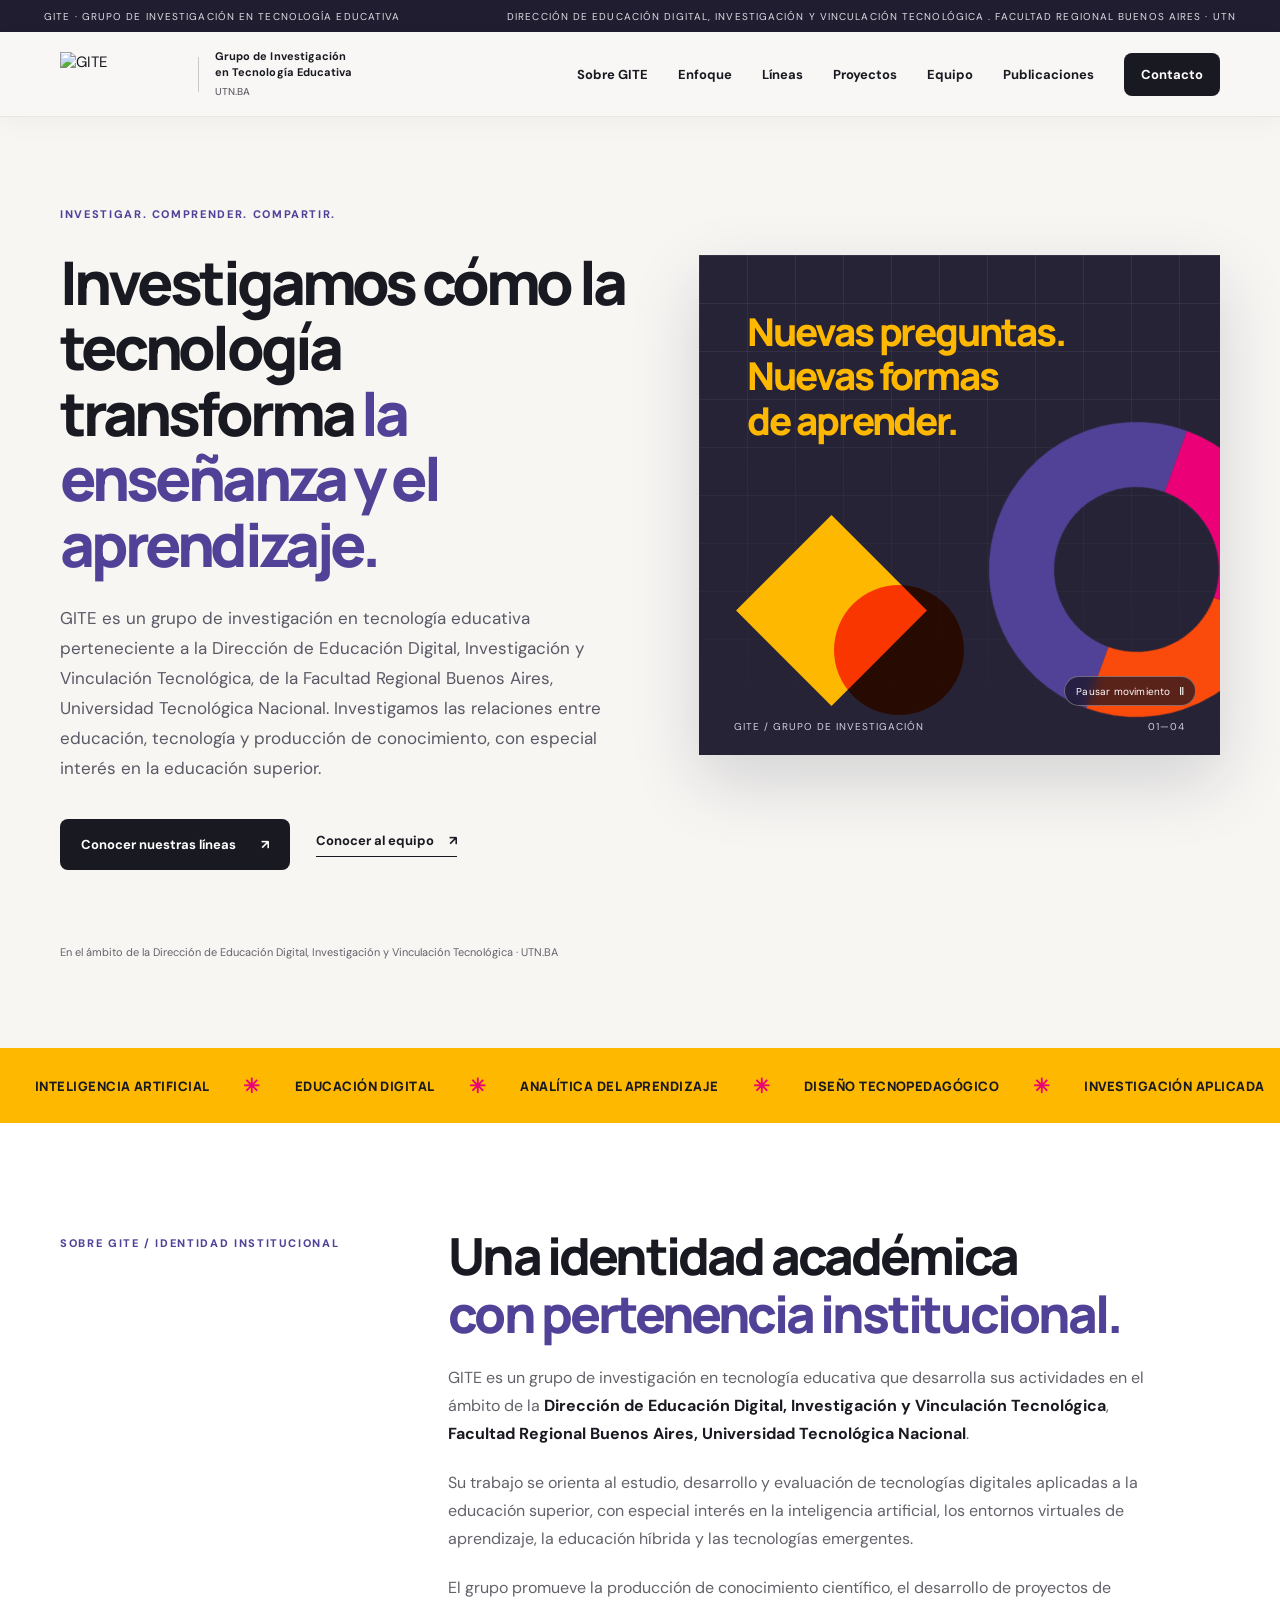
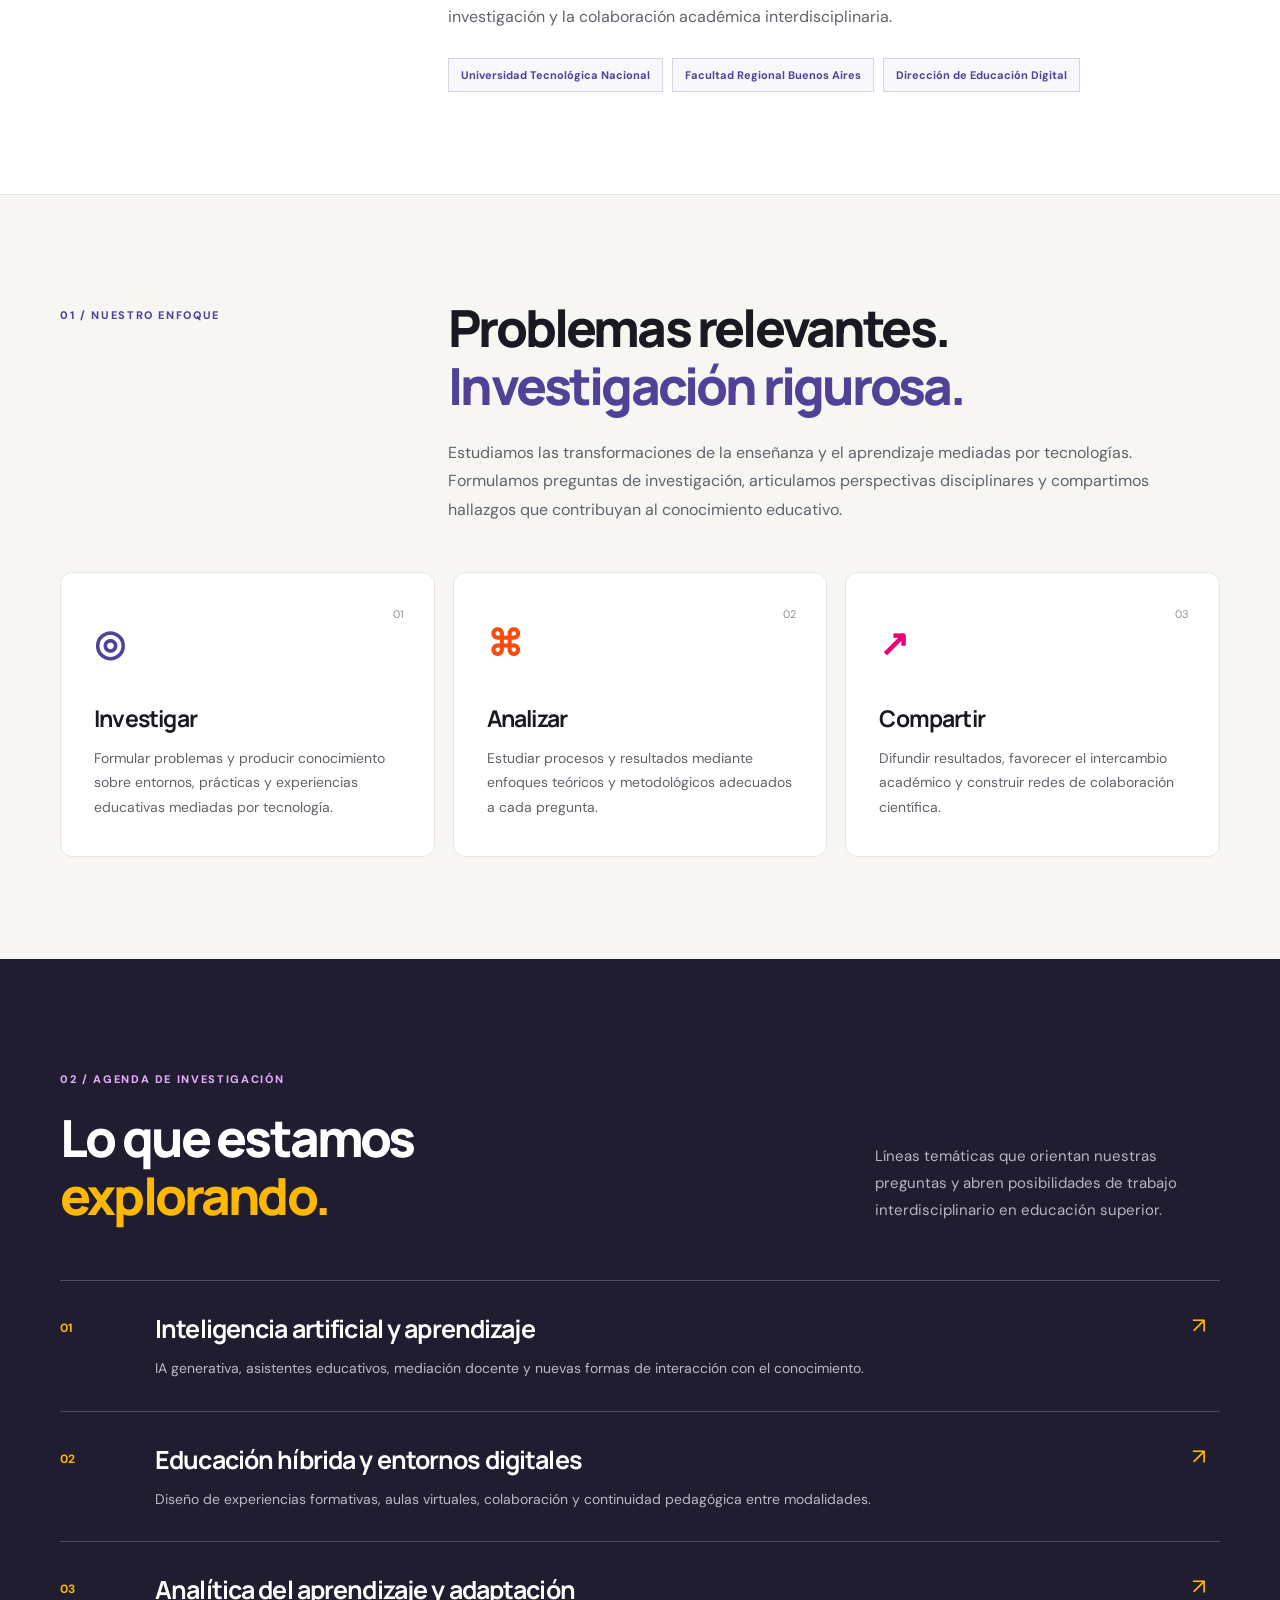
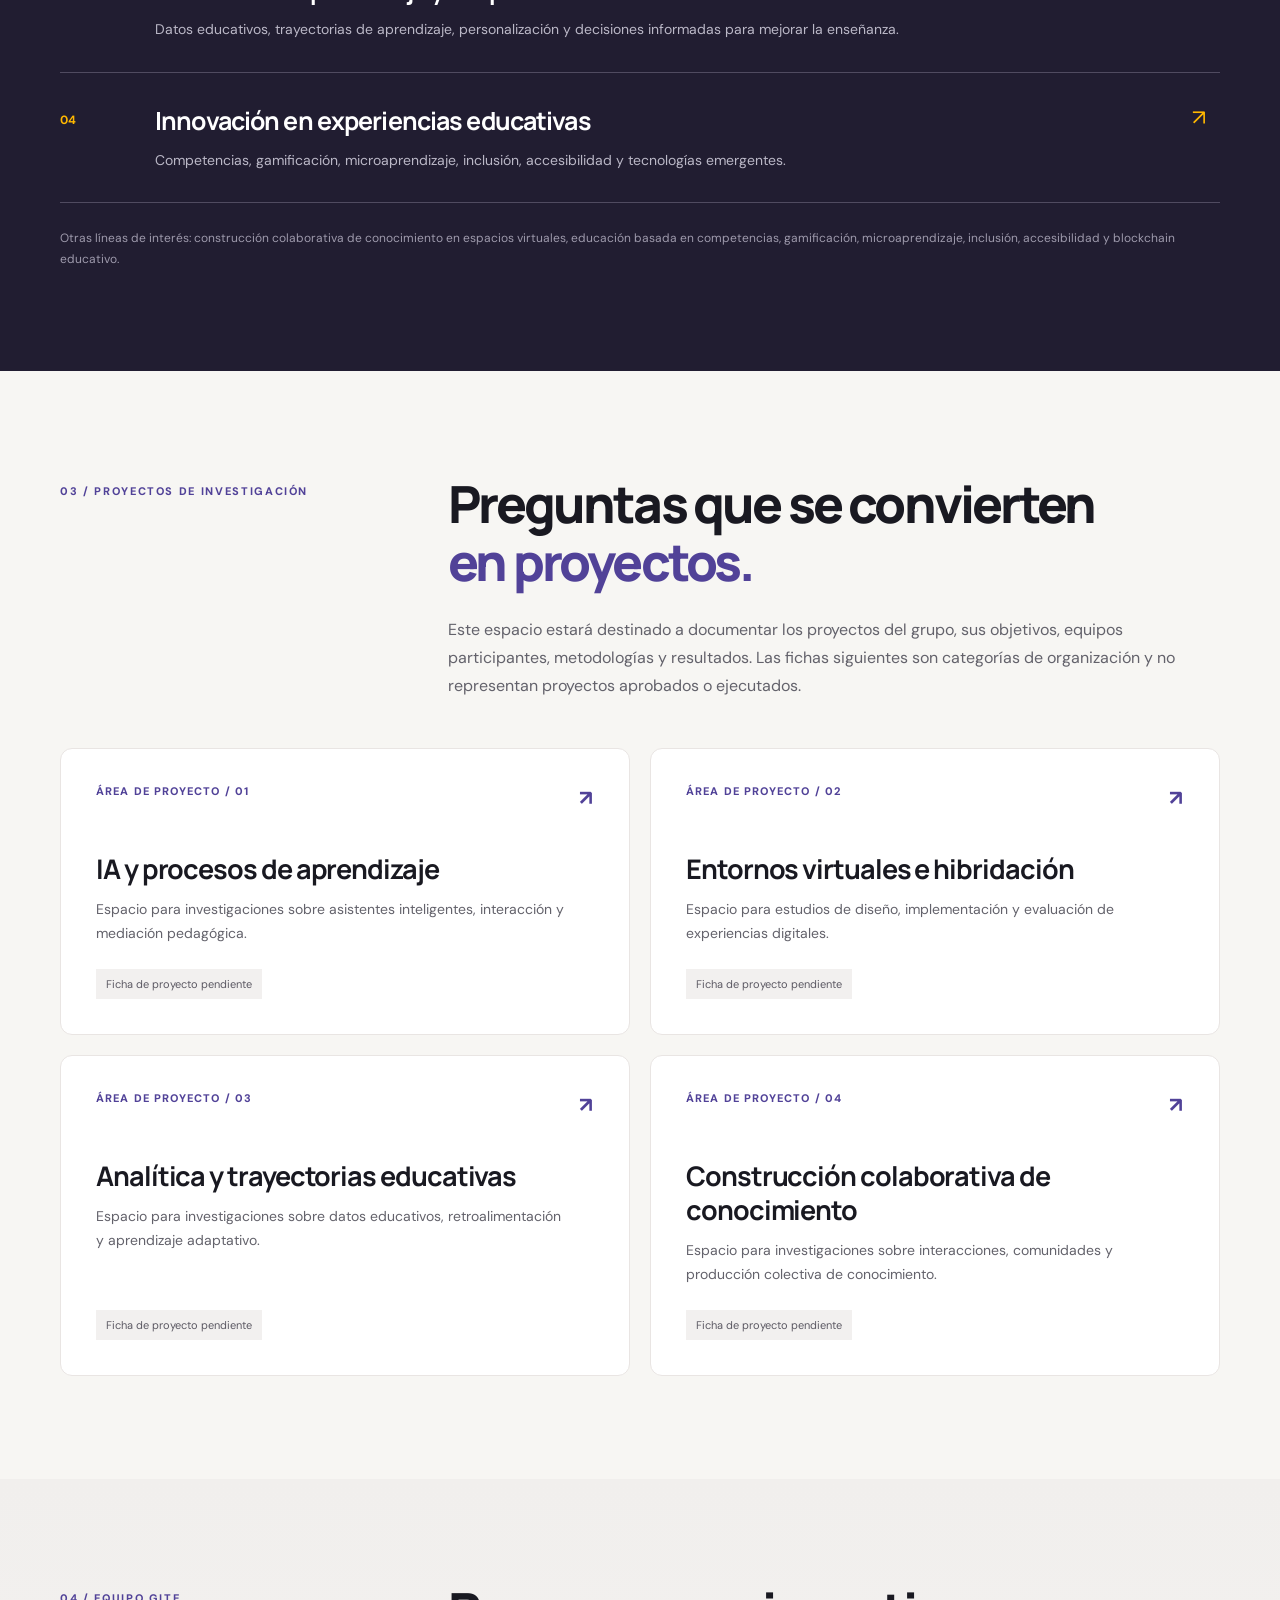
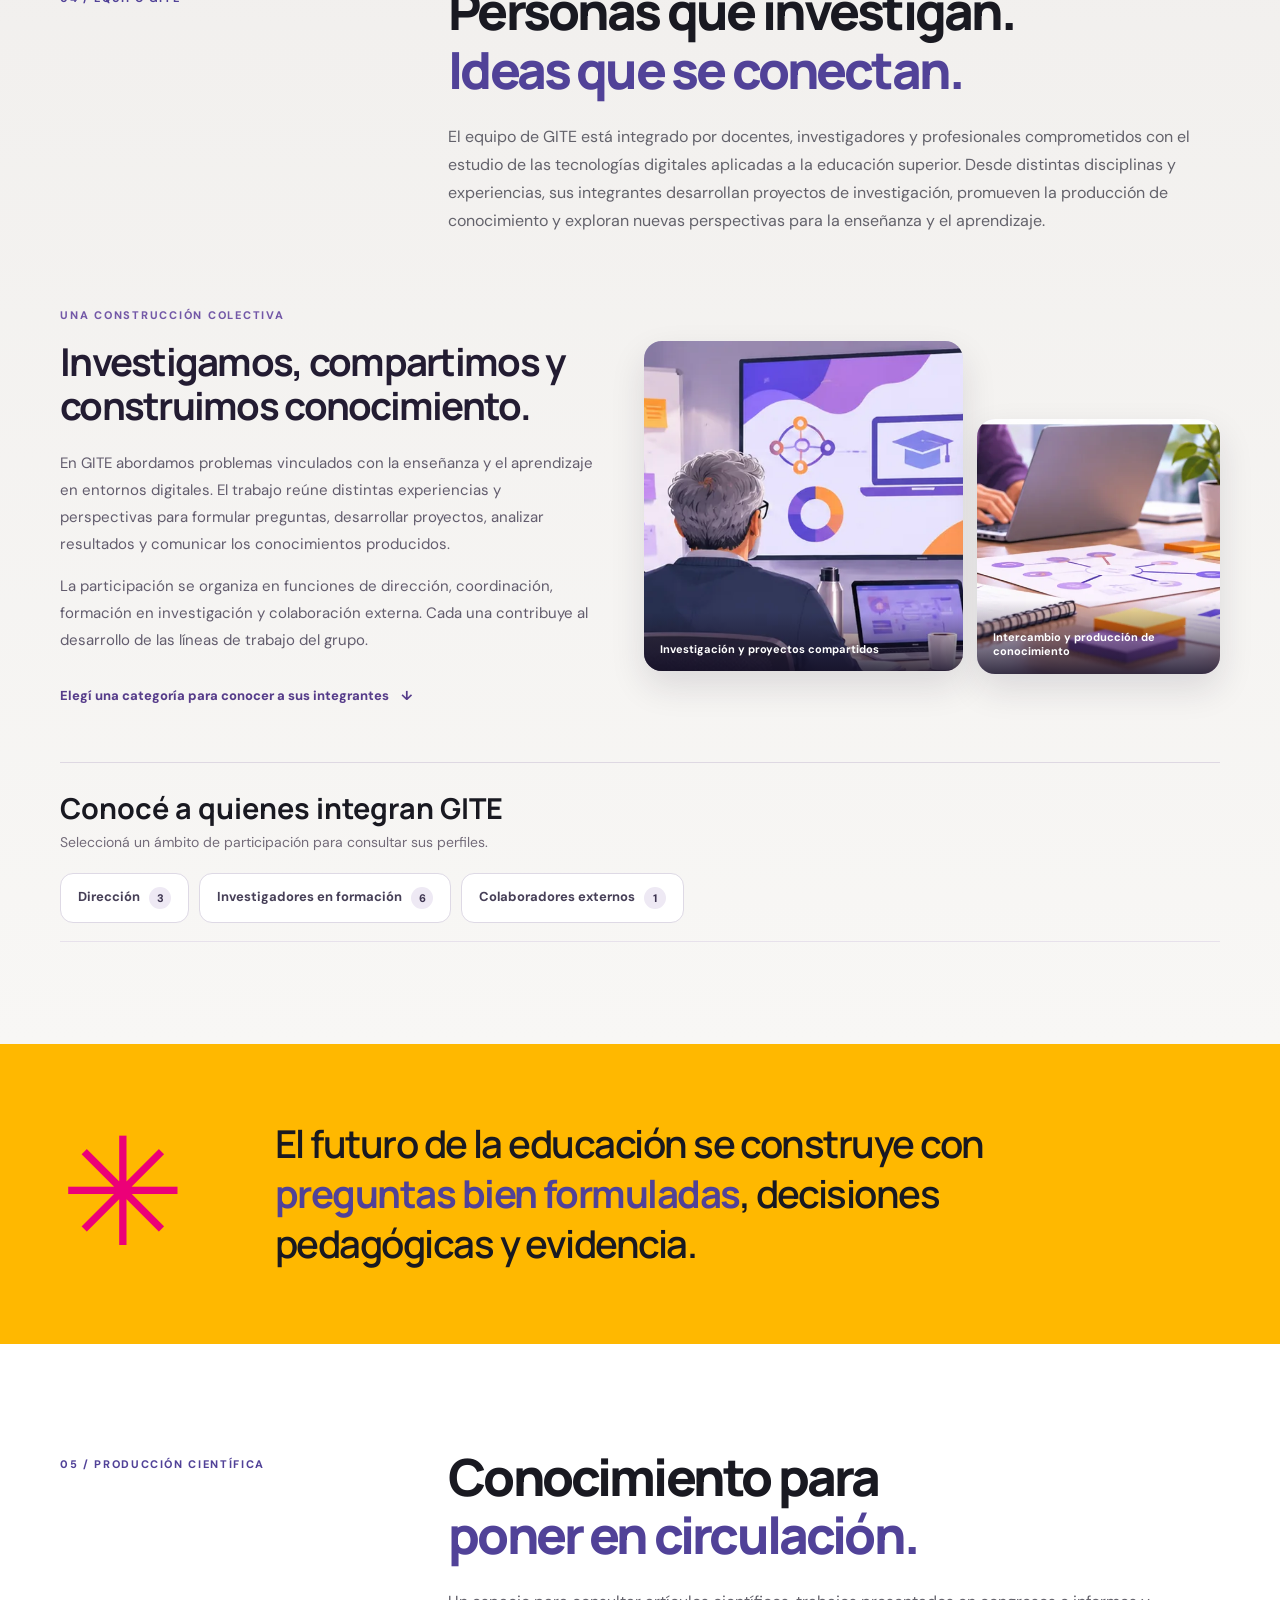
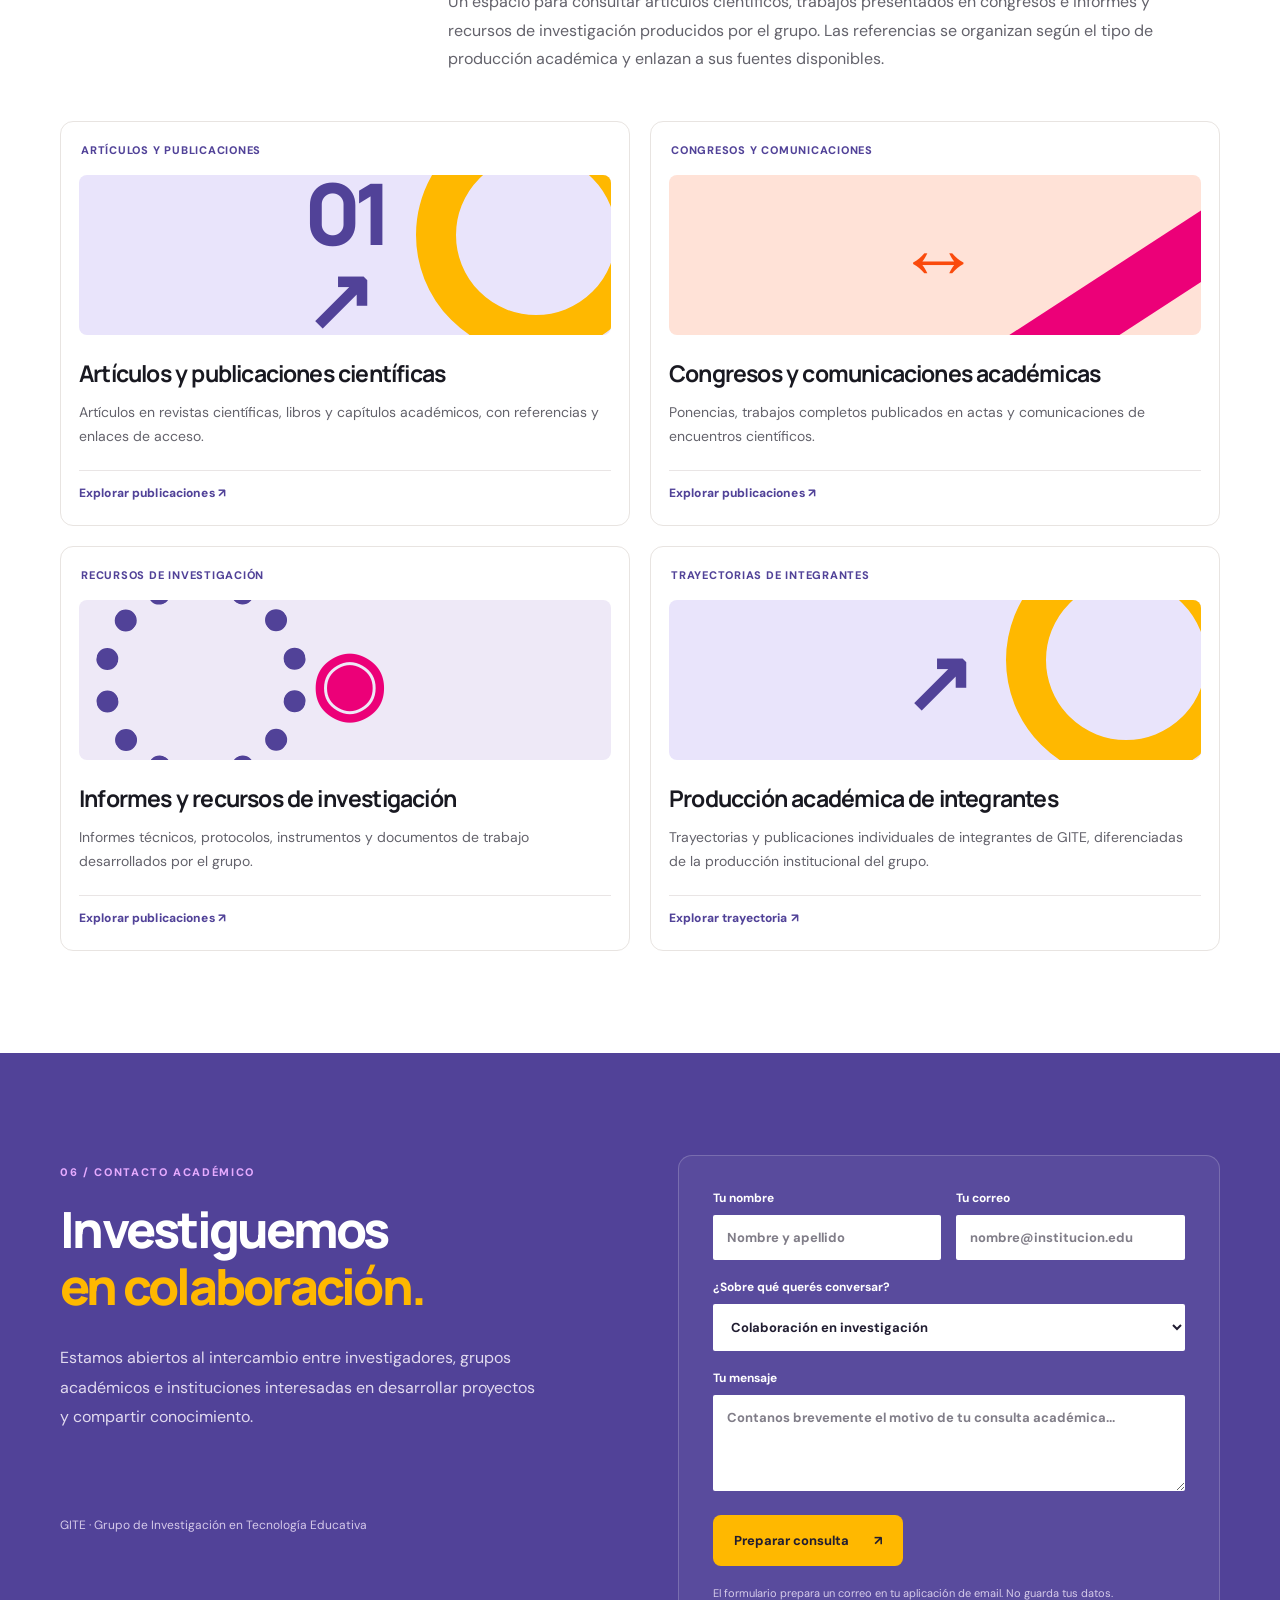
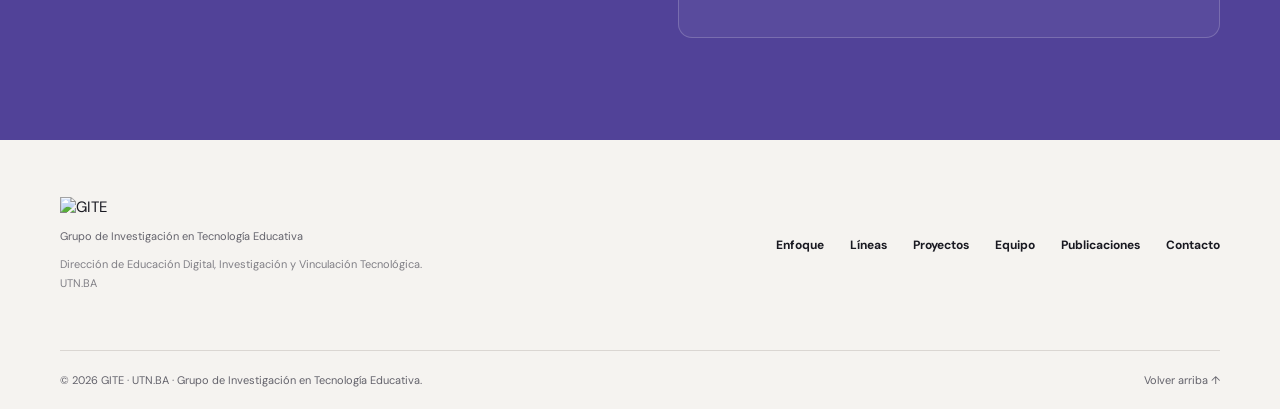
==== commit f9cad245: "Add files via upload" ====
--- a/index.html
+++ b/index.html
@@ -82,7 +82,7 @@
 </div>
 </section>
 <section class="manifesto"><div class="container manifesto-layout"><div aria-hidden="true" class="manifesto-symbol">✳</div><p>El futuro de la educación se construye con <strong>preguntas bien formuladas</strong>, decisiones pedagógicas y evidencia.</p></div></section>
-<section class="section-pad perspectives" id="publicaciones"><div class="container"><div class="section-intro reveal"><div class="section-label">05 / PRODUCCIÓN CIENTÍFICA</div><div><h2>Conocimiento para<br/><span>poner en circulación.</span></h2><p>Un espacio para consultar artículos científicos, trabajos presentados en congresos e informes y recursos de investigación producidos por el grupo. Las referencias se organizan según el tipo de producción académica y enlazan a sus fuentes disponibles.</p></div></div><div class="insight-grid"><article class="insight-card reveal"><span class="insight-category">ARTÍCULOS Y PUBLICACIONES</span><div aria-hidden="true" class="insight-art art-1"><span>01<br/>↗</span></div><a aria-label="Explorar Artículos y publicaciones científicas" class="publication-card-link" href="articulos-cientificos.html"><h3>Artículos y publicaciones científicas</h3></a><p>Artículos en revistas científicas, libros y capítulos académicos, con referencias y enlaces de acceso.</p><a class="publication-card-cta" href="articulos-cientificos.html">Explorar publicaciones ↗</a></article><article class="insight-card reveal"><span class="insight-category">CONGRESOS Y COMUNICACIONES</span><div aria-hidden="true" class="insight-art art-2"><span>↔</span></div><a aria-label="Explorar Congresos y comunicaciones académicas" class="publication-card-link" href="ponencias-comunicaciones.html"><h3>Congresos y comunicaciones académicas</h3></a><p>Ponencias, trabajos completos publicados en actas y comunicaciones de encuentros científicos.</p><a class="publication-card-cta" href="ponencias-comunicaciones.html">Explorar publicaciones ↗</a></article><article class="insight-card reveal"><span class="insight-category">RECURSOS DE INVESTIGACIÓN</span><div aria-hidden="true" class="insight-art art-3"><span>◉</span></div><a aria-label="Explorar Informes y recursos de investigación" class="publication-card-link" href="informes-documentos.html"><h3>Informes y recursos de investigación</h3></a><p>Informes técnicos, protocolos, instrumentos y documentos de trabajo desarrollados por el grupo.</p><a class="publication-card-cta" href="informes-documentos.html">Explorar publicaciones ↗</a></article></div></div></section>
+<section class="section-pad perspectives" id="publicaciones"><div class="container"><div class="section-intro reveal"><div class="section-label">05 / PRODUCCIÓN CIENTÍFICA</div><div><h2>Conocimiento para<br/><span>poner en circulación.</span></h2><p>Un espacio para consultar artículos científicos, trabajos presentados en congresos e informes y recursos de investigación producidos por el grupo. Las referencias se organizan según el tipo de producción académica y enlazan a sus fuentes disponibles.</p></div></div><div class="insight-grid"><article class="insight-card reveal"><span class="insight-category">ARTÍCULOS Y PUBLICACIONES</span><div aria-hidden="true" class="insight-art art-1"><span>01<br/>↗</span></div><a aria-label="Explorar Artículos y publicaciones científicas" class="publication-card-link" href="articulos-cientificos.html"><h3>Artículos y publicaciones científicas</h3></a><p>Artículos en revistas científicas, libros y capítulos académicos, con referencias y enlaces de acceso.</p><a class="publication-card-cta" href="articulos-cientificos.html">Explorar publicaciones ↗</a></article><article class="insight-card reveal"><span class="insight-category">CONGRESOS Y COMUNICACIONES</span><div aria-hidden="true" class="insight-art art-2"><span>↔</span></div><a aria-label="Explorar Congresos y comunicaciones académicas" class="publication-card-link" href="ponencias-comunicaciones.html"><h3>Congresos y comunicaciones académicas</h3></a><p>Ponencias, trabajos completos publicados en actas y comunicaciones de encuentros científicos.</p><a class="publication-card-cta" href="ponencias-comunicaciones.html">Explorar publicaciones ↗</a></article><article class="insight-card reveal"><span class="insight-category">RECURSOS DE INVESTIGACIÓN</span><div aria-hidden="true" class="insight-art art-3"><span>◉</span></div><a aria-label="Explorar Informes y recursos de investigación" class="publication-card-link" href="informes-documentos.html"><h3>Informes y recursos de investigación</h3></a><p>Informes técnicos, protocolos, instrumentos y documentos de trabajo desarrollados por el grupo.</p><a class="publication-card-cta" href="informes-documentos.html">Explorar publicaciones ↗</a></article><article class="insight-card reveal"><span class="insight-category">TRAYECTORIAS DE INTEGRANTES</span><div aria-hidden="true" class="insight-art art-1"><span>↗</span></div><a aria-label="Consultar producción académica de integrantes" class="publication-card-link" href="produccion-integrantes.html"><h3>Producción académica de integrantes</h3></a><p>Trayectorias y publicaciones individuales de integrantes de GITE, diferenciadas de la producción institucional del grupo.</p><a class="publication-card-cta" href="produccion-integrantes.html">Explorar trayectoria ↗</a></article></div></div></section>
 <section class="contact section-pad" id="contacto"><div class="container contact-layout"><div class="reveal"><div class="section-label light">06 / CONTACTO ACADÉMICO</div><h2>Investiguemos<br/><em>en colaboración.</em></h2><p>Estamos abiertos al intercambio entre investigadores, grupos académicos e instituciones interesadas en desarrollar proyectos y compartir conocimiento.</p><div class="contact-mini">GITE · Grupo de Investigación en Tecnología Educativa</div></div><form class="contact-form reveal" id="contact-form"><div class="form-row"><label>Tu nombre<input autocomplete="name" name="nombre" placeholder="Nombre y apellido" required="" type="text"/></label><label>Tu correo<input autocomplete="email" name="email" placeholder="nombre@institucion.edu" required="" type="email"/></label></div><label>¿Sobre qué querés conversar?<select name="tema"><option>Colaboración en investigación</option><option>Proyecto interinstitucional</option><option>Publicaciones y congresos</option><option>Participación académica</option><option>Otra consulta</option></select></label><label>Tu mensaje<textarea name="mensaje" placeholder="Contanos brevemente el motivo de tu consulta académica..." required="" rows="4"></textarea></label><button class="btn btn-light" type="submit">Preparar consulta <span aria-hidden="true">↗</span></button><p aria-live="polite" class="form-hint" id="form-status" role="status">El formulario prepara un correo en tu aplicación de email. No guarda tus datos.</p></form></div></section>
 </main>
 <footer class="footer"><div class="container footer-main"><div class="footer-brand"><img alt="GITE" height="50" src="assets/gite-logo.png" width="136"/><p>Grupo de Investigación en Tecnología Educativa</p><p class="footer-institution">Dirección de Educación Digital, Investigación y Vinculación Tecnológica.<br/>UTN.BA</p></div><div class="footer-links"><a href="#enfoque">Enfoque</a><a href="#investigacion">Líneas</a><a href="#proyectos">Proyectos</a><a href="#equipo">Equipo</a><a href="#publicaciones">Publicaciones</a><a href="#contacto">Contacto</a></div></div><div class="container footer-bottom"><span>© <span id="year"></span> GITE · UTN.BA · Grupo de Investigación en Tecnología Educativa.</span><a href="#inicio">Volver arriba ↑</a></div></footer>
--- a/styles.css
+++ b/styles.css
@@ -150,3 +150,7 @@
     margin-top: 48px;
   }
 }
+
+/* Cuarta tarjeta de producción personal */
+#publicaciones .insight-grid{grid-template-columns:repeat(2,minmax(0,1fr))}
+@media(max-width:760px){#publicaciones .insight-grid{grid-template-columns:1fr}}
